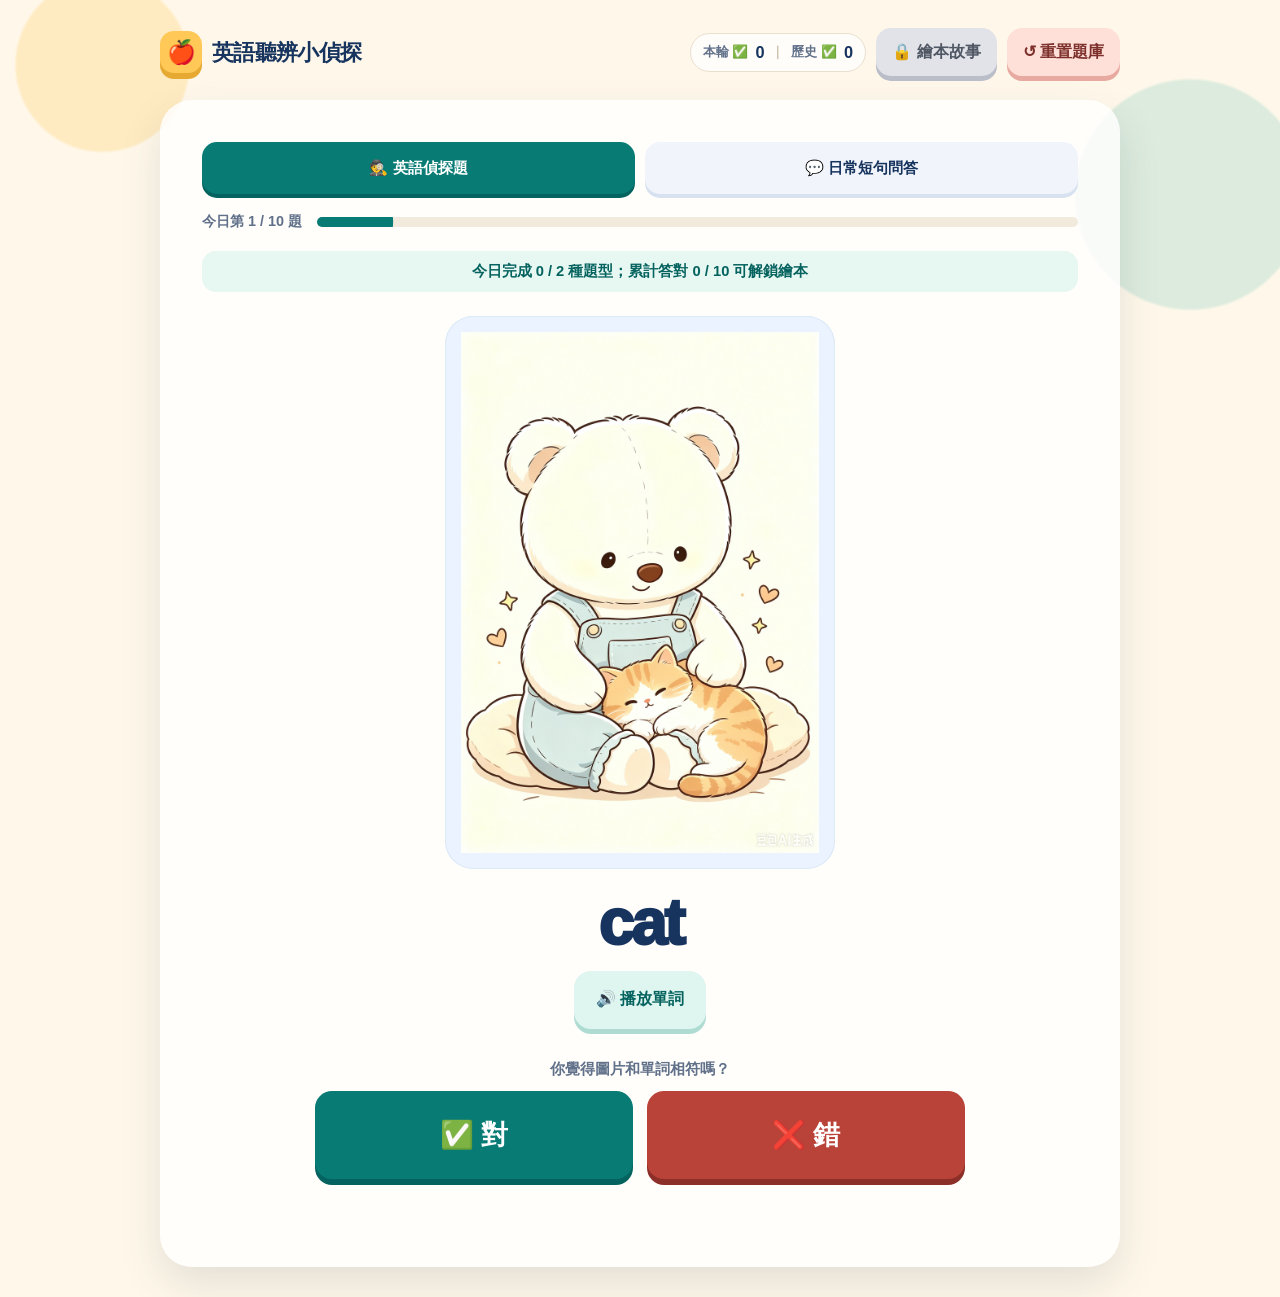
==== index.html @ aa970add "add new function" ====
<!doctype html>
<html lang="zh-Hant">
<head>
  <meta charset="utf-8">
  <meta name="viewport" content="width=device-width, initial-scale=1">
  <meta name="theme-color" content="#fff7e8">
  <title>英語聽辨小偵探</title>
  <style>
    :root {
      --ink: #17345f;
      --muted: #61718a;
      --cream: #fff8ea;
      --paper: #fffefa;
      --line: #e9dfce;
      --coral: #b94339;
      --coral-dark: #8d2f29;
      --teal: #087b75;
      --teal-dark: #05635f;
      --yellow: #ffc857;
      --blue-wash: #eaf3ff;
      --purple: #7657b7;
      --shadow: 0 18px 42px rgba(44, 60, 85, .13);
    }

    * { box-sizing: border-box; }
    html { min-width: 320px; }
    body {
      margin: 0;
      color: var(--ink);
      background:
        radial-gradient(circle at 8% 5%, rgba(255, 200, 87, .28) 0 5%, transparent 5.2%),
        radial-gradient(circle at 93% 15%, rgba(39, 169, 155, .16) 0 7%, transparent 7.2%),
        var(--cream);
      font-family: -apple-system, BlinkMacSystemFont, "Segoe UI", "Noto Sans TC", sans-serif;
      -webkit-font-smoothing: antialiased;
    }

    button {
      border: 0;
      font: inherit;
      cursor: pointer;
      -webkit-tap-highlight-color: transparent;
    }

    button:focus-visible {
      outline: 4px solid rgba(23, 52, 95, .3);
      outline-offset: 3px;
    }

    button:disabled { cursor: not-allowed; }
    [hidden] { display: none !important; }

    .app-shell {
      width: min(100% - 28px, 960px);
      margin: 0 auto;
      padding: 18px 0 30px;
    }

    .topbar {
      display: flex;
      align-items: center;
      justify-content: space-between;
      gap: 14px;
      margin-bottom: 18px;
    }

    .brand {
      display: flex;
      align-items: center;
      gap: 10px;
      min-width: 0;
      font-size: clamp(1.05rem, 3vw, 1.35rem);
      font-weight: 900;
      letter-spacing: -.03em;
    }

    .brand-mark {
      display: grid;
      flex: 0 0 auto;
      place-items: center;
      width: 42px;
      height: 42px;
      border-radius: 14px;
      background: var(--yellow);
      box-shadow: 0 6px 0 #e6aa32;
      font-size: 1.45rem;
    }

    .top-actions {
      display: flex;
      align-items: center;
      justify-content: flex-end;
      gap: 10px;
    }

    .score-strip {
      display: flex;
      align-items: center;
      gap: 7px;
      padding: 9px 12px;
      border: 1px solid var(--line);
      border-radius: 999px;
      background: rgba(255, 255, 255, .78);
      color: var(--muted);
      font-size: .8rem;
      font-weight: 800;
      white-space: nowrap;
    }

    .score-strip strong { color: var(--ink); font-size: 1.02rem; }
    .score-divider { color: #cbbda8; }

    .storybook-button,
    .back-button,
    .reset-button {
      min-height: 48px;
      padding: 0 16px;
      border-radius: 15px;
      color: #fff;
      background: var(--purple);
      box-shadow: 0 5px 0 #57408e;
      font-weight: 900;
      transition: transform .16s ease, box-shadow .16s ease, background .16s ease;
    }

    .storybook-button:hover,
    .back-button:hover,
    .reset-button:hover,
    .speak-button:hover,
    .restart-button:hover,
    .answer-button:hover,
    .story-nav-button:hover { transform: translateY(-2px); }

    .storybook-button:active,
    .back-button:active,
    .reset-button:active,
    .speak-button:active,
    .restart-button:active,
    .answer-button:active,
    .story-nav-button:active { transform: translateY(2px); box-shadow: none; }

    .storybook-button.is-locked {
      color: #505764;
      background: #e1e3e8;
      box-shadow: 0 5px 0 #b9bec9;
    }

    .reset-button {
      color: #7d302b;
      background: #ffe0d9;
      box-shadow: 0 5px 0 #e8aaa0;
    }

    .screen {
      min-height: 640px;
      padding: clamp(18px, 4vw, 42px);
      border-radius: 32px;
      background: rgba(255, 255, 255, .82);
      box-shadow: var(--shadow);
    }

    .loading,
    .error-state,
    .summary {
      min-height: 550px;
      display: grid;
      place-items: center;
      align-content: center;
      text-align: center;
    }

    .loading p,
    .error-state p,
    .summary > div > p { color: var(--muted); }

    .spinner {
      width: 48px;
      height: 48px;
      margin-bottom: 18px;
      border: 6px solid #dceeea;
      border-top-color: var(--teal);
      border-radius: 50%;
      animation: spin .9s linear infinite;
    }

    @keyframes spin { to { transform: rotate(360deg); } }

    .practice-header {
      display: flex;
      align-items: center;
      justify-content: space-between;
      gap: 15px;
      margin-bottom: 20px;
      color: var(--muted);
      font-size: .9rem;
      font-weight: 800;
    }

    .progress-track {
      flex: 1;
      height: 10px;
      overflow: hidden;
      border-radius: 999px;
      background: #f2eadc;
    }

    .progress-value {
      height: 100%;
      border-radius: inherit;
      background: var(--teal);
      transition: transform .4s ease;
      transform-origin: left center;
    }

    .unlock-note {
      margin: 0 0 24px;
      padding: 11px 15px;
      border-radius: 14px;
      color: var(--teal-dark);
      background: #e7f7f2;
      font-size: .92rem;
      font-weight: 850;
      text-align: center;
    }

    .quiz-card,
    .storybook-card {
      display: flex;
      flex-direction: column;
      align-items: center;
      text-align: center;
    }

    .image-frame {
      width: min(90vw, 340px);
      aspect-ratio: 1;
      display: grid;
      place-items: center;
      padding: 16px;
      border-radius: 28px;
      background: var(--blue-wash);
      box-shadow: inset 0 0 0 1px #dce9f7;
    }

    .image-frame img,
    .storybook-image {
      display: block;
      width: 100%;
      height: 100%;
      object-fit: contain;
    }

    .image-fallback {
      display: none;
      place-items: center;
      width: 100%;
      height: 100%;
      border-radius: 20px;
      color: var(--ink);
      font-size: 5.5rem;
      background: #fff;
    }

    .word {
      margin: 24px 0 17px;
      color: var(--ink);
      font-size: clamp(2.45rem, 10vw, 4rem);
      font-weight: 950;
      letter-spacing: -.045em;
      line-height: .95;
    }

    .speak-button,
    .answer-button,
    .restart-button,
    .story-nav-button {
      min-height: 58px;
      border-radius: 17px;
      font-weight: 900;
      transition: transform .16s ease, box-shadow .16s ease, background .16s ease;
    }

    .speak-button {
      padding: 0 22px;
      color: var(--teal-dark);
      background: #dff5ef;
      box-shadow: 0 5px 0 #afdcd2;
    }

    .answer-area {
      width: min(100%, 650px);
      margin-top: 31px;
    }

    .answer-label {
      margin: 0 0 12px;
      color: var(--muted);
      font-size: .94rem;
      font-weight: 800;
    }

    .quiz-tabs {
      display: grid;
      grid-template-columns: repeat(2, minmax(0, 1fr));
      gap: 10px;
      margin-bottom: 18px;
    }

    .quiz-tab {
      min-height: 52px;
      padding: 0 12px;
      border-radius: 15px;
      color: var(--ink);
      background: #f1f5fb;
      box-shadow: 0 4px 0 #d7e1ef;
      font-size: .95rem;
      font-weight: 900;
    }

    .quiz-tab.active {
      color: #fff;
      background: var(--teal);
      box-shadow: 0 4px 0 var(--teal-dark);
    }

    .question-prompt {
      margin: 24px 0 8px;
      color: var(--ink);
      font-size: clamp(1.55rem, 6vw, 2.45rem);
      font-weight: 950;
      letter-spacing: -.04em;
    }

    .question-translation {
      margin: 0 0 18px;
      color: var(--muted);
      font-weight: 800;
    }

    .sentence-choices {
      display: grid;
      gap: 12px;
      width: min(100%, 650px);
      margin: 0 auto;
    }

    .sentence-choice {
      display: flex;
      align-items: center;
      justify-content: space-between;
      gap: 12px;
      min-height: 68px;
      padding: 12px 16px;
      border: 3px solid transparent;
      border-radius: 17px;
      color: var(--ink);
      text-align: left;
      background: #fff;
      box-shadow: 0 4px 0 #d7d0c4;
      font-size: clamp(1.05rem, 4vw, 1.35rem);
      font-weight: 850;
    }

    .sentence-choice.selected {
      border-color: var(--teal);
      background: #e7f7f2;
      box-shadow: 0 4px 0 #afdcd2;
    }

    .sentence-choice:disabled { opacity: .58; }

    .submit-answer {
      width: min(100%, 650px);
      min-height: 58px;
      margin-top: 16px;
      border-radius: 17px;
      color: #fff;
      background: var(--coral);
      box-shadow: 0 5px 0 var(--coral-dark);
      font-weight: 900;
    }

    .submit-answer:disabled { background: #c9cdd3; box-shadow: 0 5px 0 #aeb3bc; }

    .feedback-visual {
      width: 110px;
      height: 110px;
      margin: 14px auto -5px;
      object-fit: contain;
      border-radius: 20px;
    }

    .answer-buttons {
      display: grid;
      grid-template-columns: repeat(2, minmax(0, 1fr));
      gap: 14px;
    }

    .answer-button {
      min-height: 88px;
      font-size: clamp(1.35rem, 5vw, 1.7rem);
    }

    .answer-button.correct {
      color: #fff;
      background: var(--teal);
      box-shadow: 0 6px 0 var(--teal-dark);
    }

    .answer-button.wrong {
      color: #fff;
      background: var(--coral);
      box-shadow: 0 6px 0 var(--coral-dark);
    }

    .feedback {
      min-height: 28px;
      margin: 18px 0 0;
      font-size: 1rem;
      font-weight: 900;
    }

    .feedback.success { color: var(--teal-dark); }
    .feedback.retry { color: var(--coral-dark); }

    .summary-icon { margin-bottom: 12px; font-size: 4.2rem; }
    .summary h1,
    .storybook-title {
      margin: 0 0 10px;
      font-size: clamp(2rem, 7vw, 3.3rem);
      letter-spacing: -.045em;
    }

    .summary-stats {
      display: grid;
      grid-template-columns: repeat(3, minmax(0, 1fr));
      width: min(100%, 620px);
      gap: 10px;
      margin: 30px 0;
    }

    .stat {
      padding: 18px 10px;
      border-radius: 18px;
      background: var(--blue-wash);
    }

    .stat strong { display: block; font-size: clamp(1.6rem, 6vw, 2.5rem); }
    .stat span { color: var(--muted); font-size: .82rem; font-weight: 800; }

    .restart-button {
      padding: 0 26px;
      color: #fff;
      background: var(--ink);
      box-shadow: 0 5px 0 #0d2141;
    }

    .storybook-topbar {
      display: flex;
      align-items: center;
      justify-content: space-between;
      gap: 12px;
      width: 100%;
      margin-bottom: 20px;
    }

    .storybook-title {
      margin: 8px 0 3px;
      font-size: clamp(2rem, 8vw, 3.1rem);
    }

    .storybook-subtitle {
      margin: 0 0 22px;
      color: var(--muted);
      font-weight: 750;
    }

    .storybook-image-frame {
      width: min(92vw, 650px);
      min-height: 220px;
      max-height: 72vh;
      display: flex;
      place-items: center;
      align-items: center;
      justify-content: center;
      padding: 14px;
      border-radius: 25px;
      background: #fff4d9;
      box-shadow: inset 0 0 0 1px #f0dfb9;
    }

    .storybook-image {
      width: auto;
      height: auto;
      max-width: 100%;
      max-height: calc(72vh - 28px);
      object-fit: contain;
      border-radius: 17px;
    }

    .storybook-image-fallback {
      display: grid;
      place-items: center;
      width: 100%;
      min-height: 190px;
      border-radius: 17px;
      color: var(--muted);
      background: #fffaf0;
      font-size: clamp(1rem, 4vw, 1.35rem);
      font-weight: 800;
    }

    .storybook-page-label {
      margin: 17px 0 13px;
      color: var(--purple);
      font-weight: 950;
    }

    .story-speak-button {
      color: #fff;
      background: var(--purple);
      box-shadow: 0 5px 0 #57408e;
    }

    .story-nav {
      display: grid;
      grid-template-columns: 1fr 1fr;
      gap: 12px;
      width: min(100%, 650px);
      margin-top: 22px;
    }

    .story-nav-button {
      color: var(--ink);
      background: #fff;
      box-shadow: 0 5px 0 #d7d0c4;
    }

    .story-nav-button:disabled {
      color: #a6a9af;
      background: #ececec;
      box-shadow: 0 5px 0 #d6d6d6;
    }

    .stars {
      position: fixed;
      inset: 0;
      z-index: 10;
      pointer-events: none;
      overflow: hidden;
    }

    .star {
      position: absolute;
      top: 46%;
      left: 50%;
      color: var(--yellow);
      font-size: clamp(1.6rem, 7vw, 3.4rem);
      filter: drop-shadow(0 3px 0 rgba(145, 98, 18, .2));
      animation: celebrate 1.6s cubic-bezier(.2, .75, .25, 1) forwards;
    }

    @keyframes celebrate {
      0% { opacity: 0; transform: translate(-50%, -50%) scale(.5) rotate(0); }
      15% { opacity: 1; }
      100% { opacity: 0; transform: translate(calc(-50% + var(--x)), calc(-50% + var(--y))) scale(1.1) rotate(var(--r)); }
    }

    .result-popup {
      position: fixed;
      top: 50%;
      left: 50%;
      z-index: 20;
      width: min(calc(100% - 40px), 380px);
      padding: 26px 24px 24px;
      border: 4px solid #f4b1a8;
      border-radius: 26px;
      color: var(--ink);
      text-align: center;
      background: #fff9f5;
      box-shadow: 0 18px 48px rgba(44, 60, 85, .24);
      transform: translate(-50%, -50%) scale(.86);
      opacity: 0;
      pointer-events: none;
    }

    .result-popup.is-visible { animation: result-pop 2s cubic-bezier(.2, .85, .25, 1) forwards; }
    .result-popup-icon { display: block; margin-bottom: 6px; font-size: 3rem; }
    .result-popup strong { display: block; font-size: clamp(1.45rem, 6vw, 1.9rem); }
    .result-popup span:last-child { display: block; margin-top: 6px; color: var(--coral-dark); font-size: 1rem; font-weight: 900; }
    .result-popup.success { border-color: #b9df81; background: #f7ffed; }
    .result-popup.success span:last-child { color: var(--teal-dark); }

    @keyframes result-pop {
      0% { opacity: 0; transform: translate(-50%, -50%) scale(.86); }
      12% { opacity: 1; transform: translate(-50%, -50%) scale(1.04); }
      25%, 78% { opacity: 1; transform: translate(-50%, -50%) scale(1); }
      100% { opacity: 0; transform: translate(-50%, -56%) scale(.96); }
    }

    @media (min-width: 640px) {
      .app-shell { padding-top: 28px; }
      .topbar { margin-bottom: 24px; }
      .screen { min-height: 720px; }
      .image-frame { width: min(48vw, 390px); }
    }

    @media (max-width: 760px) {
      .topbar { align-items: flex-start; flex-wrap: wrap; }
      .top-actions { width: 100%; justify-content: space-between; }
      .storybook-button { flex: 1; }
    }

    @media (max-width: 420px) {
      .brand span { max-width: 145px; }
      .screen { padding: 16px 12px 24px; border-radius: 24px; }
      .answer-buttons,
      .story-nav { gap: 10px; }
      .answer-button { min-height: 78px; }
      .score-strip { padding-inline: 9px; }
    }

    @media (prefers-reduced-motion: reduce) {
      *, *::before, *::after { animation-duration: .01ms !important; transition-duration: .01ms !important; }
    }
  </style>
</head>
<body>
  <main class="app-shell">
    <header class="topbar">
      <div class="brand">
        <span class="brand-mark" aria-hidden="true">🍎</span>
        <span>英語聽辨小偵探</span>
      </div>
      <div class="top-actions">
        <div class="score-strip" aria-live="polite">
          <span>本輪 ✅</span><strong id="round-right-count">0</strong>
          <span class="score-divider">｜</span>
          <span>歷史 ✅</span><strong id="right-count">0</strong>
        </div>
        <button id="storybook-button" class="storybook-button is-locked" type="button">🔒 繪本故事</button>
        <button id="reset-button" class="reset-button" type="button">↺ 重置題庫</button>
      </div>
    </header>

    <section class="screen" aria-live="polite">
      <div id="loading-state" class="loading">
        <div class="spinner" aria-hidden="true"></div>
        <p>正在準備今天的單詞任務…</p>
      </div>

      <div id="error-state" class="error-state" hidden>
        <div>
          <div class="summary-icon" aria-hidden="true">🧩</div>
          <h1>題庫載入失敗</h1>
          <p>題庫載入失敗，請使用伺服器打開頁面。</p>
        </div>
      </div>

      <div id="quiz-state" hidden>
        <div class="quiz-tabs" role="tablist" aria-label="選擇練習題型">
          <button class="quiz-tab active" data-quiz-type="wordJudge" type="button">🕵️ 英語偵探題</button>
          <button class="quiz-tab" data-quiz-type="sentenceQA" type="button">💬 日常短句問答</button>
        </div>
        <div class="practice-header">
          <span id="progress-label">今日第 1 / 10 題</span>
          <div class="progress-track" aria-hidden="true"><div id="progress-value" class="progress-value"></div></div>
        </div>
        <p id="unlock-note" class="unlock-note">今天完成 10 題並做完錯題，就可以明天再解鎖新一組。</p>

        <article id="word-quiz-card" class="quiz-card">
          <div class="image-frame">
            <img id="quiz-image" src="asset/enjudge/apple.png" alt="練習圖片">
            <div id="image-fallback" class="image-fallback" aria-hidden="true"></div>
          </div>
          <h1 id="word" class="word"></h1>
          <button id="speak-button" class="speak-button" type="button">🔊 播放單詞</button>

          <div class="answer-area">
            <p class="answer-label">你覺得圖片和單詞相符嗎？</p>
            <div class="answer-buttons">
              <button class="answer-button correct" data-answer="true" type="button">✅ 對</button>
              <button class="answer-button wrong" data-answer="false" type="button">❌ 錯</button>
            </div>
            <p id="feedback" class="feedback" role="status"></p>
          </div>
        </article>

        <article id="sentence-quiz-card" class="quiz-card" hidden>
          <div class="image-frame">
            <img id="sentence-image" src="asset/enjudge/apple.png" alt="句子情境圖片">
            <div id="sentence-image-fallback" class="image-fallback" aria-hidden="true"></div>
          </div>
          <h1 id="sentence-question" class="question-prompt"></h1>
          <p id="sentence-translation" class="question-translation"></p>
          <button id="sentence-speak-button" class="speak-button" type="button">🔊 播放問題</button>
          <div id="sentence-choices" class="sentence-choices" aria-label="句子答案選項"></div>
          <button id="sentence-submit-button" class="submit-answer" type="button" disabled>選好答案後提交</button>
          <img id="sentence-feedback-visual" class="feedback-visual" src="asset/enjudge/success.png" alt="" hidden>
          <p id="sentence-feedback" class="feedback" role="status"></p>
        </article>
      </div>

      <div id="summary-state" class="summary" hidden>
        <div>
          <div class="summary-icon" aria-hidden="true">🌟</div>
          <h1 id="summary-title">今日任務完成！</h1>
          <p id="summary-message">你今天的聽辨小耳朵表現得很棒。</p>
          <div class="summary-stats">
            <div class="stat"><strong id="summary-total">10</strong><span>今日題目</span></div>
            <div class="stat"><strong id="summary-right">0</strong><span>本輪答對</span></div>
            <div class="stat"><strong id="summary-wrong">0</strong><span>待重做錯題</span></div>
          </div>
          <button id="restart-button" class="restart-button" type="button">🔄 再做一次</button>
        </div>
      </div>

      <div id="storybook-state" hidden>
        <article class="storybook-card">
          <div class="storybook-topbar">
            <button id="back-button" class="back-button" type="button">← 返回練習</button>
            <span id="storybook-progress" class="storybook-page-label">第 1 / 5 頁</span>
          </div>
          <h1 class="storybook-title">小小繪本時間</h1>
          <p class="storybook-subtitle">聽一聽粵語故事，慢慢翻頁看圖畫。</p>
          <div class="storybook-image-frame">
            <img id="storybook-image" class="storybook-image" src="asset/storybook/page1.png" alt="繪本插圖">
            <div id="storybook-image-fallback" class="storybook-image-fallback" hidden>繪本圖片準備中，請稍後放入 page1.png 至 page5.png。</div>
          </div>
          <p id="storybook-page-label" class="storybook-page-label">第 1 / 5 頁</p>
          <button id="storybook-speak-button" class="speak-button story-speak-button" type="button">🔊 播放粵語故事</button>
          <div class="story-nav">
            <button id="previous-page-button" class="story-nav-button" type="button">◀ 上一頁</button>
            <button id="next-page-button" class="story-nav-button" type="button">下一頁 ▶</button>
          </div>
        </article>
      </div>
    </section>
  </main>

  <div id="stars" class="stars" aria-hidden="true"></div>
  <div id="result-popup" class="result-popup retry" role="status" aria-live="assertive" aria-hidden="true">
    <span class="result-popup-icon" aria-hidden="true">💪</span>
    <strong>再試一試</strong>
    <span>可以再聽一次單詞！</span>
  </div>
  <div id="success-popup" class="result-popup success" role="status" aria-live="assertive" aria-hidden="true">
    <span class="result-popup-icon" aria-hidden="true">🎉</span>
    <strong id="success-popup-title">答對了！</strong>
    <span id="success-popup-message">小可愛話你叻仔！</span>
  </div>

  <script>
    (() => {
      "use strict";

      const DATA_URL = "quiz-data-enjudge.json";
      const RIGHT_COUNT_KEY = "enJudgeRightCount";
      const ROUND_RIGHT_KEY = "enJudgeThisRoundRight";
      const PROGRESS_KEY = "enJudgeDailyProgress";
      const WRONG_KEY = "enJudgeWrongQuestions";
      const DAILY_LIMIT = 10;
      const STORYBOOK_KEY = "storybookUnlocked";
      const RESET_PASSWORD = "1234";
      const storyBookPages = [
        { img: "asset/storybook/page1.png", text: "今天小可爱要去森林里发现有趣的事情。" },
        { img: "asset/storybook/page2.png", text: "它看见一只绿色的青蛙，轻轻地跳上荷叶。" },
        { img: "asset/storybook/page3.png", text: "小兔子来了，它们分享甜甜的草莓。" },
        { img: "asset/storybook/page4.png", text: "小可爱拿出铅笔，把看到的东西画下来。" },
        { img: "asset/storybook/page5.png", text: "把发现画进本子，小可爱快乐地回家了。" }
      ];

      const state = {
        questionPools: { wordJudge: [], sentenceQA: [] },
        questions: [],
        quizType: "wordJudge",
        index: 0,
        roundRight: 0,
        selectedChoice: null,
        dailyProgress: null,
        wrongQuestions: [],
        isReview: false,
        storyPage: 0,
        locked: false,
        nextTimer: null,
        activeView: "quiz"
      };

      const $ = (id) => document.getElementById(id);
      const loadingState = $("loading-state");
      const errorState = $("error-state");
      const quizState = $("quiz-state");
      const summaryState = $("summary-state");
      const storybookState = $("storybook-state");
      const image = $("quiz-image");
      const fallback = $("image-fallback");
      const word = $("word");
      const feedback = $("feedback");
      const sentenceImage = $("sentence-image");
      const sentenceFallback = $("sentence-image-fallback");
      const sentenceFeedback = $("sentence-feedback");
      let resultPopupTimer;
      let successPopupTimer;

      const getStoredNumber = (key) => {
        const value = Number.parseInt(localStorage.getItem(key) || "0", 10);
        return Number.isFinite(value) && value >= 0 ? value : 0;
      };

      const setStoredNumber = (key, value) => localStorage.setItem(key, String(value));
      const isStorybookUnlocked = () => localStorage.getItem(STORYBOOK_KEY) === "true";
      const todayKey = () => {
        const now = new Date();
        const month = String(now.getMonth() + 1).padStart(2, "0");
        const day = String(now.getDate()).padStart(2, "0");
        return `${now.getFullYear()}-${month}-${day}`;
      };
      const readJson = (key, fallbackValue) => {
        try {
          const value = JSON.parse(localStorage.getItem(key) || "null");
          return value === null ? fallbackValue : value;
        } catch (error) {
          console.warn(`無法讀取儲存資料：${key}`, error);
          return fallbackValue;
        }
      };
      const saveJson = (key, value) => localStorage.setItem(key, JSON.stringify(value));

      const getDailyProgress = () => {
        const stored = readJson(PROGRESS_KEY, null);
        if (!stored || stored.date !== todayKey()) {
          return { date: todayKey(), completedTypes: [], completedQuestionIds: [], completedDays: { wordJudge: 0, sentenceQA: 0 }, right: 0 };
        }
        stored.completedDays = stored.completedDays || { wordJudge: 0, sentenceQA: 0 };
        return stored;
      };

      const getWrongQuestions = () => readJson(WRONG_KEY, []);

      const shuffle = (items) => {
        const copy = [...items];
        for (let i = copy.length - 1; i > 0; i -= 1) {
          const j = Math.floor(Math.random() * (i + 1));
          [copy[i], copy[j]] = [copy[j], copy[i]];
        }
        return copy;
      };

      const showScreen = (screen) => {
        [loadingState, errorState, quizState, summaryState, storybookState].forEach((element) => {
          element.hidden = element !== screen;
        });
      };

      const updateHeaderStats = () => {
        const history = getStoredNumber(RIGHT_COUNT_KEY);
        state.roundRight = getStoredNumber(ROUND_RIGHT_KEY);
        state.dailyProgress = getDailyProgress();
        state.wrongQuestions = getWrongQuestions();
        $("round-right-count").textContent = String(state.roundRight);
        $("right-count").textContent = String(history);
        const unlocked = isStorybookUnlocked();
        const button = $("storybook-button");
        button.classList.toggle("is-locked", !unlocked);
        button.textContent = unlocked ? "📖 繪本故事" : "🔒 繪本故事";
        $("unlock-note").textContent = unlocked
          ? `📚 今日進度：${state.dailyProgress.completedTypes.length} / 2 種題型完成，待重做錯題：${state.wrongQuestions.length} 題`
          : `今日完成 ${state.dailyProgress.completedTypes.length} / 2 種題型；累計答對 ${Math.min(history, 10)} / 10 可解鎖繪本`;
      };

      const showFeedback = (message, type) => {
        feedback.textContent = message;
        feedback.className = `feedback ${type}`;
      };

      const speak = (text, lang, onUnsupported, voice = null) => {
        if (!("speechSynthesis" in window) || !("SpeechSynthesisUtterance" in window)) {
          onUnsupported();
          return false;
        }
        window.speechSynthesis.cancel();
        const utterance = new SpeechSynthesisUtterance(text);
        utterance.lang = lang;
        if (!voice && lang === "en-US") {
          const voices = window.speechSynthesis.getVoices();
          utterance.voice = voices.find((item) => /^en[-_]us$/i.test(item.lang) && /male|david|mark|daniel|guy/i.test(item.name))
            || voices.find((item) => /^en[-_]us$/i.test(item.lang))
            || null;
        }
        if (voice) utterance.voice = voice;
        utterance.rate = lang === "yue-HK" ? .92 : .82;
        utterance.pitch = lang === "yue-HK" ? 1.05 : 1.08;
        window.speechSynthesis.speak(utterance);
        return true;
      };

      const speakWord = () => {
        speak(state.questions[state.index].word, "en-US", () => {
          showFeedback("這個瀏覽器暫時不支援語音播放，請直接看字和圖片練習。", "retry");
        });
      };

      const speakStory = () => {
        const voices = "speechSynthesis" in window ? window.speechSynthesis.getVoices() : [];
        const cantoneseVoice = voices.find((voice) => /^yue[-_]hk$/i.test(voice.lang))
          || voices.find((voice) => /^zh[-_]hk$/i.test(voice.lang))
          || voices.find((voice) => /cantonese|廣東話|粵語|香港/i.test(`${voice.name} ${voice.lang}`));
        if (!cantoneseVoice) {
          window.alert("找不到香港粵語語音，請在瀏覽器或系統中安裝／啟用香港粵語語音後再試。");
          return;
        }
        if (window.speechSynthesis.speaking) {
          window.speechSynthesis.cancel();
          return;
        }
        speak(storyBookPages[state.storyPage].text, "yue-HK", () => {
          window.alert("找不到香港粵語語音，請在瀏覽器或系統中安裝／啟用香港粵語語音後再試。");
        }, cantoneseVoice);
      };

      const showRetryPopup = () => {
        window.clearTimeout(resultPopupTimer);
        const popup = $("result-popup");
        popup.classList.remove("is-visible");
        void popup.offsetWidth;
        popup.classList.add("is-visible");
        popup.setAttribute("aria-hidden", "false");
        resultPopupTimer = window.setTimeout(() => {
          popup.classList.remove("is-visible");
          popup.setAttribute("aria-hidden", "true");
        }, 1100);
      };

      const showSuccessPopup = (unlockedNow) => {
        window.clearTimeout(successPopupTimer);
        $("success-popup-title").textContent = unlockedNow ? "繪本解鎖成功！" : "答對了！";
        $("success-popup-message").textContent = unlockedNow
          ? "🎉 恭喜！你已經解鎖繪本故事，可以去閱讀啦！"
          : "小可愛話你叻仔！";
        const popup = $("success-popup");
        popup.classList.remove("is-visible");
        void popup.offsetWidth;
        popup.classList.add("is-visible");
        popup.setAttribute("aria-hidden", "false");
        successPopupTimer = window.setTimeout(() => {
          popup.classList.remove("is-visible");
          popup.setAttribute("aria-hidden", "true");
        }, 2000);
      };

      const celebrate = () => {
        ["★", "✦", "✧", "★", "✦"].forEach((symbol, index) => {
          const element = document.createElement("span");
          element.className = "star";
          element.textContent = symbol;
          element.style.setProperty("--x", `${(index - 2) * 72 + (Math.random() * 40 - 20)}px`);
          element.style.setProperty("--y", `${-120 - Math.random() * 110}px`);
          element.style.setProperty("--r", `${(Math.random() * 80) - 40}deg`);
          $("stars").appendChild(element);
          window.setTimeout(() => element.remove(), 1700);
        });
      };

      const renderQuestion = () => {
        const question = state.questions[state.index];
        const number = state.index + 1;
        $("progress-label").textContent = state.isReview
          ? `錯題重做 ${number} / ${state.questions.length} 題`
          : `今日第 ${number} / ${state.questions.length} 題`;
        $("progress-value").style.transform = `scaleX(${number / state.questions.length})`;
        $("word-quiz-card").hidden = state.quizType !== "wordJudge";
        $("sentence-quiz-card").hidden = state.quizType !== "sentenceQA";
        document.querySelectorAll(".quiz-tab").forEach((button) => {
          button.classList.toggle("active", button.dataset.quizType === state.quizType);
        });
        if (state.quizType === "wordJudge") {
          word.textContent = question.word;
          image.alt = `${question.word} 練習圖片`;
          fallback.textContent = question.fallback || "🖼️";
          fallback.style.display = "none";
          image.style.display = "block";
          image.src = question.imgPath;
          feedback.textContent = "";
          feedback.className = "feedback";
        } else {
          sentenceImage.alt = `${question.question} 情境圖片`;
          $("sentence-question").textContent = question.question;
          $("sentence-translation").textContent = question.questionZh;
          sentenceFallback.textContent = question.fallback || "🖼️";
          sentenceFallback.style.display = "none";
          sentenceImage.style.display = "block";
          sentenceImage.src = question.imgPath;
          state.selectedChoice = null;
          $("sentence-submit-button").disabled = true;
          sentenceFeedback.textContent = "";
          sentenceFeedback.className = "feedback";
          $("sentence-feedback-visual").hidden = true;
          const choices = $("sentence-choices");
          choices.replaceChildren();
          shuffle(question.choices).forEach((choice) => {
            const button = document.createElement("button");
            button.className = "sentence-choice";
            button.type = "button";
            button.innerHTML = `<span>${choice.text}</span><span aria-hidden="true">🔊</span>`;
            button.addEventListener("click", () => {
              state.selectedChoice = choice;
              document.querySelectorAll(".sentence-choice").forEach((item) => item.classList.remove("selected"));
              button.classList.add("selected");
              $("sentence-submit-button").disabled = false;
              speak(choice.text, "en-US", () => {});
            });
            choices.appendChild(button);
          });
        }
        state.locked = false;
        updateHeaderStats();
        showScreen(quizState);
      };

      const finishRound = (message = "你今天的聽辨小耳朵表現得很棒。") => {
        window.speechSynthesis?.cancel();
        $("summary-total").textContent = String(state.questions.length);
        $("summary-right").textContent = String(state.roundRight);
        $("summary-wrong").textContent = String(state.wrongQuestions.length);
        $("summary-title").textContent = state.isReview ? "錯題完成！" : "今日任務完成！";
        $("summary-message").textContent = message;
        $("restart-button").textContent = state.wrongQuestions.length > 0 ? "🔄 再做一次" : "✅ 看看其他題型";
        updateHeaderStats();
        showScreen(summaryState);
      };

      const addWrongQuestion = (question) => {
        const key = `${state.quizType}:${question.id || question.word}`;
        if (!state.wrongQuestions.some((item) => item.key === key)) {
          state.wrongQuestions.push({ key, type: state.quizType, question });
          saveJson(WRONG_KEY, state.wrongQuestions);
        }
      };

      const removeWrongQuestion = (question) => {
        const key = `${state.quizType}:${question.id || question.word}`;
        state.wrongQuestions = state.wrongQuestions.filter((item) => item.key !== key);
        saveJson(WRONG_KEY, state.wrongQuestions);
      };

      const completeDailyType = () => {
        if (state.isReview) return;
        if (!state.dailyProgress.completedTypes.includes(state.quizType)) {
          state.dailyProgress.completedTypes.push(state.quizType);
          state.dailyProgress.completedQuestionIds.push(...state.questions.map((question) => question.id || question.word));
        }
        state.dailyProgress.completedDays[state.quizType] = Math.min(3, (state.dailyProgress.completedDays[state.quizType] || 0) + 1);
        saveJson(PROGRESS_KEY, state.dailyProgress);
      };

      const answerQuestion = (answer, question = state.questions[state.index]) => {
        if (state.locked) return;
        if (answer !== question.isMatch) {
          showFeedback("再試一試！可以再聽一次單詞。", "retry");
          addWrongQuestion(question);
          showRetryPopup();
          speak("oh sad, please try again.", "en-US", () => {});
          return;
        }

        state.locked = true;
        state.roundRight += 1;
        const historyBefore = getStoredNumber(RIGHT_COUNT_KEY);
        const historyAfter = historyBefore + 1;
        setStoredNumber(RIGHT_COUNT_KEY, historyAfter);
        setStoredNumber(ROUND_RIGHT_KEY, state.roundRight);
        removeWrongQuestion(question);
        const unlockedNow = historyBefore < 10 && historyAfter >= 10;
        if (unlockedNow) localStorage.setItem(STORYBOOK_KEY, "true");
        updateHeaderStats();
        showFeedback(unlockedNow ? "太棒了！繪本已經解鎖！" : "答對了！你的小耳朵真厲害！", "success");
        celebrate();
        showSuccessPopup(unlockedNow);
        speak("bingo, good job.", "en-US", () => {});
        state.nextTimer = window.setTimeout(() => {
          state.index += 1;
          if (state.index >= state.questions.length) {
            if (state.isReview) finishRound("太棒了！錯題都完成了。");
            else {
              completeDailyType();
              finishRound("這組 10 題完成了！如果還有錯題，請再做一次。");
            }
          }
          else renderQuestion();
        }, 2000);
      };

      const answerSentence = () => {
        if (state.locked || !state.selectedChoice) return;
        const question = state.questions[state.index];
        if (!state.selectedChoice.isCorrect) {
          sentenceFeedback.textContent = "oh sad，try again";
          sentenceFeedback.className = "feedback retry";
          $("sentence-feedback-visual").hidden = false;
          addWrongQuestion(question);
          showRetryPopup();
          speak("oh sad, try again.", "en-US", () => {});
          return;
        }

        state.locked = true;
        state.roundRight += 1;
        const historyBefore = getStoredNumber(RIGHT_COUNT_KEY);
        const historyAfter = historyBefore + 1;
        setStoredNumber(RIGHT_COUNT_KEY, historyAfter);
        setStoredNumber(ROUND_RIGHT_KEY, state.roundRight);
        removeWrongQuestion(question);
        sentenceFeedback.textContent = "bingo，Ultraman";
        sentenceFeedback.className = "feedback success";
        $("sentence-feedback-visual").hidden = false;
        showSuccessPopup(false);
        celebrate();
        speak("bingo, Ultraman.", "en-US", () => {});
        state.nextTimer = window.setTimeout(() => {
          state.index += 1;
          if (state.index >= state.questions.length) {
            if (state.isReview) finishRound("太棒了！錯題都完成了。");
            else {
              completeDailyType();
              finishRound("這組 10 題完成了！如果還有錯題，請再做一次。");
            }
          } else renderQuestion();
        }, 2000);
      };

      const startRound = (quizType = state.quizType, review = false) => {
        window.clearTimeout(state.nextTimer);
        window.speechSynthesis?.cancel();
        state.quizType = quizType;
        state.isReview = review;
        const day = Math.min(2, state.dailyProgress?.completedDays?.[quizType] || 0);
        state.questions = review
          ? shuffle(state.wrongQuestions.filter((item) => item.type === quizType).map((item) => item.question))
          : shuffle(state.questionPools[quizType].slice(day * DAILY_LIMIT, (day + 1) * DAILY_LIMIT));
        state.index = 0;
        state.roundRight = 0;
        setStoredNumber(ROUND_RIGHT_KEY, 0);
        updateHeaderStats();
        if (state.questions.length === 0) {
          finishRound(review ? "目前沒有這個題型的錯題。" : "今天這個題型已完成，請選另一個題型。");
        } else renderQuestion();
      };

      const resetQuizData = () => {
        const password = window.prompt("請輸入重置密碼：");
        if (password === null) return;
        if (password !== RESET_PASSWORD) {
          window.alert("密碼錯誤，題庫沒有重置。");
          return;
        }

        localStorage.removeItem(RIGHT_COUNT_KEY);
        localStorage.removeItem(ROUND_RIGHT_KEY);
        localStorage.removeItem(PROGRESS_KEY);
        localStorage.removeItem(WRONG_KEY);
        localStorage.removeItem(STORYBOOK_KEY);
        window.speechSynthesis?.cancel();
        updateHeaderStats();
        if (state.questionPools.wordJudge.length > 0) {
          updateHeaderStats();
          startRound("wordJudge");
        } else {
          window.location.reload();
        }
      };

      const renderStoryPage = () => {
        const page = storyBookPages[state.storyPage];
        const pageNumber = state.storyPage + 1;
        $("storybook-progress").textContent = `第 ${pageNumber} / ${storyBookPages.length} 頁`;
        $("storybook-page-label").textContent = `第 ${pageNumber} / ${storyBookPages.length} 頁`;
        const storyImage = $("storybook-image");
        const storyFallback = $("storybook-image-fallback");
        storyImage.src = page.img;
        storyImage.hidden = false;
        storyFallback.hidden = true;
        $("previous-page-button").disabled = state.storyPage === 0;
        $("next-page-button").disabled = state.storyPage === storyBookPages.length - 1;
      };

      const showStorybook = () => {
        if (!isStorybookUnlocked()) {
          window.alert("🔒 累計答對 10 題即可解鎖繪本故事");
          return;
        }
        window.speechSynthesis?.cancel();
        state.activeView = "storybook";
        state.storyPage = 0;
        renderStoryPage();
        showScreen(storybookState);
      };

      const showQuiz = () => {
        window.speechSynthesis?.cancel();
        state.activeView = "quiz";
        if (state.questions.length > 0 && state.index < state.questions.length) showScreen(quizState);
        else showScreen(summaryState);
      };

      const loadQuiz = async () => {
        updateHeaderStats();
        try {
          const response = await fetch(DATA_URL, { cache: "no-store" });
          if (!response.ok) throw new Error(`題庫讀取失敗：${response.status}`);
          const data = await response.json();
          if (!data || !Array.isArray(data.wordJudge) || data.wordJudge.length < 30
            || !Array.isArray(data.sentenceQA) || data.sentenceQA.length < 30) {
            throw new Error("題庫格式不正確");
          }
          state.questionPools.wordJudge = data.wordJudge.map((question, index) => ({
            id: `word-${index + 1}`,
            word: String(question.word),
            imgPath: String(question.imgPath),
            isMatch: Boolean(question.isMatch),
            fallback: String(question.fallback || "🖼️")
          }));
          state.questionPools.sentenceQA = data.sentenceQA.map((question) => ({
            id: String(question.id),
            question: String(question.question),
            questionZh: String(question.questionZh || ""),
            imgPath: String(question.imgPath),
            fallback: String(question.fallback || "🖼️"),
            choices: Array.isArray(question.choices) ? question.choices.map((choice) => ({
              text: String(choice.text),
              isCorrect: Boolean(choice.isCorrect)
            })) : []
          }));
          updateHeaderStats();
          startRound("wordJudge");
        } catch (error) {
          console.error(error);
          showScreen(errorState);
        }
      };

      image.addEventListener("error", () => {
        image.style.display = "none";
        fallback.style.display = "grid";
      });
      sentenceImage.addEventListener("error", () => {
        sentenceImage.style.display = "none";
        sentenceFallback.style.display = "grid";
      });
      $("storybook-image").addEventListener("error", () => {
        $("storybook-image").hidden = true;
        $("storybook-image-fallback").hidden = false;
      });
      $("speak-button").addEventListener("click", speakWord);
      $("sentence-speak-button").addEventListener("click", () => {
        const question = state.questions[state.index];
        speak(question.question, "en-US", () => {
          sentenceFeedback.textContent = "這個瀏覽器暫時不支援語音播放。";
          sentenceFeedback.className = "feedback retry";
        });
      });
      $("sentence-submit-button").addEventListener("click", answerSentence);
      document.querySelectorAll(".quiz-tab").forEach((button) => {
        button.addEventListener("click", () => {
          const quizType = button.dataset.quizType;
          const wrongCount = state.wrongQuestions.filter((item) => item.type === quizType).length;
          const isDoneToday = state.dailyProgress?.completedTypes?.includes(quizType);
          if (wrongCount > 0) startRound(quizType, true);
          else if (!isDoneToday) startRound(quizType);
          else finishRound("這個題型今天已完成，明天會解鎖下一組 10 題。");
        });
      });
      $("storybook-speak-button").addEventListener("click", speakStory);
      $("storybook-button").addEventListener("click", showStorybook);
      $("reset-button").addEventListener("click", resetQuizData);
      $("back-button").addEventListener("click", showQuiz);
      $("previous-page-button").addEventListener("click", () => {
        if (state.storyPage > 0) {
          window.speechSynthesis?.cancel();
          state.storyPage -= 1;
          renderStoryPage();
        }
      });
      $("next-page-button").addEventListener("click", () => {
        if (state.storyPage < storyBookPages.length - 1) {
          window.speechSynthesis?.cancel();
          state.storyPage += 1;
          renderStoryPage();
        }
      });
      document.querySelectorAll("[data-answer]").forEach((button) => {
        button.addEventListener("click", () => answerQuestion(button.dataset.answer === "true"));
      });
      $("restart-button").addEventListener("click", () => {
        const wrongCount = state.wrongQuestions.filter((item) => item.type === state.quizType).length;
        startRound(state.quizType, wrongCount > 0);
      });
      if ("speechSynthesis" in window) window.speechSynthesis.onvoiceschanged = updateHeaderStats;
      loadQuiz();
    })();
  </script>
</body>
</html>
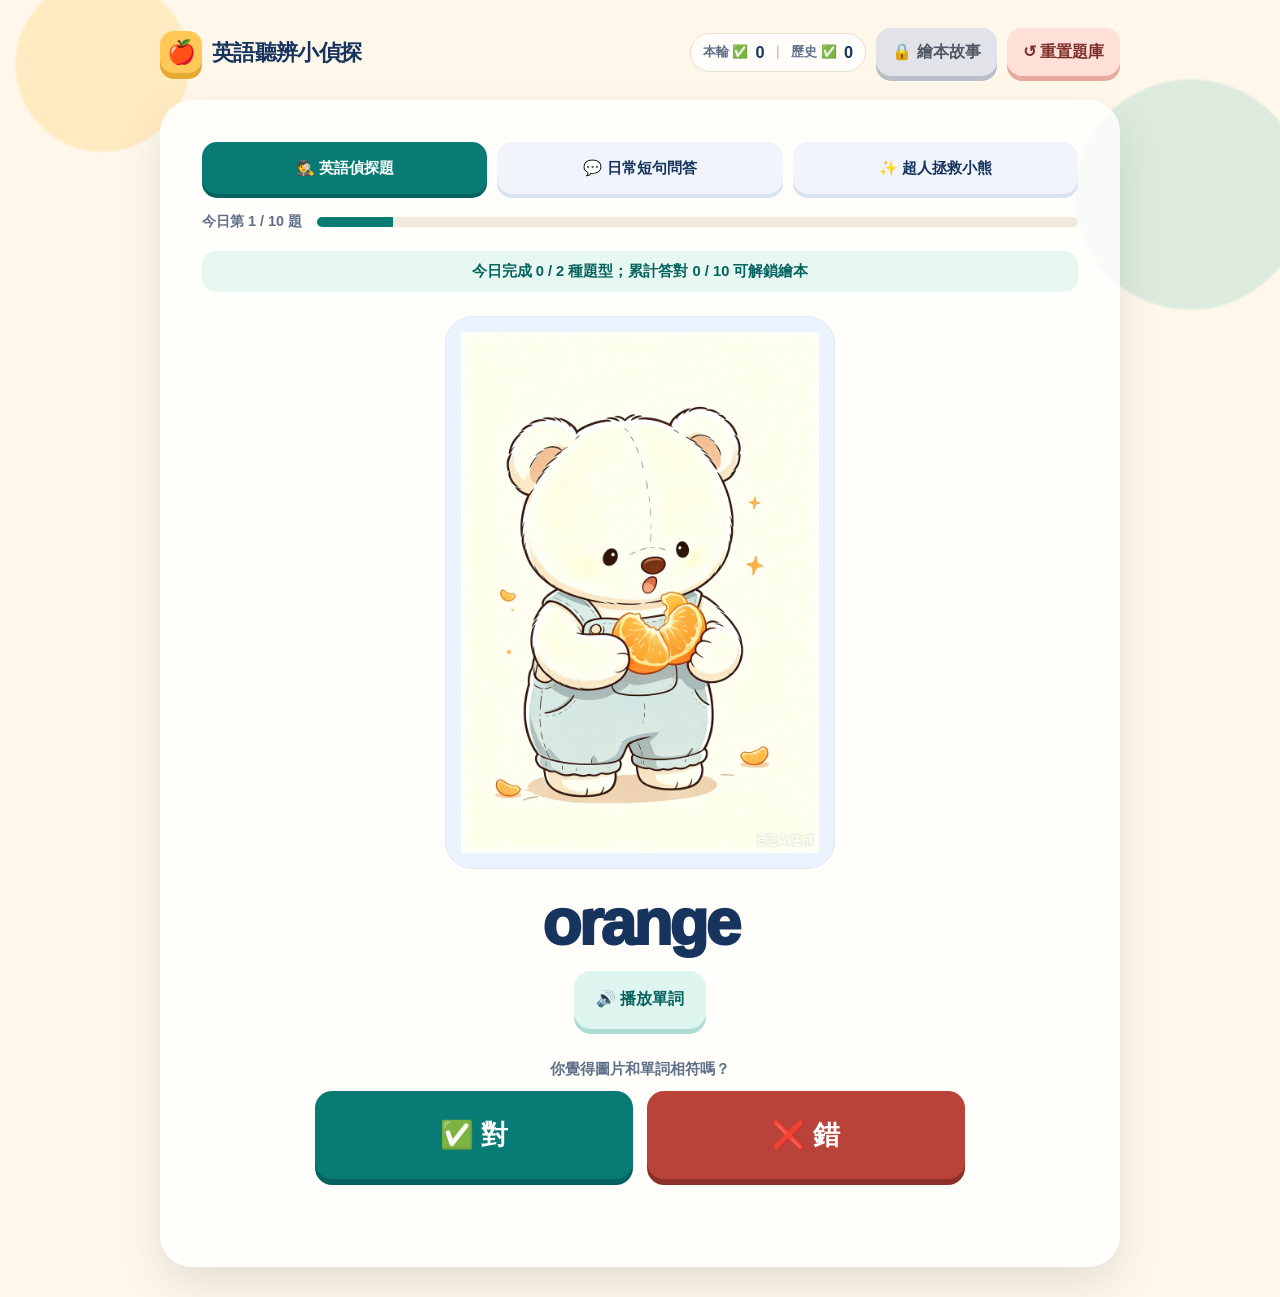
==== commit 35a54361: "Add new function about new game" ====
--- a/index.html
+++ b/index.html
@@ -301,7 +301,7 @@
 
     .quiz-tabs {
       display: grid;
-      grid-template-columns: repeat(2, minmax(0, 1fr));
+      grid-template-columns: repeat(3, minmax(0, 1fr));
       gap: 10px;
       margin-bottom: 18px;
     }
@@ -590,6 +590,190 @@
     .result-popup span:last-child { display: block; margin-top: 6px; color: var(--coral-dark); font-size: 1rem; font-weight: 900; }
     .result-popup.success { border-color: #b9df81; background: #f7ffed; }
     .result-popup.success span:last-child { color: var(--teal-dark); }
+
+    .game-state {
+      min-height: 610px;
+      padding: clamp(4px, 2vw, 18px) 0 0;
+    }
+
+    .game-topline {
+      display: flex;
+      align-items: center;
+      justify-content: space-between;
+      gap: 12px;
+      margin-bottom: 20px;
+      padding: 14px 16px;
+      border-radius: 18px;
+      color: #24406e;
+      background: #fff6c9;
+      box-shadow: inset 0 0 0 1px #f3db7c;
+      font-weight: 900;
+    }
+
+    .game-topline strong { color: #9f6412; font-size: 1.2rem; }
+    .game-meter { flex: 1; max-width: 260px; height: 12px; overflow: hidden; border-radius: 999px; background: #f4e7aa; }
+    .game-meter-value { height: 100%; border-radius: inherit; background: #f0a928; transition: transform .5s ease; transform-origin: left center; }
+
+    .game-speech {
+      width: min(100%, 620px);
+      margin: 0 auto 18px;
+      padding: 16px 20px;
+      border: 3px solid #bcdde7;
+      border-radius: 22px;
+      color: #17345f;
+      background: #f5fcff;
+      font-size: clamp(1.25rem, 5vw, 1.9rem);
+      font-weight: 950;
+      text-align: center;
+      box-shadow: 0 7px 0 #d5eaf0;
+    }
+
+    .game-scene {
+      position: relative;
+      display: flex;
+      align-items: flex-end;
+      justify-content: center;
+      gap: clamp(10px, 5vw, 34px);
+      min-height: 205px;
+      margin-bottom: 16px;
+      padding: 20px 14px 4px;
+      overflow: hidden;
+      border-radius: 26px;
+      background: linear-gradient(180deg, #e4f7ff 0 67%, #c9edcf 67%);
+      box-shadow: inset 0 -12px 0 rgba(73, 159, 106, .11);
+    }
+
+    .game-scene::before,
+    .game-scene::after {
+      content: "";
+      position: absolute;
+      top: 18px;
+      width: 58px;
+      height: 24px;
+      border-radius: 50%;
+      background: #fff;
+      opacity: .72;
+      box-shadow: 26px 7px 0 #fff, 50px -2px 0 #fff;
+    }
+    .game-scene::before { left: 8%; }
+    .game-scene::after { right: 10%; transform: scale(.8); }
+
+    .scene-character { position: relative; z-index: 1; width: clamp(76px, 21vw, 132px); height: clamp(120px, 30vw, 175px); object-fit: contain; transition: transform .35s ease, filter .35s ease; }
+    .scene-character.hero { filter: drop-shadow(0 8px 3px rgba(36, 105, 187, .22)); }
+    .scene-character.monster { filter: drop-shadow(0 8px 3px rgba(59, 40, 108, .2)); }
+    .game-scene.defeated .monster { transform: translateY(18px) rotate(12deg); filter: grayscale(1) opacity(.35); }
+    .game-scene.glow .hero { animation: hero-glow .8s ease; }
+    @keyframes hero-glow { 50% { filter: drop-shadow(0 0 22px #ffe45f) brightness(1.25); transform: translateY(-10px) scale(1.08); } }
+
+    .game-choice-grid {
+      display: grid;
+      grid-template-columns: repeat(3, minmax(0, 1fr));
+      gap: 12px;
+      width: min(100%, 680px);
+      margin: 0 auto;
+    }
+
+    .game-choice {
+      min-height: 86px;
+      padding: 12px;
+      border: 3px solid transparent;
+      border-radius: 18px;
+      color: #17345f;
+      background: #fff;
+      box-shadow: 0 5px 0 #d5d0c6;
+      font-weight: 900;
+      transition: transform .16s ease, box-shadow .16s ease, border-color .16s ease;
+    }
+    .game-choice:hover { transform: translateY(-2px); }
+    .game-choice:active { transform: translateY(2px); box-shadow: none; }
+    .game-choice.selected { border-color: #efb129; background: #fff8d8; box-shadow: 0 5px 0 #e4c66c; }
+    .game-choice .game-choice-image { width: 74px; height: 66px; object-fit: contain; display: block; margin: 0 auto 4px; }
+    .game-choice .game-choice-text { display: flex; align-items: center; justify-content: center; gap: 7px; font-size: clamp(.9rem, 3.4vw, 1.08rem); line-height: 1.2; }
+    .game-choice .game-choice-speaker { color: #087b75; font-size: 1.15rem; }
+    .game-feedback { min-height: 32px; margin: 16px 0 0; color: #087b75; font-weight: 950; text-align: center; }
+    .game-feedback.retry { color: #b94339; }
+    .game-next { display: block; width: min(100%, 300px); min-height: 54px; margin: 16px auto 0; border-radius: 16px; color: #fff; background: #087b75; box-shadow: 0 5px 0 #05635f; font-weight: 950; }
+    .game-next:disabled { background: #c9cdd3; box-shadow: 0 5px 0 #aeb3bc; }
+    .game-locked { display: grid; place-items: center; min-height: 570px; padding: 28px; border-radius: 26px; text-align: center; background: #fff8e8; }
+    .game-locked img { width: min(46vw, 190px); margin-bottom: 14px; }
+    .game-locked h1 { margin: 0 0 8px; font-size: clamp(2rem, 8vw, 3.2rem); }
+    .game-locked p { margin: 0; color: #61718a; font-weight: 800; }
+
+    .rescue-popup { border-color: #f2c55b; background: #fffced; }
+    .rescue-popup .result-popup-icon { width: 105px; height: 105px; margin: 0 auto 8px; object-fit: contain; display: block; }
+    .rescue-popup.success span:last-child { color: #9f6412; }
+    .rescue-popup.is-error { border-color: #f0a99f; background: #fff2ee; }
+    .rescue-popup.is-error span:last-child { color: #b94339; }
+
+    /* --- 超人拯救小熊：對話氣泡 --- */
+    .game-speech { display: block; }
+    .game-bubble-speaker {
+      display: inline-block;
+      margin-bottom: 8px;
+      padding: 4px 14px;
+      border-radius: 999px;
+      background: var(--teal);
+      color: #fff;
+      font-size: .95rem;
+      font-weight: 950;
+      cursor: pointer;
+      transition: transform .16s ease;
+    }
+    .game-bubble-speaker:active { transform: scale(.94); }
+    .game-bubble-en { display: block; font-size: clamp(1.4rem, 6vw, 2.2rem); font-weight: 950; letter-spacing: -.03em; line-height: 1.1; }
+    .game-bubble-zh { display: block; margin-top: 5px; color: var(--muted); font-size: .95rem; font-weight: 800; }
+
+    /* --- 超人拯救小熊：選項 --- */
+    .game-choice { display: flex; align-items: center; justify-content: center; text-align: center; }
+    .game-choice.is-image { flex-direction: column; gap: 6px; min-height: 158px; padding: 14px 8px; }
+    .game-choice.is-image .game-choice-image { width: min(42vw, 118px); height: min(38vw, 108px); margin: 0; }
+    .game-choice.is-image .game-choice-image-tag { font-size: 1rem; color: var(--ink); font-weight: 950; }
+    .game-choice.is-sentence { flex-direction: column; gap: 8px; min-height: 74px; }
+    .game-choice.is-sentence .game-choice-text { display: block; font-size: clamp(1rem, 4vw, 1.28rem); line-height: 1.2; }
+    .game-choice:disabled { opacity: .5; }
+
+    /* --- 超人拯救小熊：小怪搖晃（答錯保留） --- */
+    .game-scene.retry .monster { animation: monster-shake .5s ease; }
+    @keyframes monster-shake {
+      0%, 100% { transform: translateX(0); }
+      20% { transform: translateX(-10px) rotate(-7deg); }
+      40% { transform: translateX(10px) rotate(7deg); }
+      60% { transform: translateX(-7px); }
+      80% { transform: translateX(7px); }
+    }
+
+    /* --- 超人拯救小熊：過關畫面 --- */
+    .rescue-win { display: grid; place-items: center; min-height: 600px; padding: 24px; text-align: center; }
+    .rescue-win .rescue-hero { width: min(84vw, 380px); display: block; margin: 0 auto 4px; }
+    .rescue-win .rescue-sticker { width: min(38vw, 150px); display: block; margin: 6px auto; animation: sticker-pop .6s cubic-bezier(.2,.85,.25,1); }
+    @keyframes sticker-pop { 0% { transform: scale(.4) rotate(-18deg); opacity: 0; } 60% { transform: scale(1.15) rotate(6deg); opacity: 1; } 100% { transform: scale(1); } }
+    .rescue-win h1 { margin: 8px 0 6px; font-size: clamp(1.8rem, 7vw, 2.8rem); }
+    .rescue-win p { margin: 0 0 10px; color: var(--muted); font-weight: 850; }
+    .game-cta {
+      padding: 0 26px;
+      min-height: 56px;
+      border-radius: 16px;
+      color: #fff;
+      background: var(--coral);
+      box-shadow: 0 5px 0 var(--coral-dark);
+      font-weight: 950;
+    }
+    .game-cta:active { transform: translateY(2px); box-shadow: none; }
+
+    /* --- 超人拯救小熊：角色圖鑑 --- */
+    .game-roster { display: flex; flex-wrap: wrap; gap: 8px; justify-content: center; width: min(100%, 560px); margin: 12px auto 6px; }
+    .game-roster-chip { padding: 7px 12px; border-radius: 999px; background: #eef1f6; color: #7a8291; font-size: .86rem; font-weight: 900; }
+    .game-roster-chip.on { background: #fff3cf; color: #9f6412; }
+    .game-lock-count { margin-top: 6px; color: #9f6412; font-weight: 950; }
+
+    @media (max-width: 560px) {
+      .quiz-tabs { grid-template-columns: 1fr; }
+      .game-topline { flex-wrap: wrap; }
+      .game-meter { order: 3; width: 100%; max-width: none; }
+      .game-choice-grid { gap: 8px; }
+      .game-choice { min-height: 82px; padding: 8px 5px; }
+      .game-choice .game-choice-image { width: 60px; height: 56px; }
+    }
 
     @keyframes result-pop {
       0% { opacity: 0; transform: translate(-50%, -50%) scale(.86); }
@@ -661,6 +845,7 @@
         <div class="quiz-tabs" role="tablist" aria-label="選擇練習題型">
           <button class="quiz-tab active" data-quiz-type="wordJudge" type="button">🕵️ 英語偵探題</button>
           <button class="quiz-tab" data-quiz-type="sentenceQA" type="button">💬 日常短句問答</button>
+          <button class="quiz-tab" data-quiz-type="rescueGame" type="button">✨ 超人拯救小熊</button>
         </div>
         <div class="practice-header">
           <span id="progress-label">今日第 1 / 10 題</span>
@@ -699,6 +884,33 @@
           <img id="sentence-feedback-visual" class="feedback-visual" src="asset/enjudge/success.png" alt="" hidden>
           <p id="sentence-feedback" class="feedback" role="status"></p>
         </article>
+      </div>
+
+      <div id="rescue-game-state" class="game-state" hidden>
+        <div id="rescue-game-lock" class="game-locked" hidden>
+          <div>
+            <img src="asset/ultraman/sticker.svg" alt="奧特曼獎勵貼紙">
+            <h1>明天再來拯救小熊</h1>
+            <p>今天的光之碎片已收集完成，休息一下，明天繼續出發！</p>
+          </div>
+        </div>
+        <div id="rescue-game-play">
+          <div class="game-topline">
+            <span>光之碎片</span>
+            <strong id="game-fragment-count">今日 0/10</strong>
+            <div class="game-meter" aria-hidden="true"><div id="game-meter-value" class="game-meter-value"></div></div>
+            <span id="game-round-count">挑戰 0/5</span>
+          </div>
+          <div id="game-speech" class="game-speech">小熊：小怪把我困住了，請幫幫我！</div>
+          <div id="game-scene" class="game-scene">
+            <img class="scene-character hero" src="asset/ultraman/hero.svg" alt="奧特曼">
+            <img class="scene-character bear" src="asset/ultraman/bub.svg" alt="小熊">
+            <img class="scene-character monster" src="asset/ultraman/monster.svg" alt="小怪">
+          </div>
+          <div id="game-choice-grid" class="game-choice-grid" aria-label="回答選擇"></div>
+          <p id="game-feedback" class="game-feedback" role="status"></p>
+          <button id="game-next-button" class="game-next" type="button" disabled>選好啦，出發！</button>
+        </div>
       </div>
 
       <div id="summary-state" class="summary" hidden>
@@ -749,6 +961,11 @@
     <strong id="success-popup-title">答對了！</strong>
     <span id="success-popup-message">小可愛話你叻仔！</span>
   </div>
+  <div id="rescue-popup" class="result-popup success rescue-popup" role="status" aria-live="assertive" aria-hidden="true">
+    <img id="rescue-popup-image" class="result-popup-icon" src="asset/ultraman/hero.svg" alt="奧特曼">
+    <strong id="rescue-popup-title">太棒啦，相信光，沖啊</strong>
+    <span id="rescue-popup-message">光之碎片 +1</span>
+  </div>
 
   <script>
     (() => {
@@ -762,12 +979,47 @@
       const DAILY_LIMIT = 10;
       const STORYBOOK_KEY = "storybookUnlocked";
       const RESET_PASSWORD = "1234";
+      const GAME_PROGRESS_KEY = "ultramanRescueProgress";
+      const GAME_DAILY_LIMIT = 5;
+      const GAME_FRAGMENT_TARGET = 10;
       const storyBookPages = [
         { img: "asset/storybook/page1.png", text: "今天小可爱要去森林里发现有趣的事情。" },
         { img: "asset/storybook/page2.png", text: "它看见一只绿色的青蛙，轻轻地跳上荷叶。" },
         { img: "asset/storybook/page3.png", text: "小兔子来了，它们分享甜甜的草莓。" },
         { img: "asset/storybook/page4.png", text: "小可爱拿出铅笔，把看到的东西画下来。" },
         { img: "asset/storybook/page5.png", text: "把发现画进本子，小可爱快乐地回家了。" }
+      ];
+      const rescueQuestions = [
+        { id: "rescue-01", kind: "sentence", prompt: "What colour is the banana?", promptZh: "小熊：香蕉是什麼顏色？", choices: [{ text: "It is yellow.", correct: true }, { text: "It is blue.", correct: false }, { text: "It is green.", correct: false }] },
+        { id: "rescue-02", kind: "image", prompt: "Touch your nose.", promptZh: "超人：Touch your nose!", choices: [{ text: "Nose", img: "asset/enjudge/cat.png", correct: false }, { text: "Nose", img: "asset/enjudge/success.png", correct: true }, { text: "Nose", img: "asset/enjudge/book.png", correct: false }] },
+        { id: "rescue-03", kind: "sentence", prompt: "What do you like?", promptZh: "小熊：你喜歡什麼？", choices: [{ text: "I like apples.", correct: true }, { text: "I like milk.", correct: false }, { text: "I like dogs.", correct: false }] },
+        { id: "rescue-04", kind: "image", prompt: "Show me red.", promptZh: "超人：Show me red!", choices: [{ text: "Red", img: "asset/enjudge/strawberry.png", correct: true }, { text: "Red", img: "asset/enjudge/banana.png", correct: false }, { text: "Red", img: "asset/enjudge/frog.png", correct: false }] },
+        { id: "rescue-05", kind: "sentence", prompt: "What animal do you see?", promptZh: "小熊：你看到什麼動物？", choices: [{ text: "I see a cat.", correct: true }, { text: "I see a book.", correct: false }, { text: "I see a pear.", correct: false }] },
+        { id: "rescue-06", kind: "image", prompt: "Show me yellow.", promptZh: "超人：Show me yellow!", choices: [{ text: "Yellow", img: "asset/enjudge/banana.png", correct: true }, { text: "Yellow", img: "asset/enjudge/orange.png", correct: false }, { text: "Yellow", img: "asset/enjudge/apple.png", correct: false }] },
+        { id: "rescue-07", kind: "sentence", prompt: "What is this?", promptZh: "小熊：這是什麼？", choices: [{ text: "It is a book.", correct: true }, { text: "It is a frog.", correct: false }, { text: "It is a dog.", correct: false }] },
+        { id: "rescue-08", kind: "image", prompt: "Touch the apple.", promptZh: "超人：Touch the apple!", choices: [{ text: "Apple", img: "asset/enjudge/apple.png", correct: true }, { text: "Apple", img: "asset/enjudge/pear.png", correct: false }, { text: "Apple", img: "asset/enjudge/pineapple.png", correct: false }] },
+        { id: "rescue-09", kind: "sentence", prompt: "Do you like cats?", promptZh: "小熊：你喜歡貓嗎？", choices: [{ text: "Yes, I do.", correct: true }, { text: "Yes, I am.", correct: false }, { text: "No, I can't.", correct: false }] },
+        { id: "rescue-10", kind: "image", prompt: "Show me the book.", promptZh: "超人：Show me the book!", choices: [{ text: "Book", img: "asset/enjudge/book.png", correct: true }, { text: "Book", img: "asset/enjudge/pencil.png", correct: false }, { text: "Book", img: "asset/enjudge/schoolbag.png", correct: false }] },
+        { id: "rescue-11", kind: "sentence", prompt: "How are you?", promptZh: "小熊：你好嗎？", choices: [{ text: "I am fine, thank you.", correct: true }, { text: "I am five years old.", correct: false }, { text: "I am at school.", correct: false }] },
+        { id: "rescue-12", kind: "image", prompt: "Touch the frog.", promptZh: "超人：Touch the frog!", choices: [{ text: "Frog", img: "asset/enjudge/frog.png", correct: true }, { text: "Frog", img: "asset/enjudge/rabbit.png", correct: false }, { text: "Frog", img: "asset/enjudge/cat.png", correct: false }] },
+        { id: "rescue-13", kind: "sentence", prompt: "What do you drink?", promptZh: "小熊：你喝什麼？", choices: [{ text: "I drink milk.", correct: true }, { text: "I eat milk.", correct: false }, { text: "I drink apples.", correct: false }] },
+        { id: "rescue-14", kind: "image", prompt: "Show me the dog.", promptZh: "超人：Show me the dog!", choices: [{ text: "Dog", img: "asset/enjudge/dog.png", correct: true }, { text: "Dog", img: "asset/enjudge/rabbit.png", correct: false }, { text: "Dog", img: "asset/enjudge/bird.png", correct: false }] },
+        { id: "rescue-15", kind: "sentence", prompt: "How old are you?", promptZh: "小熊：你幾歲？", choices: [{ text: "I am five years old.", correct: true }, { text: "I like five apples.", correct: false }, { text: "I am at home.", correct: false }] },
+        { id: "rescue-16", kind: "image", prompt: "Touch the pencil.", promptZh: "超人：Touch the pencil!", choices: [{ text: "Pencil", img: "asset/enjudge/pencil.png", correct: true }, { text: "Pencil", img: "asset/enjudge/eraser.png", correct: false }, { text: "Pencil", img: "asset/enjudge/scissors.png", correct: false }] },
+        { id: "rescue-17", kind: "sentence", prompt: "Where are you?", promptZh: "小熊：你在哪裡？", choices: [{ text: "I am at school.", correct: true }, { text: "I am happy.", correct: false }, { text: "I like school.", correct: false }] },
+        { id: "rescue-18", kind: "image", prompt: "Show me green.", promptZh: "超人：Show me green!", choices: [{ text: "Green", img: "asset/enjudge/frog.png", correct: true }, { text: "Green", img: "asset/enjudge/strawberry.png", correct: false }, { text: "Green", img: "asset/enjudge/orange.png", correct: false }] },
+        { id: "rescue-19", kind: "sentence", prompt: "What can you do?", promptZh: "小熊：你會做什麼？", choices: [{ text: "I can jump.", correct: true }, { text: "I am jump.", correct: false }, { text: "I like jump.", correct: false }] },
+        { id: "rescue-20", kind: "image", prompt: "Touch the rabbit.", promptZh: "超人：Touch the rabbit!", choices: [{ text: "Rabbit", img: "asset/enjudge/rabbit.png", correct: true }, { text: "Rabbit", img: "asset/enjudge/cat.png", correct: false }, { text: "Rabbit", img: "asset/enjudge/dog.png", correct: false }] },
+        { id: "rescue-21", kind: "sentence", prompt: "What do you see?", promptZh: "小熊：你看到了什麼？", choices: [{ text: "I see a bird.", correct: true }, { text: "I hear a bird.", correct: false }, { text: "I like a bird.", correct: false }] },
+        { id: "rescue-22", kind: "image", prompt: "Show me the pear.", promptZh: "超人：Show me the pear!", choices: [{ text: "Pear", img: "asset/enjudge/pear.png", correct: true }, { text: "Pear", img: "asset/enjudge/apple.png", correct: false }, { text: "Pear", img: "asset/enjudge/orange.png", correct: false }] },
+        { id: "rescue-23", kind: "sentence", prompt: "Do you want to play?", promptZh: "小熊：你想玩嗎？", choices: [{ text: "Yes, please.", correct: true }, { text: "Yes, I am.", correct: false }, { text: "I play a ball.", correct: false }] },
+        { id: "rescue-24", kind: "image", prompt: "Touch the schoolbag.", promptZh: "超人：Touch the schoolbag!", choices: [{ text: "Schoolbag", img: "asset/enjudge/schoolbag.png", correct: true }, { text: "Schoolbag", img: "asset/enjudge/book.png", correct: false }, { text: "Schoolbag", img: "asset/enjudge/pencil.png", correct: false }] },
+        { id: "rescue-25", kind: "sentence", prompt: "How is the weather?", promptZh: "小熊：天氣怎樣？", choices: [{ text: "It is sunny.", correct: true }, { text: "It is Sunday.", correct: false }, { text: "I like the sun.", correct: false }] },
+        { id: "rescue-26", kind: "image", prompt: "Show me the strawberry.", promptZh: "超人：Show me the strawberry!", choices: [{ text: "Strawberry", img: "asset/enjudge/strawberry.png", correct: true }, { text: "Strawberry", img: "asset/enjudge/cherry.png", correct: false }, { text: "Strawberry", img: "asset/enjudge/apple.png", correct: false }] },
+        { id: "rescue-27", kind: "sentence", prompt: "What do you have?", promptZh: "小熊：你有什麼？", choices: [{ text: "I have an eraser.", correct: true }, { text: "I am an eraser.", correct: false }, { text: "I like eraser.", correct: false }] },
+        { id: "rescue-28", kind: "image", prompt: "Touch the bird.", promptZh: "超人：Touch the bird!", choices: [{ text: "Bird", img: "asset/enjudge/bird.png", correct: true }, { text: "Bird", img: "asset/enjudge/dog.png", correct: false }, { text: "Bird", img: "asset/enjudge/frog.png", correct: false }] },
+        { id: "rescue-29", kind: "sentence", prompt: "Do you like drawing?", promptZh: "小熊：你喜歡畫畫嗎？", choices: [{ text: "Yes, I do.", correct: true }, { text: "Yes, I am.", correct: false }, { text: "I draw a pencil.", correct: false }] },
+        { id: "rescue-30", kind: "image", prompt: "Show me the pineapple.", promptZh: "超人：Show me the pineapple!", choices: [{ text: "Pineapple", img: "asset/enjudge/pineapple.png", correct: true }, { text: "Pineapple", img: "asset/enjudge/pear.png", correct: false }, { text: "Pineapple", img: "asset/enjudge/banana.png", correct: false }] }
       ];
 
       const state = {
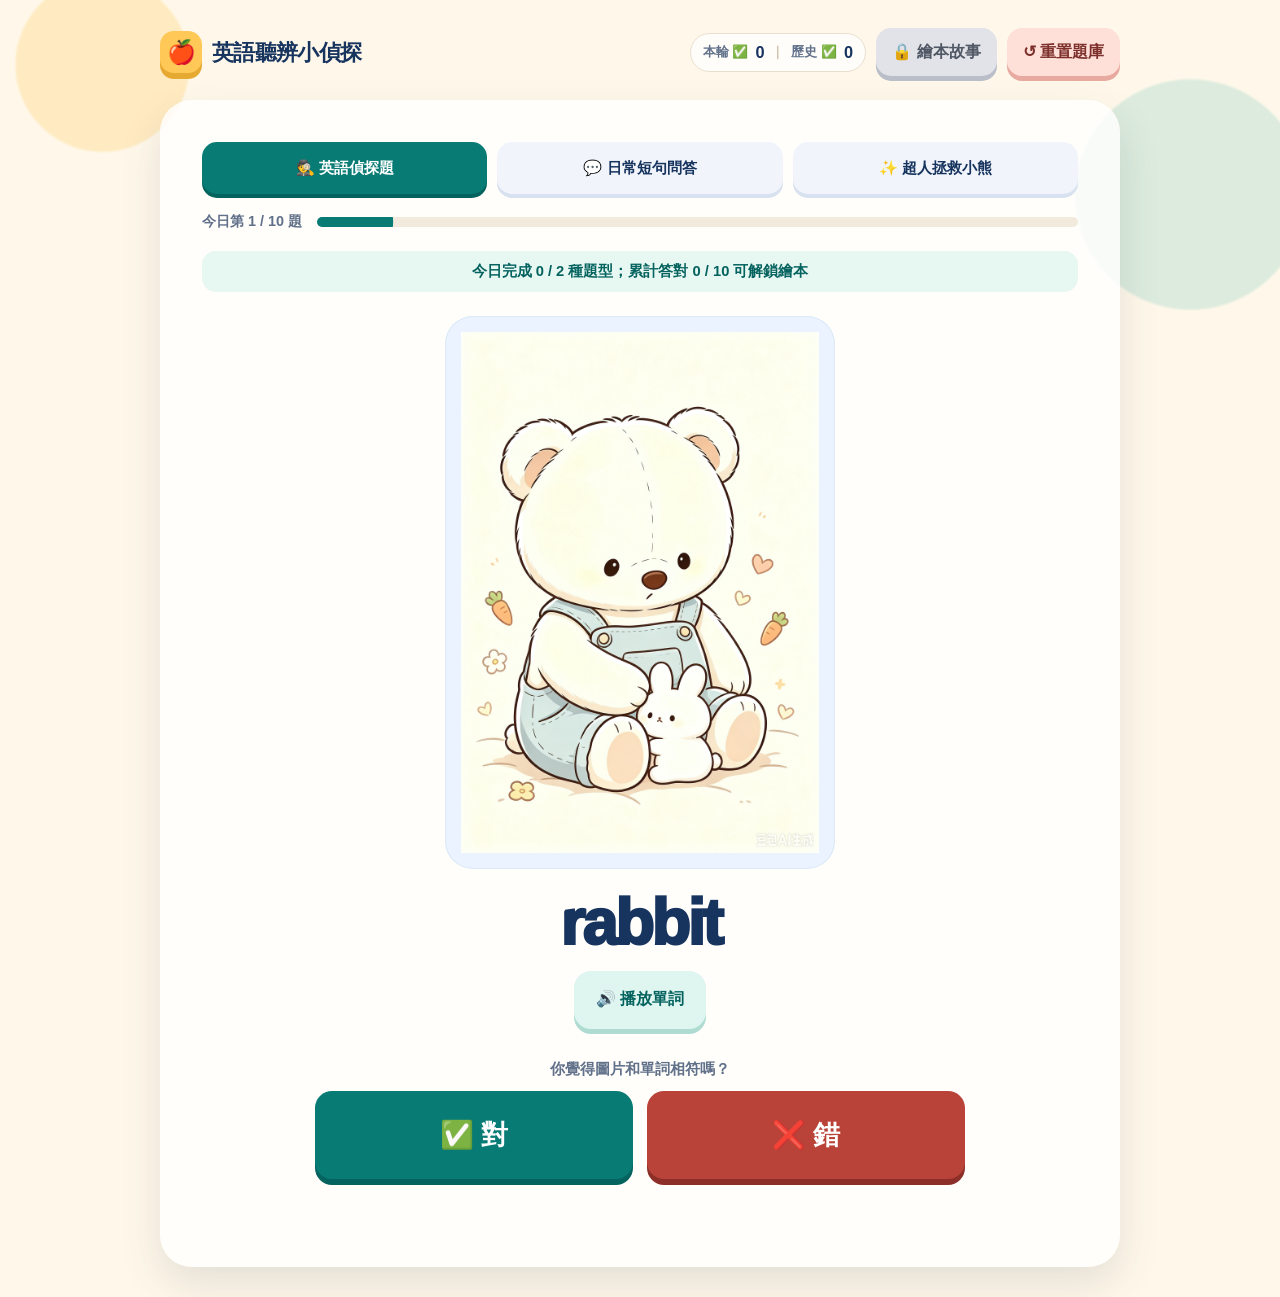
==== commit 3bb9b38f: "debug function for game" ====
--- a/index.html
+++ b/index.html
@@ -596,6 +596,8 @@
       padding: clamp(4px, 2vw, 18px) 0 0;
     }
 
+    .game-topbar { display: flex; justify-content: flex-start; margin-bottom: 12px; }
+
     .game-topline {
       display: flex;
       align-items: center;
@@ -887,6 +889,9 @@
       </div>
 
       <div id="rescue-game-state" class="game-state" hidden>
+        <div class="game-topbar">
+          <button id="rescue-back-button" class="back-button" type="button">← 返回練習</button>
+        </div>
         <div id="rescue-game-lock" class="game-locked" hidden>
           <div>
             <img src="asset/ultraman/sticker.svg" alt="奧特曼獎勵貼紙">
@@ -911,6 +916,17 @@
           <p id="game-feedback" class="game-feedback" role="status"></p>
           <button id="game-next-button" class="game-next" type="button" disabled>選好啦，出發！</button>
         </div>
+        <div id="rescue-game-win" class="rescue-win" hidden>
+          <div>
+            <img class="rescue-hero" src="asset/ultraman/hero.svg" alt="奧特曼">
+            <img class="rescue-sticker" src="asset/ultraman/sticker.svg" alt="拯救成功貼紙">
+            <h1 id="rescue-win-title">拯救成功！</h1>
+            <p id="rescue-win-message">又救回一隻小熊！</p>
+            <div id="rescue-roster" class="game-roster" aria-label="貼紙收集進度"></div>
+            <p id="rescue-lock-count" class="game-lock-count"></p>
+            <button id="rescue-continue-button" class="game-cta" type="button">繼續出發！</button>
+          </div>
+        </div>
       </div>
 
       <div id="summary-state" class="summary" hidden>
@@ -991,7 +1007,7 @@
       ];
       const rescueQuestions = [
         { id: "rescue-01", kind: "sentence", prompt: "What colour is the banana?", promptZh: "小熊：香蕉是什麼顏色？", choices: [{ text: "It is yellow.", correct: true }, { text: "It is blue.", correct: false }, { text: "It is green.", correct: false }] },
-        { id: "rescue-02", kind: "image", prompt: "Touch your nose.", promptZh: "超人：Touch your nose!", choices: [{ text: "Nose", img: "asset/enjudge/cat.png", correct: false }, { text: "Nose", img: "asset/enjudge/success.png", correct: true }, { text: "Nose", img: "asset/enjudge/book.png", correct: false }] },
+        { id: "rescue-02", kind: "image", prompt: "Show me the cherry.", promptZh: "超人：Show me the cherry!", choices: [{ text: "Cherry", img: "asset/enjudge/cherry.png", correct: true }, { text: "Cherry", img: "asset/enjudge/strawberry.png", correct: false }, { text: "Cherry", img: "asset/enjudge/apple.png", correct: false }] },
         { id: "rescue-03", kind: "sentence", prompt: "What do you like?", promptZh: "小熊：你喜歡什麼？", choices: [{ text: "I like apples.", correct: true }, { text: "I like milk.", correct: false }, { text: "I like dogs.", correct: false }] },
         { id: "rescue-04", kind: "image", prompt: "Show me red.", promptZh: "超人：Show me red!", choices: [{ text: "Red", img: "asset/enjudge/strawberry.png", correct: true }, { text: "Red", img: "asset/enjudge/banana.png", correct: false }, { text: "Red", img: "asset/enjudge/frog.png", correct: false }] },
         { id: "rescue-05", kind: "sentence", prompt: "What animal do you see?", promptZh: "小熊：你看到什麼動物？", choices: [{ text: "I see a cat.", correct: true }, { text: "I see a book.", correct: false }, { text: "I see a pear.", correct: false }] },
@@ -1035,7 +1051,8 @@
         storyPage: 0,
         locked: false,
         nextTimer: null,
-        activeView: "quiz"
+        activeView: "quiz",
+        returnView: "quiz"
       };
 
       const $ = (id) => document.getElementById(id);
@@ -1044,6 +1061,7 @@
       const quizState = $("quiz-state");
       const summaryState = $("summary-state");
       const storybookState = $("storybook-state");
+      const rescueGameState = $("rescue-game-state");
       const image = $("quiz-image");
       const fallback = $("image-fallback");
       const word = $("word");
@@ -1053,6 +1071,9 @@
       const sentenceFeedback = $("sentence-feedback");
       let resultPopupTimer;
       let successPopupTimer;
+      let rescuePopupTimer;
+      const RESCUE_TOTAL = Math.max(1, Math.round(rescueQuestions.length / GAME_FRAGMENT_TARGET));
+      const rescue = { progress: null, current: null, selected: null, locked: false, timer: null };
 
       const getStoredNumber = (key) => {
         const value = Number.parseInt(localStorage.getItem(key) || "0", 10);
@@ -1099,7 +1120,7 @@
       };
 
       const showScreen = (screen) => {
-        [loadingState, errorState, quizState, summaryState, storybookState].forEach((element) => {
+        [loadingState, errorState, quizState, summaryState, storybookState, rescueGameState].forEach((element) => {
           element.hidden = element !== screen;
         });
       };
@@ -1382,7 +1403,10 @@
 
       const startRound = (quizType = state.quizType, review = false) => {
         window.clearTimeout(state.nextTimer);
+        window.clearTimeout(rescue.timer);
         window.speechSynthesis?.cancel();
+        state.activeView = "quiz";
+        state.returnView = "quiz";
         state.quizType = quizType;
         state.isReview = review;
         const day = Math.min(2, state.dailyProgress?.completedDays?.[quizType] || 0);
@@ -1411,7 +1435,9 @@
         localStorage.removeItem(PROGRESS_KEY);
         localStorage.removeItem(WRONG_KEY);
         localStorage.removeItem(STORYBOOK_KEY);
+        localStorage.removeItem(GAME_PROGRESS_KEY);
         window.speechSynthesis?.cancel();
+        window.clearTimeout(rescue.timer);
         updateHeaderStats();
         if (state.questionPools.wordJudge.length > 0) {
           updateHeaderStats();
@@ -1419,6 +1445,227 @@
         } else {
           window.location.reload();
         }
+      };
+
+      /* ---------- 超人拯救小熊 ---------- */
+      const getRescueProgress = () => {
+        const base = { date: todayKey(), dayChallenges: 0, fragments: 0, stickers: 0, completedDays: 0, completedQuestionIds: [] };
+        const stored = readJson(GAME_PROGRESS_KEY, null);
+        if (!stored) return base;
+        const value = { ...base, ...stored };
+        if (value.date !== todayKey()) {
+          value.date = todayKey();
+          value.dayChallenges = 0;
+        }
+        value.dayChallenges = Number(value.dayChallenges) || 0;
+        value.fragments = Number(value.fragments) || 0;
+        value.stickers = Number(value.stickers) || 0;
+        value.completedDays = Number(value.completedDays) || 0;
+        value.completedQuestionIds = Array.isArray(value.completedQuestionIds) ? value.completedQuestionIds : [];
+        return value;
+      };
+
+      const saveRescueProgress = () => saveJson(GAME_PROGRESS_KEY, rescue.progress);
+
+      const nextRescueQuestion = () => {
+        const start = rescue.progress.completedDays * GAME_DAILY_LIMIT;
+        return rescueQuestions.slice(start).find((question) => !rescue.progress.completedQuestionIds.includes(question.id)) || null;
+      };
+
+      const updateRescueHud = () => {
+        $("game-fragment-count").textContent = `今日 ${rescue.progress.fragments}/${GAME_FRAGMENT_TARGET}`;
+        $("game-meter-value").style.transform = `scaleX(${rescue.progress.fragments / GAME_FRAGMENT_TARGET})`;
+        $("game-round-count").textContent = `挑戰 ${rescue.progress.dayChallenges}/${GAME_DAILY_LIMIT}`;
+      };
+
+      const renderRescueRoster = () => {
+        const roster = $("rescue-roster");
+        roster.replaceChildren();
+        for (let i = 1; i <= RESCUE_TOTAL; i += 1) {
+          const chip = document.createElement("span");
+          chip.className = i <= rescue.progress.stickers ? "game-roster-chip on" : "game-roster-chip";
+          chip.textContent = i <= rescue.progress.stickers ? `✨ 貼紙 ${i}` : `🔒 貼紙 ${i}`;
+          roster.appendChild(chip);
+        }
+        $("rescue-lock-count").textContent = `已收集 ${rescue.progress.stickers} / ${RESCUE_TOTAL} 張拯救貼紙`;
+      };
+
+      const showRescueView = (view) => {
+        $("rescue-game-lock").hidden = view !== "lock";
+        $("rescue-game-play").hidden = view !== "play";
+        $("rescue-game-win").hidden = view !== "win";
+      };
+
+      const showRescuePopup = (isError) => {
+        window.clearTimeout(rescuePopupTimer);
+        const popup = $("rescue-popup");
+        $("rescue-popup-image").src = isError ? "asset/ultraman/bub.svg" : "asset/ultraman/hero.svg";
+        $("rescue-popup-title").textContent = isError ? "再試一試" : "太棒啦，相信光，沖啊";
+        $("rescue-popup-message").textContent = isError ? "聽清楚，再選一次！" : "光之碎片 +1";
+        popup.classList.toggle("success", !isError);
+        popup.classList.toggle("is-error", isError);
+        popup.classList.remove("is-visible");
+        void popup.offsetWidth;
+        popup.classList.add("is-visible");
+        popup.setAttribute("aria-hidden", "false");
+        rescuePopupTimer = window.setTimeout(() => {
+          popup.classList.remove("is-visible");
+          popup.setAttribute("aria-hidden", "true");
+        }, isError ? 1100 : 1800);
+      };
+
+      const renderRescueQuestion = () => {
+        const question = rescue.current;
+        rescue.locked = false;
+        rescue.selected = null;
+        const bubble = $("game-speech");
+        bubble.replaceChildren();
+        const speaker = document.createElement("span");
+        speaker.className = "game-bubble-speaker";
+        speaker.textContent = question.promptZh.includes("超人") ? "超人" : "小熊";
+        speaker.addEventListener("click", () => speak(question.prompt, "en-US", () => {}));
+        const english = document.createElement("span");
+        english.className = "game-bubble-en";
+        english.textContent = question.prompt;
+        const chinese = document.createElement("span");
+        chinese.className = "game-bubble-zh";
+        chinese.textContent = question.promptZh.replace(/^[^:：]+[：:]\s*/, "");
+        bubble.append(speaker, english, chinese);
+        const scene = $("game-scene");
+        scene.classList.remove("defeated", "glow", "retry");
+        const grid = $("game-choice-grid");
+        grid.replaceChildren();
+        shuffle(question.choices).forEach((choice) => {
+          const button = document.createElement("button");
+          button.type = "button";
+          button.className = question.kind === "image" ? "game-choice is-image" : "game-choice is-sentence";
+          button.innerHTML = question.kind === "image"
+            ? `<img class="game-choice-image" src="${choice.img}" alt="${choice.text}"><span class="game-choice-image-tag">${choice.text}</span>`
+            : `<span class="game-choice-text">${choice.text} <span class="game-choice-speaker" aria-hidden="true">🔊</span></span>`;
+          button.addEventListener("click", () => {
+            if (rescue.locked) return;
+            rescue.selected = choice;
+            grid.querySelectorAll(".game-choice").forEach((item) => item.classList.remove("selected"));
+            button.classList.add("selected");
+            $("game-next-button").disabled = false;
+            speak(choice.text, "en-US", () => {});
+          });
+          grid.appendChild(button);
+        });
+        $("game-next-button").disabled = true;
+        $("game-feedback").textContent = "";
+        $("game-feedback").className = "game-feedback";
+        updateRescueHud();
+        showRescueView("play");
+        speak(question.prompt, "en-US", () => {});
+      };
+
+      const showRescueWin = (final) => {
+        window.clearTimeout(rescue.timer);
+        rescue.locked = true;
+        renderRescueRoster();
+        $("rescue-win-title").textContent = final ? "全部拯救成功！" : "拯救成功！";
+        $("rescue-win-message").textContent = final
+          ? `${RESCUE_TOTAL} 隻小熊都安全了，你是真正的光之英雄！`
+          : `又救回一隻小熊！這是第 ${rescue.progress.stickers} 張拯救貼紙。`;
+        $("rescue-continue-button").textContent = final ? "🔄 再玩一次" : "繼續出發！";
+        $("rescue-continue-button").dataset.final = final ? "1" : "0";
+        showRescueView("win");
+      };
+
+      const enterRescueGame = () => {
+        window.clearTimeout(rescue.timer);
+        window.speechSynthesis?.cancel();
+        state.activeView = "rescue";
+        rescue.progress = getRescueProgress();
+        rescue.locked = false;
+        showScreen(rescueGameState);
+        if (rescue.progress.stickers >= RESCUE_TOTAL) {
+          showRescueWin(true);
+          return;
+        }
+        if (rescue.progress.fragments >= GAME_FRAGMENT_TARGET) {
+          rescue.progress.fragments = 0;
+          rescue.progress.stickers += 1;
+          saveRescueProgress();
+          showRescueWin(rescue.progress.stickers >= RESCUE_TOTAL);
+          return;
+        }
+        const next = rescue.progress.dayChallenges >= GAME_DAILY_LIMIT ? null : nextRescueQuestion();
+        if (!next) {
+          updateRescueHud();
+          showRescueView("lock");
+          return;
+        }
+        rescue.current = next;
+        renderRescueQuestion();
+      };
+
+      const exitRescueGame = () => {
+        window.clearTimeout(rescue.timer);
+        window.speechSynthesis?.cancel();
+        rescue.locked = false;
+        state.activeView = "quiz";
+        state.returnView = "quiz";
+        showQuiz();
+      };
+
+      const onRescueCorrect = () => {
+        const progress = rescue.progress;
+        const question = rescue.current;
+        rescue.locked = true;
+        progress.dayChallenges += 1;
+        progress.fragments += 1;
+        if (!progress.completedQuestionIds.includes(question.id)) progress.completedQuestionIds.push(question.id);
+        const groupStart = progress.completedDays * GAME_DAILY_LIMIT;
+        const group = rescueQuestions.slice(groupStart, groupStart + GAME_DAILY_LIMIT);
+        if (group.every((item) => progress.completedQuestionIds.includes(item.id))) progress.completedDays += 1;
+        saveRescueProgress();
+        $("game-scene").classList.add("glow");
+        $("game-feedback").textContent = "答對了！光之碎片 +1";
+        $("game-feedback").className = "game-feedback";
+        $("game-next-button").disabled = true;
+        $("game-choice-grid").querySelectorAll(".game-choice").forEach((item) => { item.disabled = true; });
+        updateRescueHud();
+        celebrate();
+        showRescuePopup(false);
+        speak("bingo, Ultraman!", "en-US", () => {});
+        rescue.timer = window.setTimeout(() => {
+          if (state.activeView !== "rescue") return;
+          if (progress.fragments >= GAME_FRAGMENT_TARGET) {
+            progress.fragments = 0;
+            progress.stickers += 1;
+            saveRescueProgress();
+            showRescueWin(progress.stickers >= RESCUE_TOTAL);
+          } else if (progress.dayChallenges >= GAME_DAILY_LIMIT) {
+            updateRescueHud();
+            showRescueView("lock");
+          } else {
+            const next = nextRescueQuestion();
+            if (next) {
+              rescue.current = next;
+              renderRescueQuestion();
+            } else {
+              updateRescueHud();
+              showRescueView("lock");
+            }
+          }
+        }, 1800);
+      };
+
+      const onRescueWrong = () => {
+        const scene = $("game-scene");
+        scene.classList.remove("retry");
+        void scene.offsetWidth;
+        scene.classList.add("retry");
+        window.setTimeout(() => scene.classList.remove("retry"), 600);
+        $("game-feedback").textContent = "再試一試！聽清楚再選一次。";
+        $("game-feedback").className = "game-feedback retry";
+        rescue.selected = null;
+        $("game-next-button").disabled = true;
+        $("game-choice-grid").querySelectorAll(".game-choice").forEach((item) => item.classList.remove("selected"));
+        showRescuePopup(true);
+        speak("oh sad, try again.", "en-US", () => {});
       };
 
       const renderStoryPage = () => {
@@ -1441,6 +1688,8 @@
           return;
         }
         window.speechSynthesis?.cancel();
+        window.clearTimeout(rescue.timer);
+        state.returnView = state.activeView;
         state.activeView = "storybook";
         state.storyPage = 0;
         renderStoryPage();
@@ -1449,7 +1698,12 @@
 
       const showQuiz = () => {
         window.speechSynthesis?.cancel();
-        state.activeView = "quiz";
+        const view = state.returnView || "quiz";
+        state.activeView = view;
+        if (view === "rescue") {
+          enterRescueGame();
+          return;
+        }
         if (state.questions.length > 0 && state.index < state.questions.length) showScreen(quizState);
         else showScreen(summaryState);
       };
@@ -1514,6 +1768,10 @@
       document.querySelectorAll(".quiz-tab").forEach((button) => {
         button.addEventListener("click", () => {
           const quizType = button.dataset.quizType;
+          if (quizType === "rescueGame") {
+            enterRescueGame();
+            return;
+          }
           const wrongCount = state.wrongQuestions.filter((item) => item.type === quizType).length;
           const isDoneToday = state.dailyProgress?.completedTypes?.includes(quizType);
           if (wrongCount > 0) startRound(quizType, true);
@@ -1542,6 +1800,33 @@
       document.querySelectorAll("[data-answer]").forEach((button) => {
         button.addEventListener("click", () => answerQuestion(button.dataset.answer === "true"));
       });
+      $("game-next-button").addEventListener("click", () => {
+        if (rescue.locked || !rescue.selected) return;
+        if (rescue.selected.correct) onRescueCorrect();
+        else onRescueWrong();
+      });
+      $("rescue-back-button").addEventListener("click", exitRescueGame);
+      $("rescue-continue-button").addEventListener("click", () => {
+        if ($("rescue-continue-button").dataset.final === "1") {
+          localStorage.removeItem(GAME_PROGRESS_KEY);
+          rescue.progress = getRescueProgress();
+          saveRescueProgress();
+          const next = nextRescueQuestion();
+          if (next) {
+            rescue.current = next;
+            renderRescueQuestion();
+            return;
+          }
+        }
+        const next = rescue.progress.dayChallenges >= GAME_DAILY_LIMIT ? null : nextRescueQuestion();
+        if (next) {
+          rescue.current = next;
+          renderRescueQuestion();
+          return;
+        }
+        updateRescueHud();
+        showRescueView("lock");
+      });
       $("restart-button").addEventListener("click", () => {
         const wrongCount = state.wrongQuestions.filter((item) => item.type === state.quizType).length;
         startRound(state.quizType, wrongCount > 0);
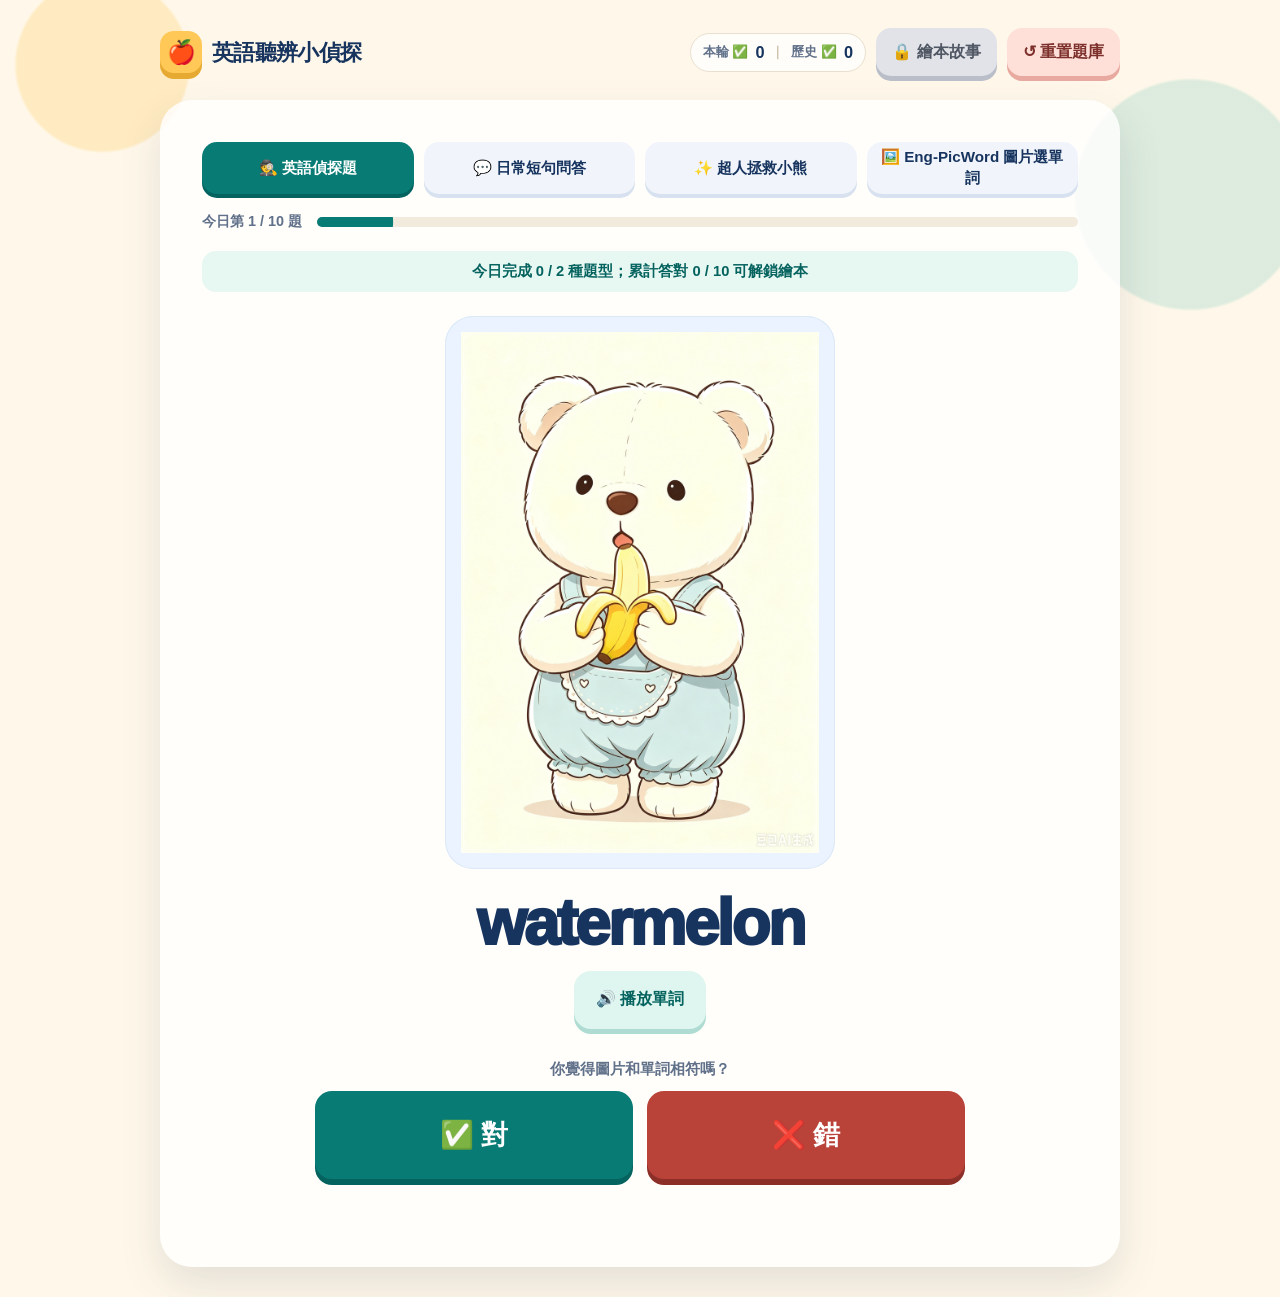
==== commit baa67bcf: "add new function about picword" ====
--- a/index.html
+++ b/index.html
@@ -301,7 +301,7 @@
 
     .quiz-tabs {
       display: grid;
-      grid-template-columns: repeat(3, minmax(0, 1fr));
+      grid-template-columns: repeat(auto-fit, minmax(168px, 1fr));
       gap: 10px;
       margin-bottom: 18px;
     }
@@ -768,7 +768,140 @@
     .game-roster-chip.on { background: #fff3cf; color: #9f6412; }
     .game-lock-count { margin-top: 6px; color: #9f6412; font-weight: 950; }
 
+    /* --- Eng-PicWord 圖片選單詞 --- */
+    .picword-topbar { display: flex; align-items: center; justify-content: space-between; gap: 10px; margin-bottom: 12px; }
+
+    .picword-topline {
+      display: flex;
+      align-items: center;
+      justify-content: space-between;
+      flex-wrap: wrap;
+      gap: 12px;
+      margin-bottom: 18px;
+      padding: 14px 16px;
+      border-radius: 18px;
+      color: #24406e;
+      background: #e8f6ff;
+      box-shadow: inset 0 0 0 1px #b8ddf2;
+      font-weight: 900;
+    }
+    .picword-topline strong { color: #1f6f9c; font-size: 1.1rem; }
+    .picword-meter { flex: 1; max-width: 260px; height: 12px; overflow: hidden; border-radius: 999px; background: #d3eaf7; }
+    .picword-meter-value { height: 100%; border-radius: inherit; background: #27a99b; transition: transform .5s ease; transform-origin: left center; }
+
+    .picword-hint {
+      width: min(100%, 620px);
+      margin: 0 auto 16px;
+      padding: 12px 18px;
+      border-radius: 16px;
+      color: var(--teal-dark);
+      background: #e7f7f2;
+      font-size: .95rem;
+      font-weight: 850;
+      text-align: center;
+    }
+
+    .picword-stage {
+      display: flex;
+      align-items: center;
+      justify-content: center;
+      width: min(92vw, 420px);
+      aspect-ratio: 1;
+      margin: 0 auto 10px;
+      padding: 18px;
+      border-radius: 30px;
+      background: linear-gradient(180deg, #fff6c9 0 58%, #d9f0dc 58%);
+      box-shadow: inset 0 0 0 2px #f3e0a4, inset 0 -12px 0 rgba(73, 159, 106, .12);
+    }
+
+    .picword-image { display: block; width: 100%; height: 100%; object-fit: contain; }
+    .picword-fallback {
+      display: grid;
+      place-items: center;
+      width: 100%;
+      height: 100%;
+      border-radius: 22px;
+      background: #fff;
+      font-size: clamp(3.5rem, 18vw, 6rem);
+    }
+
+    .picword-words {
+      display: grid;
+      grid-template-columns: repeat(3, minmax(0, 1fr));
+      gap: 12px;
+      width: min(100%, 620px);
+      margin: 18px auto 0;
+    }
+
+    .picword-word {
+      min-height: 74px;
+      padding: 12px 8px;
+      border: 3px solid transparent;
+      border-radius: 18px;
+      color: #17345f;
+      background: #fff;
+      box-shadow: 0 5px 0 #d5d0c6;
+      font-size: clamp(1rem, 4.4vw, 1.3rem);
+      font-weight: 900;
+      letter-spacing: -.01em;
+      text-transform: lowercase;
+      transition: transform .16s ease, box-shadow .16s ease, border-color .16s ease, background .16s ease;
+    }
+    .picword-word:hover { transform: translateY(-2px); }
+    .picword-word:active { transform: translateY(2px); box-shadow: none; }
+    .picword-word.is-speaking {
+      border-color: #efb129;
+      background: #fff8d8;
+      box-shadow: 0 5px 0 #e4c66c;
+      animation: picword-pulse .7s ease infinite alternate;
+    }
+    @keyframes picword-pulse {
+      from { transform: translateY(-1px) scale(1); }
+      to { transform: translateY(-4px) scale(1.045); }
+    }
+    .picword-word.is-right { color: #fff; background: var(--teal); border-color: var(--teal-dark); box-shadow: 0 5px 0 var(--teal-dark); }
+    .picword-word.is-wrong { color: #fff; background: var(--coral); border-color: var(--coral-dark); box-shadow: 0 5px 0 var(--coral-dark); animation: monster-shake .5s ease; }
+    .picword-word:disabled { opacity: .55; }
+    .picword-word .picword-word-speaker { margin-left: 6px; font-size: .9em; opacity: .8; }
+
+    .picword-feedback { min-height: 30px; margin: 16px 0 0; color: var(--teal-dark); font-weight: 950; text-align: center; }
+    .picword-feedback.retry { color: var(--coral-dark); }
+
+    .picword-days { display: flex; flex-wrap: wrap; gap: 8px; justify-content: center; width: min(100%, 560px); margin: 14px auto 4px; }
+    .picword-day-chip { padding: 8px 13px; border-radius: 999px; background: #eef1f6; color: #7a8291; font-size: .86rem; font-weight: 900; }
+    .picword-day-chip.on { background: #dcf7ee; color: var(--teal-dark); }
+
+    .picword-lock { display: grid; place-items: center; min-height: 570px; padding: 28px; border-radius: 26px; text-align: center; background: #fff8e8; }
+    .picword-lock img { width: min(46vw, 190px); margin-bottom: 14px; }
+    .picword-lock h1 { margin: 0 0 8px; font-size: clamp(1.8rem, 7vw, 2.9rem); }
+    .picword-lock p { margin: 0 0 6px; color: var(--muted); font-weight: 800; }
+    .picword-lock-note { margin: 10px 0 0; color: #9f6412; font-weight: 950; }
+
+    .picword-win { display: grid; place-items: center; min-height: 560px; padding: 24px; text-align: center; }
+    .picword-win img { width: min(60vw, 260px); display: block; margin: 0 auto; }
+    .picword-win h1 { margin: 12px 0 6px; font-size: clamp(1.8rem, 7vw, 2.8rem); }
+    .picword-win p { margin: 0 0 14px; color: var(--muted); font-weight: 850; }
+    .picword-win .picword-win-stats {
+      display: grid;
+      grid-template-columns: repeat(3, minmax(0, 1fr));
+      gap: 10px;
+      width: min(100%, 460px);
+      margin: 0 auto 18px;
+    }
+    .picword-win .stat { padding: 14px 8px; border-radius: 16px; background: var(--blue-wash); }
+    .picword-win .stat strong { display: block; font-size: clamp(1.5rem, 6vw, 2.2rem); }
+    .picword-win .stat span { color: var(--muted); font-size: .8rem; font-weight: 800; }
+
+    .picword-popup { border-color: #b9df81; background: #f7ffed; }
+    .picword-popup .result-popup-icon { width: 118px; height: 118px; margin: 0 auto 8px; object-fit: contain; display: block; }
+    .picword-popup.is-wrong { border-color: #f0a99f; background: #fff2ee; }
+    .picword-popup.is-wrong span:last-child { color: var(--coral-dark); }
+
     @media (max-width: 560px) {
+      .picword-words { gap: 8px; }
+      .picword-word { min-height: 66px; padding: 10px 4px; }
+      .picword-stage { width: min(84vw, 320px); }
+      .picword-meter { order: 3; width: 100%; max-width: none; }
       .quiz-tabs { grid-template-columns: 1fr; }
       .game-topline { flex-wrap: wrap; }
       .game-meter { order: 3; width: 100%; max-width: none; }
@@ -848,6 +981,7 @@
           <button class="quiz-tab active" data-quiz-type="wordJudge" type="button">🕵️ 英語偵探題</button>
           <button class="quiz-tab" data-quiz-type="sentenceQA" type="button">💬 日常短句問答</button>
           <button class="quiz-tab" data-quiz-type="rescueGame" type="button">✨ 超人拯救小熊</button>
+          <button class="quiz-tab" data-quiz-type="engPicWord" type="button">🖼️ Eng-PicWord 圖片選單詞</button>
         </div>
         <div class="practice-header">
           <span id="progress-label">今日第 1 / 10 題</span>
@@ -929,6 +1063,53 @@
         </div>
       </div>
 
+      <div id="picword-state" class="game-state" hidden>
+        <div class="picword-topbar">
+          <button id="picword-back-button" class="back-button" type="button">← 返回練習</button>
+          <button id="picword-review-button" class="reset-button" type="button" hidden>🩹 錯題重做</button>
+        </div>
+
+        <div id="picword-play" hidden>
+          <div class="picword-topline">
+            <span>今日進度</span>
+            <strong id="picword-day-count">第 1 / 6 天</strong>
+            <div class="picword-meter" aria-hidden="true"><div id="picword-meter-value" class="picword-meter-value"></div></div>
+            <span id="picword-round-count">第 1 / 5 題</span>
+          </div>
+          <p class="picword-hint">👀 看看圖片，點一點下面的單詞，聽完讀音再決定！</p>
+          <div class="picword-stage">
+            <img id="picword-image" class="picword-image" src="asset/picword/apple.svg" alt="題目圖片">
+            <div id="picword-fallback" class="picword-fallback" hidden aria-hidden="true">🖼️</div>
+          </div>
+          <div id="picword-words" class="picword-words" role="group" aria-label="選擇對應的英文單詞"></div>
+          <p id="picword-feedback" class="picword-feedback" role="status"></p>
+        </div>
+
+        <div id="picword-lock" class="picword-lock" hidden>
+          <div>
+            <img src="asset/ultraman/sticker.svg" alt="奧特曼獎勵貼紙">
+            <h1 id="picword-lock-title">今天的 5 題完成啦！</h1>
+            <p id="picword-lock-message">明天再來，會解鎖新的 5 張圖片單詞。</p>
+            <div id="picword-days" class="picword-days" aria-label="打卡進度"></div>
+            <p id="picword-lock-note" class="picword-lock-note"></p>
+          </div>
+        </div>
+
+        <div id="picword-win" class="picword-win" hidden>
+          <div>
+            <img src="asset/ultraman/hero.svg" alt="奧特曼">
+            <h1 id="picword-win-title">全部圖片單詞都學完啦！</h1>
+            <p id="picword-win-message">30 張圖片你都認識了，你是最棒的光之小偵探！</p>
+            <div class="picword-win-stats">
+              <div class="stat"><strong id="picword-stat-total">30</strong><span id="picword-stat-total-label">總題數</span></div>
+              <div class="stat"><strong id="picword-stat-days">6</strong><span id="picword-stat-days-label">打卡天數</span></div>
+              <div class="stat"><strong id="picword-stat-wrong">0</strong><span id="picword-stat-wrong-label">待重做錯題</span></div>
+            </div>
+            <button id="picword-replay-button" class="game-cta" type="button">🔄 再玩一次</button>
+          </div>
+        </div>
+      </div>
+
       <div id="summary-state" class="summary" hidden>
         <div>
           <div class="summary-icon" aria-hidden="true">🌟</div>
@@ -983,6 +1164,12 @@
     <span id="rescue-popup-message">光之碎片 +1</span>
   </div>
 
+  <div id="picword-popup" class="result-popup success picword-popup" role="status" aria-live="assertive" aria-hidden="true">
+    <img id="picword-popup-image" class="result-popup-icon" src="asset/ultraman/hero.svg" alt="奧特曼">
+    <strong id="picword-popup-title">太棒啦，相信光，衝啊</strong>
+    <span id="picword-popup-message">圖片單詞 +1</span>
+  </div>
+
   <script>
     (() => {
       "use strict";
@@ -998,6 +1185,9 @@
       const GAME_PROGRESS_KEY = "ultramanRescueProgress";
       const GAME_DAILY_LIMIT = 5;
       const GAME_FRAGMENT_TARGET = 10;
+      const PICWORD_PROGRESS_KEY = "picwordProgress";
+      const PICWORD_DAILY_LIMIT = 5;
+      const PICWORD_TOTAL_DAYS = 6;
       const storyBookPages = [
         { img: "asset/storybook/page1.png", text: "今天小可爱要去森林里发现有趣的事情。" },
         { img: "asset/storybook/page2.png", text: "它看见一只绿色的青蛙，轻轻地跳上荷叶。" },
@@ -1062,6 +1252,7 @@
       const summaryState = $("summary-state");
       const storybookState = $("storybook-state");
       const rescueGameState = $("rescue-game-state");
+      const picwordState = $("picword-state");
       const image = $("quiz-image");
       const fallback = $("image-fallback");
       const word = $("word");
@@ -1072,6 +1263,7 @@
       let resultPopupTimer;
       let successPopupTimer;
       let rescuePopupTimer;
+      let picwordPopupTimer;
       const RESCUE_TOTAL = Math.max(1, Math.round(rescueQuestions.length / GAME_FRAGMENT_TARGET));
       const rescue = { progress: null, current: null, selected: null, locked: false, timer: null };
 
@@ -1120,7 +1312,7 @@
       };
 
       const showScreen = (screen) => {
-        [loadingState, errorState, quizState, summaryState, storybookState, rescueGameState].forEach((element) => {
+        [loadingState, errorState, quizState, summaryState, storybookState, rescueGameState, picwordState].forEach((element) => {
           element.hidden = element !== screen;
         });
       };
@@ -1436,8 +1628,16 @@
         localStorage.removeItem(WRONG_KEY);
         localStorage.removeItem(STORYBOOK_KEY);
         localStorage.removeItem(GAME_PROGRESS_KEY);
+        localStorage.removeItem(PICWORD_PROGRESS_KEY);
         window.speechSynthesis?.cancel();
         window.clearTimeout(rescue.timer);
+        window.clearTimeout(picword.timer);
+        window.clearTimeout(picwordPopupTimer);
+        $("picword-popup").classList.remove("is-visible");
+        $("picword-popup").setAttribute("aria-hidden", "true");
+        picword.isReview = false;
+        picword.reviewQueue = [];
+        picword.reviewIndex = 0;
         updateHeaderStats();
         if (state.questionPools.wordJudge.length > 0) {
           updateHeaderStats();
@@ -1668,6 +1868,294 @@
         speak("oh sad, try again.", "en-US", () => {});
       };
 
+      /* ---------- Eng-PicWord 圖片選單詞 ---------- */
+      const picword = { pool: [], progress: null, current: null, locked: false, timer: null, isReview: false, reviewQueue: [], reviewIndex: 0 };
+
+      const chineseMaleVoice = () => {
+        const voices = "speechSynthesis" in window ? window.speechSynthesis.getVoices() : [];
+        return voices.find((v) => /^zh/i.test(v.lang) && /male|男|yun|kang|liang|云|刚|鵬/i.test(v.name))
+          || voices.find((v) => /^zh[-_](CN|TW|HK)/i.test(v.lang))
+          || voices.find((v) => /^zh/i.test(v.lang))
+          || null;
+      };
+
+      const speakWithEnd = (text, lang, onEnd, voice = null) => {
+        const finishOnce = (() => {
+          let fired = false;
+          return (ok) => { if (!fired) { fired = true; if (onEnd) onEnd(ok); } };
+        })();
+        if (!("speechSynthesis" in window) || !("SpeechSynthesisUtterance" in window)) { finishOnce(false); return; }
+        window.speechSynthesis.cancel();
+        const utterance = new SpeechSynthesisUtterance(text);
+        utterance.lang = lang;
+        if (!voice && lang === "en-US") {
+          const voices = window.speechSynthesis.getVoices();
+          utterance.voice = voices.find((item) => /^en[-_]us$/i.test(item.lang) && /male|david|mark|daniel|guy/i.test(item.name))
+            || voices.find((item) => /^en[-_]us$/i.test(item.lang))
+            || null;
+        }
+        if (voice) utterance.voice = voice;
+        utterance.rate = lang === "zh-CN" ? 0.95 : 0.82;
+        utterance.pitch = lang === "zh-CN" ? 0.9 : 1.08;
+        utterance.onend = () => finishOnce(true);
+        utterance.onerror = () => finishOnce(true);
+        window.speechSynthesis.speak(utterance);
+        window.setTimeout(() => finishOnce(true), 5000);
+      };
+
+      const getPicwordProgress = () => {
+        const base = { date: todayKey(), completedDays: 0, completedQuestionIds: [], todayAnswered: 0 };
+        const stored = readJson(PICWORD_PROGRESS_KEY, null);
+        if (!stored) return base;
+        const value = { ...base, ...stored };
+        if (value.date !== todayKey()) { value.date = todayKey(); value.todayAnswered = 0; }
+        value.completedDays = Number(value.completedDays) || 0;
+        value.completedQuestionIds = Array.isArray(value.completedQuestionIds) ? value.completedQuestionIds : [];
+        value.todayAnswered = Number(value.todayAnswered) || 0;
+        return value;
+      };
+
+      const nextPicwordQuestion = () => {
+        const start = picword.progress.completedDays * PICWORD_DAILY_LIMIT;
+        return picword.pool.slice(start).find((q) => !picword.progress.completedQuestionIds.includes(q.id)) || null;
+      };
+
+      const picwordWrongList = () => getWrongQuestions().filter((item) => item.type === "engPicWord");
+
+      const addPicwordWrong = (question) => {
+        const key = `engPicWord:${question.id}`;
+        const list = getWrongQuestions();
+        if (!list.some((item) => item.key === key)) {
+          list.push({ key, type: "engPicWord", question });
+          saveJson(WRONG_KEY, list);
+          state.wrongQuestions = list;
+        }
+      };
+
+      const removePicwordWrong = (question) => {
+        const key = `engPicWord:${question.id}`;
+        const list = getWrongQuestions().filter((item) => item.key !== key);
+        saveJson(WRONG_KEY, list);
+        state.wrongQuestions = list;
+      };
+
+      const showPicwordView = (view) => {
+        $("picword-play").hidden = view !== "play";
+        $("picword-lock").hidden = view !== "lock";
+        $("picword-win").hidden = view !== "win";
+      };
+
+      const updatePicwordReviewButton = () => {
+        $("picword-review-button").hidden = picwordWrongList().length === 0;
+      };
+
+      const updatePicwordHud = () => {
+        if (picword.isReview) {
+          $("picword-day-count").textContent = "錯題重做";
+          const total = picword.reviewQueue.length || 1;
+          $("picword-round-count").textContent = `第 ${Math.min(picword.reviewIndex + 1, total)} / ${total} 題`;
+          $("picword-meter-value").style.transform = `scaleX(${picword.reviewIndex / total})`;
+          return;
+        }
+        const p = picword.progress;
+        $("picword-day-count").textContent = `第 ${Math.min(p.completedDays + 1, PICWORD_TOTAL_DAYS)} / ${PICWORD_TOTAL_DAYS} 天`;
+        $("picword-round-count").textContent = `第 ${Math.min(p.todayAnswered + 1, PICWORD_DAILY_LIMIT)} / ${PICWORD_DAILY_LIMIT} 題`;
+        $("picword-meter-value").style.transform = `scaleX(${p.todayAnswered / PICWORD_DAILY_LIMIT})`;
+      };
+
+      const renderPicwordDays = () => {
+        const wrap = $("picword-days");
+        wrap.replaceChildren();
+        for (let i = 1; i <= PICWORD_TOTAL_DAYS; i += 1) {
+          const chip = document.createElement("span");
+          chip.className = i <= picword.progress.completedDays ? "picword-day-chip on" : "picword-day-chip";
+          chip.textContent = i <= picword.progress.completedDays ? `✅ 第 ${i} 天` : `🔒 第 ${i} 天`;
+          wrap.appendChild(chip);
+        }
+      };
+
+      const showPicwordPopup = (isWrong) => {
+        window.clearTimeout(picwordPopupTimer);
+        const popup = $("picword-popup");
+        $("picword-popup-image").src = isWrong ? "asset/ultraman/bub.svg" : "asset/ultraman/hero.svg";
+        $("picword-popup-title").textContent = isWrong ? "加油，奧特曼相信你" : "太棒啦，相信光，衝啊";
+        $("picword-popup-message").textContent = isWrong ? "再聽一次讀音，選對的單詞！" : "圖片單詞 +1";
+        popup.classList.toggle("success", !isWrong);
+        popup.classList.toggle("is-wrong", isWrong);
+        popup.classList.remove("is-visible");
+        void popup.offsetWidth;
+        popup.classList.add("is-visible");
+        popup.setAttribute("aria-hidden", "false");
+        picwordPopupTimer = window.setTimeout(() => {
+          popup.classList.remove("is-visible");
+          popup.setAttribute("aria-hidden", "true");
+        }, isWrong ? 1500 : 1800);
+      };
+
+      const renderPicwordQuestion = () => {
+        const question = picword.current;
+        picword.locked = false;
+        const img = $("picword-image");
+        const fb = $("picword-fallback");
+        fb.textContent = question.fallback || "🖼️";
+        fb.hidden = true;
+        fb.style.display = "none";
+        img.hidden = false;
+        img.style.display = "block";
+        img.src = question.imgPath;
+        img.alt = "題目圖片";
+        $("picword-feedback").textContent = "";
+        $("picword-feedback").className = "picword-feedback";
+        const grid = $("picword-words");
+        grid.replaceChildren();
+        shuffle(question.choices).forEach((choice) => {
+          const button = document.createElement("button");
+          button.type = "button";
+          button.className = "picword-word";
+          button.innerHTML = `<span>${choice.text}</span><span class="picword-word-speaker" aria-hidden="true">🔊</span>`;
+          button.addEventListener("click", () => {
+            if (picword.locked) return;
+            picword.locked = true;
+            grid.querySelectorAll(".picword-word").forEach((item) => { item.disabled = true; });
+            button.classList.add("is-speaking");
+            speakWithEnd(choice.text, "en-US", () => {
+              button.classList.remove("is-speaking");
+              if (choice.isCorrect) onPicwordCorrect(button, question);
+              else onPicwordWrong(button, question);
+            });
+          });
+          grid.appendChild(button);
+        });
+        updatePicwordHud();
+        showPicwordView("play");
+      };
+
+      const advancePicword = () => {
+        if (picword.isReview) {
+          picword.reviewIndex += 1;
+          if (picword.reviewIndex >= picword.reviewQueue.length) {
+            picword.isReview = false;
+            updatePicwordReviewButton();
+            enterPicword();
+            return;
+          }
+          picword.current = picword.reviewQueue[picword.reviewIndex];
+          renderPicwordQuestion();
+          return;
+        }
+        const p = picword.progress;
+        if (p.completedDays >= PICWORD_TOTAL_DAYS) { showPicwordWin(); return; }
+        if (p.todayAnswered >= PICWORD_DAILY_LIMIT) { showPicwordLock(); return; }
+        const next = nextPicwordQuestion();
+        if (next) { picword.current = next; renderPicwordQuestion(); }
+        else showPicwordLock();
+      };
+
+      const onPicwordCorrect = (button, question) => {
+        picword.locked = true;
+        button.classList.add("is-right");
+        $("picword-words").querySelectorAll(".picword-word").forEach((item) => { item.disabled = true; });
+        removePicwordWrong(question);
+        if (!picword.isReview) {
+          const p = picword.progress;
+          p.todayAnswered += 1;
+          if (!p.completedQuestionIds.includes(question.id)) p.completedQuestionIds.push(question.id);
+          const gs = p.completedDays * PICWORD_DAILY_LIMIT;
+          const group = picword.pool.slice(gs, gs + PICWORD_DAILY_LIMIT);
+          if (group.length && group.every((item) => p.completedQuestionIds.includes(item.id))) p.completedDays += 1;
+          saveJson(PICWORD_PROGRESS_KEY, p);
+        }
+        updatePicwordHud();
+        celebrate();
+        showPicwordPopup(false);
+        speak("bingo, Ultraman!", "en-US", () => {});
+        $("picword-feedback").textContent = picword.isReview ? "答對了！這題已從錯題移除。" : "答對了！光之力 +1";
+        $("picword-feedback").className = "picword-feedback";
+        updatePicwordReviewButton();
+        picword.timer = window.setTimeout(() => {
+          if (state.activeView !== "picword") return;
+          advancePicword();
+        }, 1900);
+      };
+
+      const onPicwordWrong = (button, question) => {
+        button.classList.add("is-wrong");
+        addPicwordWrong(question);
+        showPicwordPopup(true);
+        speakWithEnd("太可惜了，再來一次吧。", "zh-CN", null, chineseMaleVoice());
+        $("picword-feedback").textContent = "加油，奧特曼相信你！再試一次。";
+        $("picword-feedback").className = "picword-feedback retry";
+        updatePicwordReviewButton();
+        picword.timer = window.setTimeout(() => {
+          button.classList.remove("is-wrong");
+          $("picword-words").querySelectorAll(".picword-word").forEach((item) => { item.disabled = false; item.classList.remove("is-speaking"); });
+          picword.locked = false;
+        }, 1600);
+      };
+
+      const showPicwordLock = () => {
+        picword.locked = true;
+        showPicwordView("lock");
+        const p = picword.progress;
+        const allDone = p.completedDays >= PICWORD_TOTAL_DAYS;
+        $("picword-lock-title").textContent = allDone ? "全部完成啦！" : "今天的 5 題完成啦！";
+        $("picword-lock-message").textContent = allDone
+          ? "30 張圖片單詞你都學完了，太厲害了！"
+          : "明天再來，會解鎖新的 5 張圖片單詞。";
+        renderPicwordDays();
+        $("picword-lock-note").textContent = `已打卡 ${p.completedDays} / ${PICWORD_TOTAL_DAYS} 天`;
+        updatePicwordReviewButton();
+      };
+
+      const showPicwordWin = () => {
+        picword.locked = true;
+        showPicwordView("win");
+        $("picword-stat-total").textContent = String(picword.pool.length || 30);
+        $("picword-stat-days").textContent = String(PICWORD_TOTAL_DAYS);
+        $("picword-stat-wrong").textContent = String(picwordWrongList().length);
+        updatePicwordReviewButton();
+      };
+
+      const enterPicword = () => {
+        window.clearTimeout(picword.timer);
+        window.speechSynthesis?.cancel();
+        state.activeView = "picword";
+        picword.progress = getPicwordProgress();
+        picword.locked = false;
+        picword.isReview = false;
+        showScreen(picwordState);
+        updatePicwordReviewButton();
+        if (picword.progress.completedDays >= PICWORD_TOTAL_DAYS) { showPicwordWin(); return; }
+        const next = picword.progress.todayAnswered >= PICWORD_DAILY_LIMIT ? null : nextPicwordQuestion();
+        if (!next) { showPicwordLock(); return; }
+        picword.current = next;
+        renderPicwordQuestion();
+      };
+
+      const startPicwordReview = () => {
+        const list = picwordWrongList().map((item) => item.question);
+        if (!list.length) { window.alert("目前沒有 Eng-PicWord 的錯題。"); return; }
+        window.clearTimeout(picword.timer);
+        window.speechSynthesis?.cancel();
+        state.activeView = "picword";
+        showScreen(picwordState);
+        picword.progress = getPicwordProgress();
+        picword.isReview = true;
+        picword.reviewQueue = shuffle(list);
+        picword.reviewIndex = 0;
+        picword.current = picword.reviewQueue[0];
+        renderPicwordQuestion();
+      };
+
+      const exitPicword = () => {
+        window.clearTimeout(picword.timer);
+        window.speechSynthesis?.cancel();
+        picword.locked = false;
+        state.activeView = "quiz";
+        state.returnView = "quiz";
+        showQuiz();
+      };
+
       const renderStoryPage = () => {
         const page = storyBookPages[state.storyPage];
         const pageNumber = state.storyPage + 1;
@@ -1736,6 +2224,18 @@
               isCorrect: Boolean(choice.isCorrect)
             })) : []
           }));
+          if (Array.isArray(data["Eng-PicWord"])) {
+            picword.pool = data["Eng-PicWord"].map((question) => ({
+              id: String(question.id),
+              imgPath: String(question.imgPath),
+              fallback: String(question.fallback || "🖼️"),
+              answer: String(question.answer || ""),
+              choices: Array.isArray(question.choices) ? question.choices.map((choice) => ({
+                text: String(choice.text),
+                isCorrect: Boolean(choice.isCorrect)
+              })) : []
+            })).filter((question) => question.choices.length >= 2 && question.choices.some((choice) => choice.isCorrect));
+          }
           updateHeaderStats();
           startRound("wordJudge");
         } catch (error) {
@@ -1755,6 +2255,12 @@
       $("storybook-image").addEventListener("error", () => {
         $("storybook-image").hidden = true;
         $("storybook-image-fallback").hidden = false;
+      });
+      $("picword-image").addEventListener("error", () => {
+        $("picword-image").hidden = true;
+        $("picword-image").style.display = "none";
+        $("picword-fallback").hidden = false;
+        $("picword-fallback").style.display = "grid";
       });
       $("speak-button").addEventListener("click", speakWord);
       $("sentence-speak-button").addEventListener("click", () => {
@@ -1770,6 +2276,10 @@
           const quizType = button.dataset.quizType;
           if (quizType === "rescueGame") {
             enterRescueGame();
+            return;
+          }
+          if (quizType === "engPicWord") {
+            enterPicword();
             return;
           }
           const wrongCount = state.wrongQuestions.filter((item) => item.type === quizType).length;
@@ -1806,6 +2316,21 @@
         else onRescueWrong();
       });
       $("rescue-back-button").addEventListener("click", exitRescueGame);
+      $("picword-back-button").addEventListener("click", exitPicword);
+      $("picword-review-button").addEventListener("click", startPicwordReview);
+      $("picword-replay-button").addEventListener("click", () => {
+        if (!window.confirm("要重置 Eng-PicWord 進度，從第 1 天重新開始嗎？")) return;
+        window.clearTimeout(picword.timer);
+        window.clearTimeout(picwordPopupTimer);
+        window.speechSynthesis?.cancel();
+        $("picword-popup").classList.remove("is-visible");
+        $("picword-popup").setAttribute("aria-hidden", "true");
+        localStorage.removeItem(PICWORD_PROGRESS_KEY);
+        picword.isReview = false;
+        picword.reviewQueue = [];
+        picword.reviewIndex = 0;
+        enterPicword();
+      });
       $("rescue-continue-button").addEventListener("click", () => {
         if ($("rescue-continue-button").dataset.final === "1") {
           localStorage.removeItem(GAME_PROGRESS_KEY);
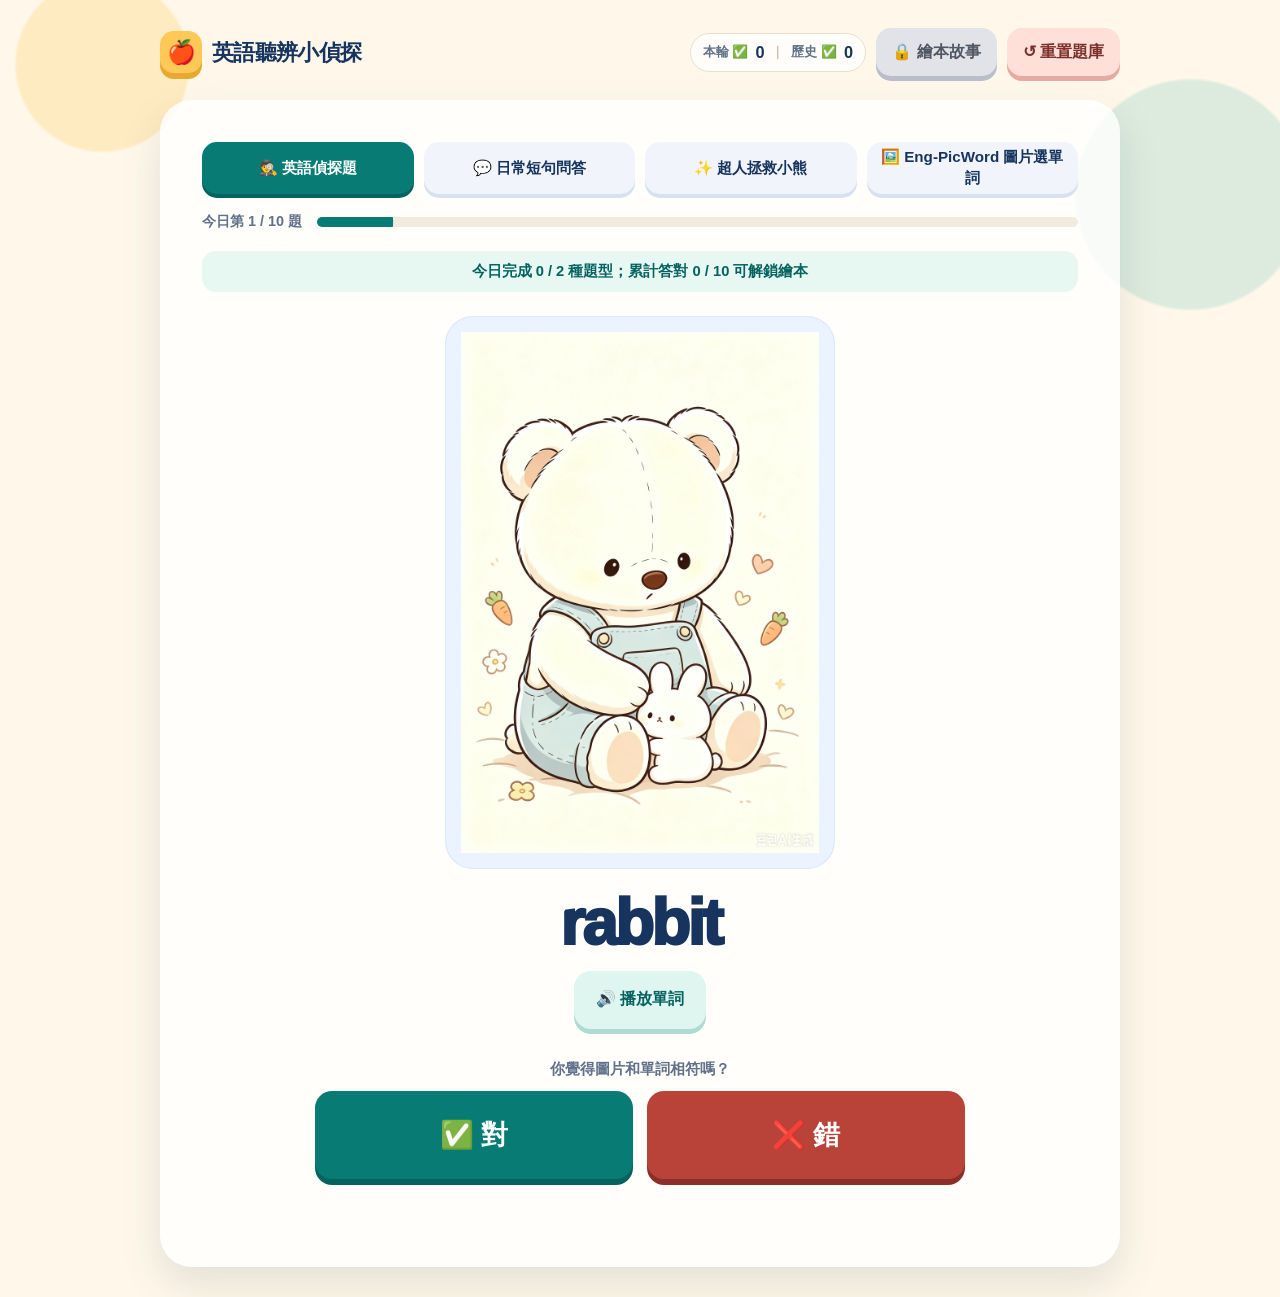
==== commit e8caec29: "revise picword picword questions" ====
--- a/index.html
+++ b/index.html
@@ -828,9 +828,45 @@
     .picword-words {
       display: grid;
       grid-template-columns: repeat(3, minmax(0, 1fr));
-      gap: 12px;
+      gap: 14px;
       width: min(100%, 620px);
       margin: 18px auto 0;
+    }
+
+    .picword-choice {
+      display: flex;
+      flex-direction: column;
+      align-items: center;
+      gap: 8px;
+    }
+
+    .picword-speaker-btn {
+      min-width: 52px;
+      height: 44px;
+      border: 2px solid #b8ddf2;
+      border-radius: 14px;
+      background: linear-gradient(180deg, #ffffff 0%, #e8f6ff 100%);
+      color: #1f6f9c;
+      font-size: 1.5rem;
+      cursor: pointer;
+      transition: transform .14s ease, box-shadow .14s ease, border-color .14s ease, background .14s ease;
+    }
+    .picword-speaker-btn:hover {
+      transform: translateY(-1px);
+      box-shadow: 0 4px 0 #a0cdea;
+    }
+    .picword-speaker-btn:active {
+      transform: translateY(1px);
+      box-shadow: none;
+    }
+    .picword-speaker-btn.is-speaking {
+      border-color: #efb129;
+      background: linear-gradient(180deg, #fff8d8 0%, #ffeab3 100%);
+      animation: picword-pulse .7s ease infinite alternate;
+    }
+    .picword-speaker-btn:disabled {
+      opacity: .4;
+      cursor: default;
     }
 
     .picword-word {
@@ -862,7 +898,6 @@
     .picword-word.is-right { color: #fff; background: var(--teal); border-color: var(--teal-dark); box-shadow: 0 5px 0 var(--teal-dark); }
     .picword-word.is-wrong { color: #fff; background: var(--coral); border-color: var(--coral-dark); box-shadow: 0 5px 0 var(--coral-dark); animation: monster-shake .5s ease; }
     .picword-word:disabled { opacity: .55; }
-    .picword-word .picword-word-speaker { margin-left: 6px; font-size: .9em; opacity: .8; }
 
     .picword-feedback { min-height: 30px; margin: 16px 0 0; color: var(--teal-dark); font-weight: 950; text-align: center; }
     .picword-feedback.retry { color: var(--coral-dark); }
@@ -2009,22 +2044,44 @@
         const grid = $("picword-words");
         grid.replaceChildren();
         shuffle(question.choices).forEach((choice) => {
-          const button = document.createElement("button");
-          button.type = "button";
-          button.className = "picword-word";
-          button.innerHTML = `<span>${choice.text}</span><span class="picword-word-speaker" aria-hidden="true">🔊</span>`;
-          button.addEventListener("click", () => {
+          /* --- wrapper for stacked layout --- */
+          const wrapper = document.createElement("div");
+          wrapper.className = "picword-choice";
+
+          /* --- 🔊 speaker button (listen-only, never selects) --- */
+          const speakBtn = document.createElement("button");
+          speakBtn.type = "button";
+          speakBtn.className = "picword-speaker-btn";
+          speakBtn.setAttribute("aria-label", `聽 ${choice.text}`);
+          speakBtn.textContent = "🔊";
+          speakBtn.addEventListener("click", () => {
+            if (picword.locked) return;
+            speakBtn.classList.add("is-speaking");
+            speakWithEnd(choice.text, "en-US", () => {
+              speakBtn.classList.remove("is-speaking");
+            });
+          });
+          wrapper.appendChild(speakBtn);
+
+          /* --- word selection button --- */
+          const wordBtn = document.createElement("button");
+          wordBtn.type = "button";
+          wordBtn.className = "picword-word";
+          wordBtn.textContent = choice.text;
+          wordBtn.addEventListener("click", () => {
             if (picword.locked) return;
             picword.locked = true;
             grid.querySelectorAll(".picword-word").forEach((item) => { item.disabled = true; });
-            button.classList.add("is-speaking");
+            wordBtn.classList.add("is-speaking");
             speakWithEnd(choice.text, "en-US", () => {
-              button.classList.remove("is-speaking");
-              if (choice.isCorrect) onPicwordCorrect(button, question);
-              else onPicwordWrong(button, question);
+              wordBtn.classList.remove("is-speaking");
+              if (choice.isCorrect) onPicwordCorrect(wordBtn, question);
+              else onPicwordWrong(wordBtn, question);
             });
           });
-          grid.appendChild(button);
+          wrapper.appendChild(wordBtn);
+
+          grid.appendChild(wrapper);
         });
         updatePicwordHud();
         showPicwordView("play");
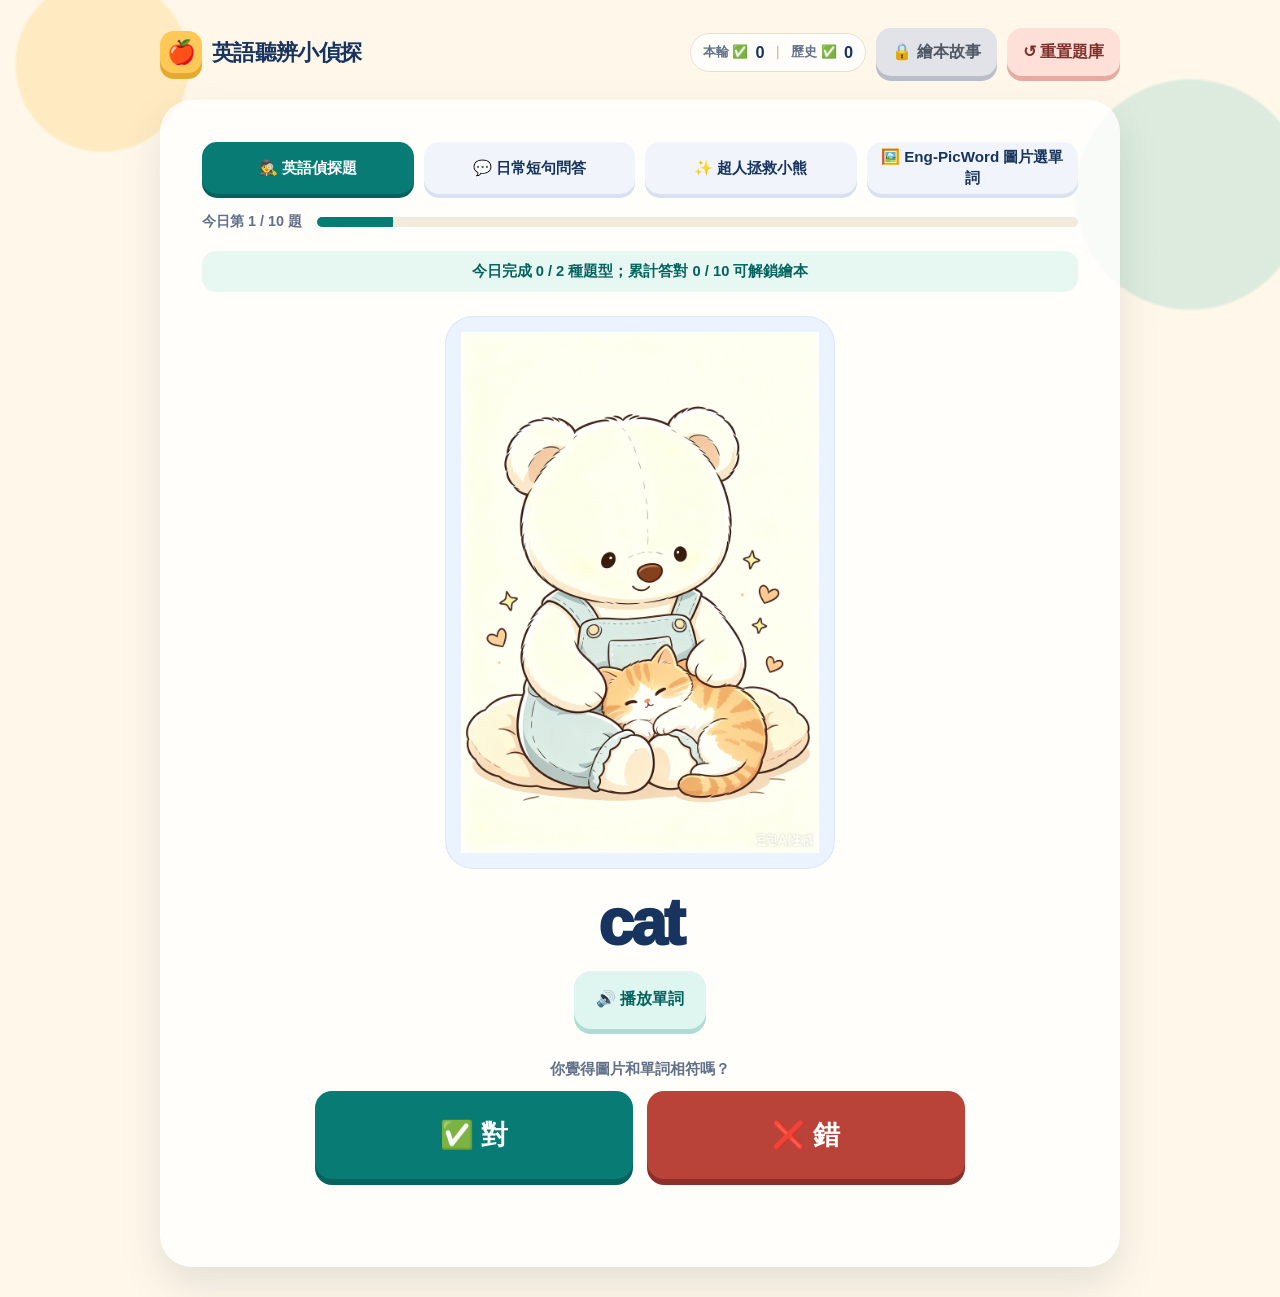
==== commit 9c394723: "debug second game" ====
--- a/index.html
+++ b/index.html
@@ -689,7 +689,7 @@
     .game-choice:hover { transform: translateY(-2px); }
     .game-choice:active { transform: translateY(2px); box-shadow: none; }
     .game-choice.selected { border-color: #efb129; background: #fff8d8; box-shadow: 0 5px 0 #e4c66c; }
-    .game-choice .game-choice-image { width: 74px; height: 66px; object-fit: contain; display: block; margin: 0 auto 4px; }
+    .game-choice .game-choice-image { width: 74px; height: 66px; display: block; margin: 0 auto 4px; }
     .game-choice .game-choice-text { display: flex; align-items: center; justify-content: center; gap: 7px; font-size: clamp(.9rem, 3.4vw, 1.08rem); line-height: 1.2; }
     .game-choice .game-choice-speaker { color: #087b75; font-size: 1.15rem; }
     .game-feedback { min-height: 32px; margin: 16px 0 0; color: #087b75; font-weight: 950; text-align: center; }
@@ -1232,35 +1232,35 @@
       ];
       const rescueQuestions = [
         { id: "rescue-01", kind: "sentence", prompt: "What colour is the banana?", promptZh: "小熊：香蕉是什麼顏色？", choices: [{ text: "It is yellow.", correct: true }, { text: "It is blue.", correct: false }, { text: "It is green.", correct: false }] },
-        { id: "rescue-02", kind: "image", prompt: "Show me the cherry.", promptZh: "超人：Show me the cherry!", choices: [{ text: "Cherry", img: "asset/enjudge/cherry.png", correct: true }, { text: "Cherry", img: "asset/enjudge/strawberry.png", correct: false }, { text: "Cherry", img: "asset/enjudge/apple.png", correct: false }] },
+        { id: "rescue-02", kind: "image", prompt: "Show me the cherry.", promptZh: "超人：Show me the cherry!", choices: [{ text: "Cherry", illustration: "cherry", correct: true }, { text: "Strawberry", illustration: "strawberry", correct: false }, { text: "Apple", illustration: "apple", correct: false }] },
         { id: "rescue-03", kind: "sentence", prompt: "What do you like?", promptZh: "小熊：你喜歡什麼？", choices: [{ text: "I like apples.", correct: true }, { text: "I like milk.", correct: false }, { text: "I like dogs.", correct: false }] },
-        { id: "rescue-04", kind: "image", prompt: "Show me red.", promptZh: "超人：Show me red!", choices: [{ text: "Red", img: "asset/enjudge/strawberry.png", correct: true }, { text: "Red", img: "asset/enjudge/banana.png", correct: false }, { text: "Red", img: "asset/enjudge/frog.png", correct: false }] },
+        { id: "rescue-04", kind: "image", prompt: "Show me red.", promptZh: "超人：Show me red!", choices: [{ text: "Strawberry", illustration: "strawberry", correct: true }, { text: "Banana", illustration: "banana", correct: false }, { text: "Frog", illustration: "frog", correct: false }] },
         { id: "rescue-05", kind: "sentence", prompt: "What animal do you see?", promptZh: "小熊：你看到什麼動物？", choices: [{ text: "I see a cat.", correct: true }, { text: "I see a book.", correct: false }, { text: "I see a pear.", correct: false }] },
-        { id: "rescue-06", kind: "image", prompt: "Show me yellow.", promptZh: "超人：Show me yellow!", choices: [{ text: "Yellow", img: "asset/enjudge/banana.png", correct: true }, { text: "Yellow", img: "asset/enjudge/orange.png", correct: false }, { text: "Yellow", img: "asset/enjudge/apple.png", correct: false }] },
+        { id: "rescue-06", kind: "image", prompt: "Show me yellow.", promptZh: "超人：Show me yellow!", choices: [{ text: "Banana", illustration: "banana", correct: true }, { text: "Orange", illustration: "orange", correct: false }, { text: "Apple", illustration: "apple", correct: false }] },
         { id: "rescue-07", kind: "sentence", prompt: "What is this?", promptZh: "小熊：這是什麼？", choices: [{ text: "It is a book.", correct: true }, { text: "It is a frog.", correct: false }, { text: "It is a dog.", correct: false }] },
-        { id: "rescue-08", kind: "image", prompt: "Touch the apple.", promptZh: "超人：Touch the apple!", choices: [{ text: "Apple", img: "asset/enjudge/apple.png", correct: true }, { text: "Apple", img: "asset/enjudge/pear.png", correct: false }, { text: "Apple", img: "asset/enjudge/pineapple.png", correct: false }] },
+        { id: "rescue-08", kind: "image", prompt: "Touch the apple.", promptZh: "超人：Touch the apple!", choices: [{ text: "Apple", illustration: "apple", correct: true }, { text: "Pear", illustration: "pear", correct: false }, { text: "Pineapple", illustration: "pineapple", correct: false }] },
         { id: "rescue-09", kind: "sentence", prompt: "Do you like cats?", promptZh: "小熊：你喜歡貓嗎？", choices: [{ text: "Yes, I do.", correct: true }, { text: "Yes, I am.", correct: false }, { text: "No, I can't.", correct: false }] },
-        { id: "rescue-10", kind: "image", prompt: "Show me the book.", promptZh: "超人：Show me the book!", choices: [{ text: "Book", img: "asset/enjudge/book.png", correct: true }, { text: "Book", img: "asset/enjudge/pencil.png", correct: false }, { text: "Book", img: "asset/enjudge/schoolbag.png", correct: false }] },
+        { id: "rescue-10", kind: "image", prompt: "Show me the book.", promptZh: "超人：Show me the book!", choices: [{ text: "Book", illustration: "book", correct: true }, { text: "Pencil", illustration: "pencil", correct: false }, { text: "Schoolbag", illustration: "schoolbag", correct: false }] },
         { id: "rescue-11", kind: "sentence", prompt: "How are you?", promptZh: "小熊：你好嗎？", choices: [{ text: "I am fine, thank you.", correct: true }, { text: "I am five years old.", correct: false }, { text: "I am at school.", correct: false }] },
-        { id: "rescue-12", kind: "image", prompt: "Touch the frog.", promptZh: "超人：Touch the frog!", choices: [{ text: "Frog", img: "asset/enjudge/frog.png", correct: true }, { text: "Frog", img: "asset/enjudge/rabbit.png", correct: false }, { text: "Frog", img: "asset/enjudge/cat.png", correct: false }] },
+        { id: "rescue-12", kind: "image", prompt: "Touch the frog.", promptZh: "超人：Touch the frog!", choices: [{ text: "Frog", illustration: "frog", correct: true }, { text: "Rabbit", illustration: "rabbit", correct: false }, { text: "Cat", illustration: "cat", correct: false }] },
         { id: "rescue-13", kind: "sentence", prompt: "What do you drink?", promptZh: "小熊：你喝什麼？", choices: [{ text: "I drink milk.", correct: true }, { text: "I eat milk.", correct: false }, { text: "I drink apples.", correct: false }] },
-        { id: "rescue-14", kind: "image", prompt: "Show me the dog.", promptZh: "超人：Show me the dog!", choices: [{ text: "Dog", img: "asset/enjudge/dog.png", correct: true }, { text: "Dog", img: "asset/enjudge/rabbit.png", correct: false }, { text: "Dog", img: "asset/enjudge/bird.png", correct: false }] },
+        { id: "rescue-14", kind: "image", prompt: "Show me the dog.", promptZh: "超人：Show me the dog!", choices: [{ text: "Dog", illustration: "dog", correct: true }, { text: "Rabbit", illustration: "rabbit", correct: false }, { text: "Bird", illustration: "bird", correct: false }] },
         { id: "rescue-15", kind: "sentence", prompt: "How old are you?", promptZh: "小熊：你幾歲？", choices: [{ text: "I am five years old.", correct: true }, { text: "I like five apples.", correct: false }, { text: "I am at home.", correct: false }] },
-        { id: "rescue-16", kind: "image", prompt: "Touch the pencil.", promptZh: "超人：Touch the pencil!", choices: [{ text: "Pencil", img: "asset/enjudge/pencil.png", correct: true }, { text: "Pencil", img: "asset/enjudge/eraser.png", correct: false }, { text: "Pencil", img: "asset/enjudge/scissors.png", correct: false }] },
+        { id: "rescue-16", kind: "image", prompt: "Touch the pencil.", promptZh: "超人：Touch the pencil!", choices: [{ text: "Pencil", illustration: "pencil", correct: true }, { text: "Eraser", illustration: "eraser", correct: false }, { text: "Scissors", illustration: "scissors", correct: false }] },
         { id: "rescue-17", kind: "sentence", prompt: "Where are you?", promptZh: "小熊：你在哪裡？", choices: [{ text: "I am at school.", correct: true }, { text: "I am happy.", correct: false }, { text: "I like school.", correct: false }] },
-        { id: "rescue-18", kind: "image", prompt: "Show me green.", promptZh: "超人：Show me green!", choices: [{ text: "Green", img: "asset/enjudge/frog.png", correct: true }, { text: "Green", img: "asset/enjudge/strawberry.png", correct: false }, { text: "Green", img: "asset/enjudge/orange.png", correct: false }] },
+        { id: "rescue-18", kind: "image", prompt: "Show me green.", promptZh: "超人：Show me green!", choices: [{ text: "Frog", illustration: "frog", correct: true }, { text: "Strawberry", illustration: "strawberry", correct: false }, { text: "Orange", illustration: "orange", correct: false }] },
         { id: "rescue-19", kind: "sentence", prompt: "What can you do?", promptZh: "小熊：你會做什麼？", choices: [{ text: "I can jump.", correct: true }, { text: "I am jump.", correct: false }, { text: "I like jump.", correct: false }] },
-        { id: "rescue-20", kind: "image", prompt: "Touch the rabbit.", promptZh: "超人：Touch the rabbit!", choices: [{ text: "Rabbit", img: "asset/enjudge/rabbit.png", correct: true }, { text: "Rabbit", img: "asset/enjudge/cat.png", correct: false }, { text: "Rabbit", img: "asset/enjudge/dog.png", correct: false }] },
+        { id: "rescue-20", kind: "image", prompt: "Touch the rabbit.", promptZh: "超人：Touch the rabbit!", choices: [{ text: "Rabbit", illustration: "rabbit", correct: true }, { text: "Cat", illustration: "cat", correct: false }, { text: "Dog", illustration: "dog", correct: false }] },
         { id: "rescue-21", kind: "sentence", prompt: "What do you see?", promptZh: "小熊：你看到了什麼？", choices: [{ text: "I see a bird.", correct: true }, { text: "I hear a bird.", correct: false }, { text: "I like a bird.", correct: false }] },
-        { id: "rescue-22", kind: "image", prompt: "Show me the pear.", promptZh: "超人：Show me the pear!", choices: [{ text: "Pear", img: "asset/enjudge/pear.png", correct: true }, { text: "Pear", img: "asset/enjudge/apple.png", correct: false }, { text: "Pear", img: "asset/enjudge/orange.png", correct: false }] },
+        { id: "rescue-22", kind: "image", prompt: "Show me the pear.", promptZh: "超人：Show me the pear!", choices: [{ text: "Pear", illustration: "pear", correct: true }, { text: "Apple", illustration: "apple", correct: false }, { text: "Orange", illustration: "orange", correct: false }] },
         { id: "rescue-23", kind: "sentence", prompt: "Do you want to play?", promptZh: "小熊：你想玩嗎？", choices: [{ text: "Yes, please.", correct: true }, { text: "Yes, I am.", correct: false }, { text: "I play a ball.", correct: false }] },
-        { id: "rescue-24", kind: "image", prompt: "Touch the schoolbag.", promptZh: "超人：Touch the schoolbag!", choices: [{ text: "Schoolbag", img: "asset/enjudge/schoolbag.png", correct: true }, { text: "Schoolbag", img: "asset/enjudge/book.png", correct: false }, { text: "Schoolbag", img: "asset/enjudge/pencil.png", correct: false }] },
+        { id: "rescue-24", kind: "image", prompt: "Touch the schoolbag.", promptZh: "超人：Touch the schoolbag!", choices: [{ text: "Schoolbag", illustration: "schoolbag", correct: true }, { text: "Book", illustration: "book", correct: false }, { text: "Pencil", illustration: "pencil", correct: false }] },
         { id: "rescue-25", kind: "sentence", prompt: "How is the weather?", promptZh: "小熊：天氣怎樣？", choices: [{ text: "It is sunny.", correct: true }, { text: "It is Sunday.", correct: false }, { text: "I like the sun.", correct: false }] },
-        { id: "rescue-26", kind: "image", prompt: "Show me the strawberry.", promptZh: "超人：Show me the strawberry!", choices: [{ text: "Strawberry", img: "asset/enjudge/strawberry.png", correct: true }, { text: "Strawberry", img: "asset/enjudge/cherry.png", correct: false }, { text: "Strawberry", img: "asset/enjudge/apple.png", correct: false }] },
+        { id: "rescue-26", kind: "image", prompt: "Show me the strawberry.", promptZh: "超人：Show me the strawberry!", choices: [{ text: "Strawberry", illustration: "strawberry", correct: true }, { text: "Cherry", illustration: "cherry", correct: false }, { text: "Apple", illustration: "apple", correct: false }] },
         { id: "rescue-27", kind: "sentence", prompt: "What do you have?", promptZh: "小熊：你有什麼？", choices: [{ text: "I have an eraser.", correct: true }, { text: "I am an eraser.", correct: false }, { text: "I like eraser.", correct: false }] },
-        { id: "rescue-28", kind: "image", prompt: "Touch the bird.", promptZh: "超人：Touch the bird!", choices: [{ text: "Bird", img: "asset/enjudge/bird.png", correct: true }, { text: "Bird", img: "asset/enjudge/dog.png", correct: false }, { text: "Bird", img: "asset/enjudge/frog.png", correct: false }] },
+        { id: "rescue-28", kind: "image", prompt: "Touch the bird.", promptZh: "超人：Touch the bird!", choices: [{ text: "Bird", illustration: "bird", correct: true }, { text: "Dog", illustration: "dog", correct: false }, { text: "Frog", illustration: "frog", correct: false }] },
         { id: "rescue-29", kind: "sentence", prompt: "Do you like drawing?", promptZh: "小熊：你喜歡畫畫嗎？", choices: [{ text: "Yes, I do.", correct: true }, { text: "Yes, I am.", correct: false }, { text: "I draw a pencil.", correct: false }] },
-        { id: "rescue-30", kind: "image", prompt: "Show me the pineapple.", promptZh: "超人：Show me the pineapple!", choices: [{ text: "Pineapple", img: "asset/enjudge/pineapple.png", correct: true }, { text: "Pineapple", img: "asset/enjudge/pear.png", correct: false }, { text: "Pineapple", img: "asset/enjudge/banana.png", correct: false }] }
+        { id: "rescue-30", kind: "image", prompt: "Show me the pineapple.", promptZh: "超人：Show me the pineapple!", choices: [{ text: "Pineapple", illustration: "pineapple", correct: true }, { text: "Pear", illustration: "pear", correct: false }, { text: "Banana", illustration: "banana", correct: false }] }
       ];
 
       const state = {
@@ -1731,6 +1731,32 @@
         $("rescue-game-win").hidden = view !== "win";
       };
 
+      const rescueIllustrations = {
+        apple: '<path d="M60 31c-18-14-36 1-33 21 3 22 16 34 29 29 3-1 5-1 8 0 14 5 27-9 29-31 2-19-17-33-33-19Z" fill="#f06459"/><path d="M60 32c-2-10 2-16 9-20" fill="none" stroke="#17345f" stroke-width="5" stroke-linecap="round"/><path d="M64 19c9-9 19-7 21 1-8 7-15 7-21-1Z" fill="#58a77d" stroke="#17345f" stroke-width="3" stroke-linejoin="round"/><path d="M41 43c-5 8-5 18-1 24" fill="none" stroke="#ffaaa0" stroke-width="4" stroke-linecap="round"/>',
+        banana: '<path d="M24 25c13 27 32 43 67 38-8 19-31 25-51 14C25 67 18 47 18 31l6-6Z" fill="#f6c84b" stroke="#17345f" stroke-width="4" stroke-linejoin="round"/><path d="M91 59c4 0 7-2 9-5l3 6c-3 5-8 8-14 8M21 25l-4-7 8-2 5 6" fill="#e99d3c" stroke="#17345f" stroke-width="4" stroke-linejoin="round"/><path d="M37 40c12 15 27 23 44 25" fill="none" stroke="#ffe38b" stroke-width="4" stroke-linecap="round"/>',
+        bird: '<path d="M23 55c0-18 15-31 34-31 17 0 31 12 34 28l14 8-15 5c-6 14-20 22-36 19-18-3-31-14-31-29Z" fill="#5eaed3" stroke="#17345f" stroke-width="4" stroke-linejoin="round"/><path d="M51 46c14-14 31-8 33 7-8 10-20 14-34 11" fill="#a7d8e7" stroke="#17345f" stroke-width="3" stroke-linejoin="round"/><path d="m91 50 17 8-17 7" fill="#f3a841" stroke="#17345f" stroke-width="3" stroke-linejoin="round"/><circle cx="74" cy="43" r="3.5" fill="#17345f"/><path d="m45 82-5 8m25-8 2 8" stroke="#17345f" stroke-width="4" stroke-linecap="round"/>',
+        book: '<path d="M20 29c15-5 28-2 40 7v46c-12-8-25-10-40-5V29Z" fill="#f7f3e8" stroke="#17345f" stroke-width="4" stroke-linejoin="round"/><path d="M100 29c-15-5-28-2-40 7v46c12-8 25-10 40-5V29Z" fill="#fffdf6" stroke="#17345f" stroke-width="4" stroke-linejoin="round"/><path d="M60 36v46M30 42c8-2 15-1 22 2m-22 8c8-2 15-1 22 2m26-10c7-3 14-4 22-2m-22 12c7-3 14-4 22-2" fill="none" stroke="#5eaed3" stroke-width="3" stroke-linecap="round"/><path d="M22 27h16v8l-8-4-8 4Z" fill="#f06459"/>',
+        cat: '<path d="m31 41-3-22 22 12c7-2 14-2 21 0l22-12-3 24c7 8 10 18 7 28-4 15-20 23-38 23S25 86 22 70c-2-11 1-21 9-29Z" fill="#f3a65a" stroke="#17345f" stroke-width="4" stroke-linejoin="round"/><path d="m36 30 11 6m37-6L73 36" stroke="#f8d1a0" stroke-width="5" stroke-linecap="round"/><ellipse cx="45" cy="61" rx="3.5" ry="5" fill="#17345f"/><ellipse cx="75" cy="61" rx="3.5" ry="5" fill="#17345f"/><path d="m56 71 5 4 5-4m-5 4v5m-9 0-15 2m24-2 17 2" fill="none" stroke="#17345f" stroke-width="3" stroke-linecap="round"/>',
+        cherry: '<path d="M58 47c-2-13-1-24 7-34m0 14c8-11 17-13 25-9" fill="none" stroke="#538765" stroke-width="5" stroke-linecap="round"/><path d="M68 17c8-10 20-10 25-2-7 8-16 9-25 2Z" fill="#72b982" stroke="#17345f" stroke-width="3" stroke-linejoin="round"/><circle cx="43" cy="64" r="20" fill="#e94e56" stroke="#17345f" stroke-width="4"/><circle cx="83" cy="65" r="20" fill="#f06459" stroke="#17345f" stroke-width="4"/><path d="M35 56c4-4 8-5 12-4m29 5c4-4 8-5 12-4" fill="none" stroke="#ff9a8e" stroke-width="4" stroke-linecap="round"/>',
+        dog: '<path d="M31 40c-15-8-24 2-21 20 2 14 10 24 22 21l6-12m48-29c15-8 24 2 21 20-2 14-10 24-22 21l-6-12" fill="#bd7c4d" stroke="#17345f" stroke-width="4" stroke-linejoin="round"/><path d="M33 40c7-9 16-13 27-13s20 4 27 13l4 28c-2 17-14 27-31 27S31 85 29 68l4-28Z" fill="#e8b47a" stroke="#17345f" stroke-width="4" stroke-linejoin="round"/><circle cx="46" cy="57" r="3.5" fill="#17345f"/><circle cx="74" cy="57" r="3.5" fill="#17345f"/><ellipse cx="60" cy="71" rx="11" ry="8" fill="#fff2da" stroke="#17345f" stroke-width="3"/><path d="M56 68h8m-4 5v8m-7 1c4 4 10 4 14 0" fill="none" stroke="#17345f" stroke-width="3" stroke-linecap="round"/>',
+        eraser: '<g transform="rotate(-13 60 56)"><rect x="25" y="38" width="70" height="38" rx="9" fill="#f28d9b" stroke="#17345f" stroke-width="4"/><path d="M59 39v36" stroke="#17345f" stroke-width="4"/><path d="M33 47h18m-18 9h12" stroke="#ffc3c9" stroke-width="4" stroke-linecap="round"/><path d="M61 47h25m-25 9h18" stroke="#f7c6a4" stroke-width="4" stroke-linecap="round"/></g>',
+        frog: '<path d="M27 53c0-19 14-32 33-32s33 13 33 32v15c0 14-14 24-33 24S27 82 27 68V53Z" fill="#75bd76" stroke="#17345f" stroke-width="4"/><circle cx="39" cy="38" r="13" fill="#8bcf80" stroke="#17345f" stroke-width="4"/><circle cx="81" cy="38" r="13" fill="#8bcf80" stroke="#17345f" stroke-width="4"/><circle cx="40" cy="38" r="3.5" fill="#17345f"/><circle cx="80" cy="38" r="3.5" fill="#17345f"/><path d="M42 68c10 12 26 12 36 0" fill="none" stroke="#17345f" stroke-width="4" stroke-linecap="round"/><circle cx="34" cy="60" r="5" fill="#f49a91"/><circle cx="86" cy="60" r="5" fill="#f49a91"/>',
+        orange: '<circle cx="60" cy="56" r="34" fill="#f39a42" stroke="#17345f" stroke-width="4"/><path d="M60 22c0-8 4-12 11-15m-11 15c8-8 16-8 22-3-6 8-14 9-22 3Z" fill="#5da779" stroke="#17345f" stroke-width="3" stroke-linejoin="round"/><path d="M60 29v54M33 42l54 28M35 71l50-30" fill="none" stroke="#ffd08a" stroke-width="3" stroke-linecap="round"/><circle cx="60" cy="56" r="5" fill="#ffd08a"/>',
+        pear: '<path d="M58 24c-1 14-5 18-16 24-17 9-20 31-8 44 10 11 42 11 52 0 12-13 9-35-8-44-11-6-15-10-16-24" fill="#9acb67" stroke="#17345f" stroke-width="4" stroke-linejoin="round"/><path d="M60 24c-1-7 2-11 8-15m-8 15c7-8 15-8 20-3-5 7-12 8-20 3Z" fill="#52946d" stroke="#17345f" stroke-width="3" stroke-linejoin="round"/><path d="M39 64c-4 7-4 14 0 20" fill="none" stroke="#c8e69a" stroke-width="4" stroke-linecap="round"/>',
+        pencil: '<g transform="rotate(-42 60 56)"><rect x="48" y="20" width="24" height="57" rx="4" fill="#f5ca55" stroke="#17345f" stroke-width="4"/><path d="M48 28h24M48 68h24" stroke="#f29b54" stroke-width="4"/><path d="m48 77 12 21 12-21Z" fill="#f2d2a3" stroke="#17345f" stroke-width="4" stroke-linejoin="round"/><path d="m56 91 4 7 4-7" fill="#17345f"/></g>',
+        pineapple: '<path d="M40 35 30 16l21 11 9-20 10 20 21-11-10 22" fill="#67a96f" stroke="#17345f" stroke-width="4" stroke-linejoin="round"/><path d="M60 30c-23 0-34 14-34 35s11 31 34 31 34-10 34-31-11-35-34-35Z" fill="#f2bc4c" stroke="#17345f" stroke-width="4"/><path d="m40 39 40 49m1-49L40 88M29 57h62M28 75h64" fill="none" stroke="#d99536" stroke-width="3" stroke-linecap="round"/>',
+        rabbit: '<path d="M43 42 34 12c-2-8 5-11 10-4l16 27m17 7 10-30c3-8 10-5 9 3l-3 34" fill="#f3e6d3" stroke="#17345f" stroke-width="4" stroke-linejoin="round"/><path d="m42 29 9 20m31-21-8 21" fill="none" stroke="#f2a0a0" stroke-width="5" stroke-linecap="round"/><circle cx="60" cy="64" r="34" fill="#fff8ed" stroke="#17345f" stroke-width="4"/><circle cx="48" cy="60" r="3.5" fill="#17345f"/><circle cx="72" cy="60" r="3.5" fill="#17345f"/><path d="m56 70 4 4 4-4m-4 4v7m-8 1c5 4 11 4 16 0" fill="none" stroke="#17345f" stroke-width="3" stroke-linecap="round"/>',
+        scissors: '<circle cx="37" cy="68" r="14" fill="none" stroke="#f28d9b" stroke-width="8"/><circle cx="37" cy="68" r="14" fill="none" stroke="#17345f" stroke-width="3"/><circle cx="37" cy="36" r="14" fill="none" stroke="#5eaed3" stroke-width="8"/><circle cx="37" cy="36" r="14" fill="none" stroke="#17345f" stroke-width="3"/><path d="m48 45 55-27M48 60l55 28M47 52l18 1" fill="none" stroke="#17345f" stroke-width="5" stroke-linecap="round"/><circle cx="49" cy="52" r="5" fill="#f5ca55" stroke="#17345f" stroke-width="3"/>',
+        schoolbag: '<path d="M37 36V29c0-13 8-20 23-20s23 7 23 20v7" fill="none" stroke="#17345f" stroke-width="5" stroke-linecap="round"/><path d="M28 37c0-7 6-12 13-12h38c7 0 13 5 13 12v46c0 8-6 13-14 13H42c-8 0-14-5-14-13V37Z" fill="#5daeb0" stroke="#17345f" stroke-width="4"/><path d="M39 61c0-6 5-10 11-10h20c6 0 11 4 11 10v17H39V61Z" fill="#f6c84b" stroke="#17345f" stroke-width="4"/><path d="M54 29v12m12-12v12" stroke="#f6c84b" stroke-width="4" stroke-linecap="round"/><circle cx="60" cy="68" r="3" fill="#17345f"/>',
+        strawberry: '<path d="M27 35c12-11 53-11 66 0-2 31-17 53-33 58-17-5-31-27-33-58Z" fill="#ed5a5c" stroke="#17345f" stroke-width="4" stroke-linejoin="round"/><path d="m60 39-18-17-2 18-16-8 5 17m31-10 18-17 2 18 16-8-5 17" fill="#63aa71" stroke="#17345f" stroke-width="4" stroke-linejoin="round"/><g fill="#ffe8a8"><ellipse cx="43" cy="48" rx="2" ry="3"/><ellipse cx="58" cy="47" rx="2" ry="3"/><ellipse cx="74" cy="48" rx="2" ry="3"/><ellipse cx="37" cy="62" rx="2" ry="3"/><ellipse cx="52" cy="63" rx="2" ry="3"/><ellipse cx="68" cy="63" rx="2" ry="3"/><ellipse cx="45" cy="78" rx="2" ry="3"/><ellipse cx="61" cy="80" rx="2" ry="3"/><ellipse cx="76" cy="71" rx="2" ry="3"/></g>',
+      };
+
+      const renderRescueIllustration = (name) => {
+        const artwork = rescueIllustrations[name];
+        if (!artwork) throw new Error(`Missing rescue illustration: ${name}`);
+        return `<svg class="game-choice-image" viewBox="0 0 120 108" aria-hidden="true" focusable="false"><circle cx="60" cy="54" r="49" fill="#fff4da"/>${artwork}</svg>`;
+      };
+
       const showRescuePopup = (isError) => {
         window.clearTimeout(rescuePopupTimer);
         const popup = $("rescue-popup");
@@ -1775,7 +1801,7 @@
           button.type = "button";
           button.className = question.kind === "image" ? "game-choice is-image" : "game-choice is-sentence";
           button.innerHTML = question.kind === "image"
-            ? `<img class="game-choice-image" src="${choice.img}" alt="${choice.text}"><span class="game-choice-image-tag">${choice.text}</span>`
+            ? `${renderRescueIllustration(choice.illustration)}<span class="game-choice-image-tag">${choice.text}</span>`
             : `<span class="game-choice-text">${choice.text} <span class="game-choice-speaker" aria-hidden="true">🔊</span></span>`;
           button.addEventListener("click", () => {
             if (rescue.locked) return;
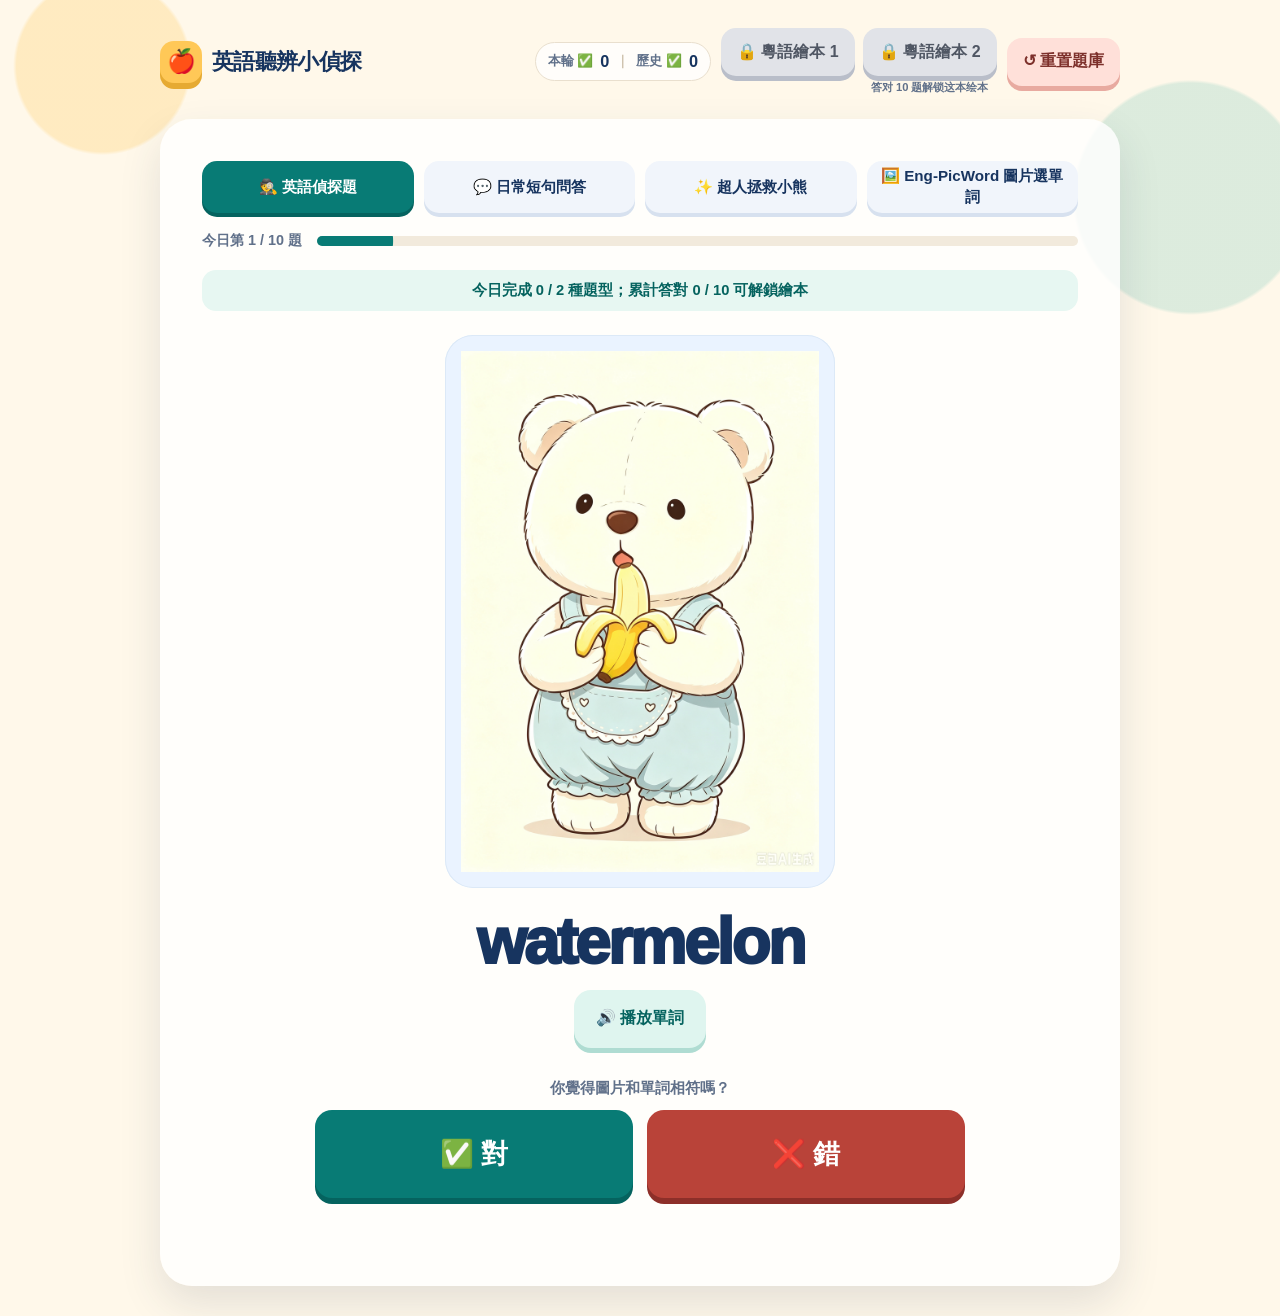
==== commit 2c9503f3: "add storybook" ====
--- a/index.html
+++ b/index.html
@@ -93,6 +93,10 @@
       gap: 10px;
     }
 
+    .storybook-actions { display: flex; align-items: flex-start; gap: 8px; }
+    .storybook-entry { display: grid; justify-items: center; gap: 4px; }
+    .storybook-entry-note { max-width: 150px; color: var(--muted); font-size: .7rem; font-weight: 850; text-align: center; }
+
     .score-strip {
       display: flex;
       align-items: center;
@@ -144,6 +148,8 @@
       background: #e1e3e8;
       box-shadow: 0 5px 0 #b9bec9;
     }
+
+    .storybook-button:disabled { cursor: not-allowed; }
 
     .reset-button {
       color: #7d302b;
@@ -497,6 +503,31 @@
       object-fit: contain;
       border-radius: 17px;
     }
+
+    .storybook-image.is-audio-trigger { cursor: pointer; }
+    .storybook-image.is-audio-trigger:focus-visible { outline: 4px solid var(--purple); outline-offset: 4px; }
+
+    #storybook-state.is-book2 {
+      position: fixed;
+      inset: 0;
+      z-index: 30;
+      display: grid;
+      place-items: center;
+      overflow-y: auto;
+      padding: 16px;
+      background: rgba(23, 52, 95, .58);
+    }
+    #storybook-state.is-book2 .storybook-card {
+      width: min(100%, 760px);
+      max-height: calc(100dvh - 32px);
+      overflow-y: auto;
+      padding: clamp(16px, 4vw, 28px);
+      border-radius: 26px;
+      background: #fffaf0;
+      box-shadow: 0 18px 50px rgba(23, 52, 95, .28);
+    }
+    .storybook-narration { max-width: 36rem; margin: 12px 0 0; color: var(--ink); font-size: clamp(1rem, 3.5vw, 1.2rem); font-weight: 850; line-height: 1.55; }
+    .storybook-audio-status { min-height: 1.4em; margin: 8px 0 0; color: var(--muted); font-size: .88rem; font-weight: 800; }
 
     .storybook-image-fallback {
       display: grid;
@@ -961,8 +992,26 @@
 
     @media (max-width: 760px) {
       .topbar { align-items: flex-start; flex-wrap: wrap; }
-      .top-actions { width: 100%; justify-content: space-between; }
-      .storybook-button { flex: 1; }
+      .top-actions { width: 100%; justify-content: space-between; flex-wrap: wrap; }
+      .storybook-actions { order: 3; width: 100%; }
+      .storybook-actions > .storybook-button,
+      .storybook-entry { flex: 1; }
+      .storybook-button { width: 100%; min-width: 0; padding-inline: 8px; }
+      .storybook-entry-note { max-width: none; }
+      #storybook-state.is-book2 { align-items: stretch; padding: 8px; }
+      #storybook-state.is-book2 .storybook-card {
+        width: 100%;
+        max-height: calc(100dvh - 16px);
+        padding: 14px 12px;
+        border-radius: 20px;
+      }
+      #storybook-state.is-book2 .storybook-topbar { margin-bottom: 10px; }
+      #storybook-state.is-book2 .storybook-title { margin-top: 4px; font-size: clamp(1.65rem, 7vw, 2.2rem); }
+      #storybook-state.is-book2 .storybook-subtitle { margin-bottom: 12px; }
+      #storybook-state.is-book2 .storybook-image-frame { width: 100%; min-height: 0; height: min(48dvh, 420px); padding: 8px; }
+      #storybook-state.is-book2 .storybook-image { max-height: 100%; }
+      #storybook-state.is-book2 .storybook-page-label { margin: 9px 0; }
+      #storybook-state.is-book2 .story-nav { margin-top: 12px; }
     }
 
     @media (max-width: 420px) {
@@ -992,7 +1041,13 @@
           <span class="score-divider">｜</span>
           <span>歷史 ✅</span><strong id="right-count">0</strong>
         </div>
-        <button id="storybook-button" class="storybook-button is-locked" type="button">🔒 繪本故事</button>
+        <div class="storybook-actions">
+          <button id="storybook-button" class="storybook-button is-locked" type="button">🔒 粵語繪本 1</button>
+          <div class="storybook-entry">
+            <button id="storybook-book2-button" class="storybook-button is-locked" type="button" disabled>🔒 粵語繪本 2</button>
+            <span id="storybook-book2-note" class="storybook-entry-note">答对 10 题解锁这本绘本</span>
+          </div>
+        </div>
         <button id="reset-button" class="reset-button" type="button">↺ 重置題庫</button>
       </div>
     </header>
@@ -1165,12 +1220,14 @@
             <button id="back-button" class="back-button" type="button">← 返回練習</button>
             <span id="storybook-progress" class="storybook-page-label">第 1 / 5 頁</span>
           </div>
-          <h1 class="storybook-title">小小繪本時間</h1>
-          <p class="storybook-subtitle">聽一聽粵語故事，慢慢翻頁看圖畫。</p>
+          <h1 id="storybook-title" class="storybook-title">小小繪本時間</h1>
+          <p id="storybook-subtitle" class="storybook-subtitle">聽一聽粵語故事，慢慢翻頁看圖畫。</p>
           <div class="storybook-image-frame">
             <img id="storybook-image" class="storybook-image" src="asset/storybook/page1.png" alt="繪本插圖">
-            <div id="storybook-image-fallback" class="storybook-image-fallback" hidden>繪本圖片準備中，請稍後放入 page1.png 至 page5.png。</div>
+            <div id="storybook-image-fallback" class="storybook-image-fallback" hidden>繪本圖片準備中，請稍後再試。</div>
           </div>
+          <p id="storybook-narration" class="storybook-narration" hidden></p>
+          <p id="storybook-audio-status" class="storybook-audio-status" role="status" aria-live="polite"></p>
           <p id="storybook-page-label" class="storybook-page-label">第 1 / 5 頁</p>
           <button id="storybook-speak-button" class="speak-button story-speak-button" type="button">🔊 播放粵語故事</button>
           <div class="story-nav">
@@ -1216,6 +1273,7 @@
       const WRONG_KEY = "enJudgeWrongQuestions";
       const DAILY_LIMIT = 10;
       const STORYBOOK_KEY = "storybookUnlocked";
+      const STORYBOOK_BOOK2_KEY = "storybookBook2Unlocked";
       const RESET_PASSWORD = "1234";
       const GAME_PROGRESS_KEY = "ultramanRescueProgress";
       const GAME_DAILY_LIMIT = 5;
@@ -1229,6 +1287,13 @@
         { img: "asset/storybook/page3.png", text: "小兔子来了，它们分享甜甜的草莓。" },
         { img: "asset/storybook/page4.png", text: "小可爱拿出铅笔，把看到的东西画下来。" },
         { img: "asset/storybook/page5.png", text: "把发现画进本子，小可爱快乐地回家了。" }
+      ];
+      const storyBook2Pages = [
+        { img: "asset/storybook/book2-page1.jpeg", text: "小熊在公园里，遇见了一只迷路的小狗。" },
+        { img: "asset/storybook/book2-page2.png", text: "小熊轻轻地照顾它，给它水和好吃的。" },
+        { img: "asset/storybook/book2-page3.png", text: "小熊牵着小狗，一起寻找它的主人。" },
+        { img: "asset/storybook/book2-page4.svg", text: "主人终于来了，小狗高兴地摇尾巴。" },
+        { img: "asset/storybook/book2-page4.png", text: "从那天起，小熊和小狗成了最好的朋友。" }
       ];
       const rescueQuestions = [
         { id: "rescue-01", kind: "sentence", prompt: "What colour is the banana?", promptZh: "小熊：香蕉是什麼顏色？", choices: [{ text: "It is yellow.", correct: true }, { text: "It is blue.", correct: false }, { text: "It is green.", correct: false }] },
@@ -1277,7 +1342,8 @@
         locked: false,
         nextTimer: null,
         activeView: "quiz",
-        returnView: "quiz"
+        returnView: "quiz",
+        storyBookId: "book1"
       };
 
       const $ = (id) => document.getElementById(id);
@@ -1299,6 +1365,8 @@
       let successPopupTimer;
       let rescuePopupTimer;
       let picwordPopupTimer;
+      let storyVoiceLoadTimer = null;
+      let waitingForStoryVoice = false;
       const RESCUE_TOTAL = Math.max(1, Math.round(rescueQuestions.length / GAME_FRAGMENT_TARGET));
       const rescue = { progress: null, current: null, selected: null, locked: false, timer: null };
 
@@ -1309,6 +1377,8 @@
 
       const setStoredNumber = (key, value) => localStorage.setItem(key, String(value));
       const isStorybookUnlocked = () => localStorage.getItem(STORYBOOK_KEY) === "true";
+      const isSecondStorybookUnlocked = () => localStorage.getItem(STORYBOOK_BOOK2_KEY) === "true";
+      const getActiveStoryPages = () => state.storyBookId === "book2" ? storyBook2Pages : storyBookPages;
       const todayKey = () => {
         const now = new Date();
         const month = String(now.getMonth() + 1).padStart(2, "0");
@@ -1359,10 +1429,17 @@
         state.wrongQuestions = getWrongQuestions();
         $("round-right-count").textContent = String(state.roundRight);
         $("right-count").textContent = String(history);
+        if (history >= 10) localStorage.setItem(STORYBOOK_BOOK2_KEY, "true");
         const unlocked = isStorybookUnlocked();
         const button = $("storybook-button");
         button.classList.toggle("is-locked", !unlocked);
-        button.textContent = unlocked ? "📖 繪本故事" : "🔒 繪本故事";
+        button.textContent = unlocked ? "📖 粵語繪本 1" : "🔒 粵語繪本 1";
+        const secondBookUnlocked = isSecondStorybookUnlocked();
+        const secondBookButton = $("storybook-book2-button");
+        secondBookButton.disabled = !secondBookUnlocked;
+        secondBookButton.classList.toggle("is-locked", !secondBookUnlocked);
+        secondBookButton.textContent = secondBookUnlocked ? "📖 粵語繪本 2" : "🔒 粵語繪本 2";
+        $("storybook-book2-note").textContent = secondBookUnlocked ? "已解鎖，點擊開始閱讀" : "答对 10 题解锁这本绘本";
         $("unlock-note").textContent = unlocked
           ? `📚 今日進度：${state.dailyProgress.completedTypes.length} / 2 種題型完成，待重做錯題：${state.wrongQuestions.length} 題`
           : `今日完成 ${state.dailyProgress.completedTypes.length} / 2 種題型；累計答對 ${Math.min(history, 10)} / 10 可解鎖繪本`;
@@ -1400,21 +1477,45 @@
         });
       };
 
-      const speakStory = () => {
+      const getCantoneseVoice = () => {
         const voices = "speechSynthesis" in window ? window.speechSynthesis.getVoices() : [];
-        const cantoneseVoice = voices.find((voice) => /^yue[-_]hk$/i.test(voice.lang))
+        return voices.find((voice) => /^yue[-_]hk$/i.test(voice.lang))
           || voices.find((voice) => /^zh[-_]hk$/i.test(voice.lang))
           || voices.find((voice) => /cantonese|廣東話|粵語|香港/i.test(`${voice.name} ${voice.lang}`));
+      };
+
+      const speakStory = () => {
+        const cantoneseVoice = getCantoneseVoice();
         if (!cantoneseVoice) {
-          window.alert("找不到香港粵語語音，請在瀏覽器或系統中安裝／啟用香港粵語語音後再試。");
+          const message = "找不到香港粵語語音，請在瀏覽器或系統中安裝／啟用香港粵語語音後再試。";
+          if (state.storyBookId === "book2" && "speechSynthesis" in window) {
+            waitingForStoryVoice = true;
+            $("storybook-audio-status").textContent = "正在準備粵語語音…";
+            window.clearTimeout(storyVoiceLoadTimer);
+            storyVoiceLoadTimer = window.setTimeout(() => {
+              if (!waitingForStoryVoice) return;
+              waitingForStoryVoice = false;
+              $("storybook-audio-status").textContent = message;
+            }, 3000);
+          } else if (state.storyBookId === "book2") {
+            $("storybook-audio-status").textContent = "此瀏覽器不支援語音播放，請改用支援粵語語音的瀏覽器。";
+          } else {
+            window.alert(message);
+          }
           return;
         }
-        if (window.speechSynthesis.speaking) {
+        waitingForStoryVoice = false;
+        window.clearTimeout(storyVoiceLoadTimer);
+        if (window.speechSynthesis.speaking && state.storyBookId !== "book2") {
           window.speechSynthesis.cancel();
           return;
         }
-        speak(storyBookPages[state.storyPage].text, "yue-HK", () => {
-          window.alert("找不到香港粵語語音，請在瀏覽器或系統中安裝／啟用香港粵語語音後再試。");
+        $("storybook-audio-status").textContent = "";
+        const pages = getActiveStoryPages();
+        speak(pages[state.storyPage].text, "yue-HK", () => {
+          const message = "此瀏覽器不支援語音播放，請改用支援粵語語音的瀏覽器。";
+          if (state.storyBookId === "book2") $("storybook-audio-status").textContent = message;
+          else window.alert(message);
         }, cantoneseVoice);
       };
 
@@ -1572,6 +1673,7 @@
         removeWrongQuestion(question);
         const unlockedNow = historyBefore < 10 && historyAfter >= 10;
         if (unlockedNow) localStorage.setItem(STORYBOOK_KEY, "true");
+        if (historyAfter >= 10) localStorage.setItem(STORYBOOK_BOOK2_KEY, "true");
         updateHeaderStats();
         showFeedback(unlockedNow ? "太棒了！繪本已經解鎖！" : "答對了！你的小耳朵真厲害！", "success");
         celebrate();
@@ -1609,6 +1711,7 @@
         const historyAfter = historyBefore + 1;
         setStoredNumber(RIGHT_COUNT_KEY, historyAfter);
         setStoredNumber(ROUND_RIGHT_KEY, state.roundRight);
+        if (historyAfter >= 10) localStorage.setItem(STORYBOOK_BOOK2_KEY, "true");
         removeWrongQuestion(question);
         sentenceFeedback.textContent = "bingo，Ultraman";
         sentenceFeedback.className = "feedback success";
@@ -1662,6 +1765,7 @@
         localStorage.removeItem(PROGRESS_KEY);
         localStorage.removeItem(WRONG_KEY);
         localStorage.removeItem(STORYBOOK_KEY);
+        localStorage.removeItem(STORYBOOK_BOOK2_KEY);
         localStorage.removeItem(GAME_PROGRESS_KEY);
         localStorage.removeItem(PICWORD_PROGRESS_KEY);
         window.speechSynthesis?.cancel();
@@ -2240,31 +2344,79 @@
       };
 
       const renderStoryPage = () => {
-        const page = storyBookPages[state.storyPage];
+        const pages = getActiveStoryPages();
+        const page = pages[state.storyPage];
         const pageNumber = state.storyPage + 1;
-        $("storybook-progress").textContent = `第 ${pageNumber} / ${storyBookPages.length} 頁`;
-        $("storybook-page-label").textContent = `第 ${pageNumber} / ${storyBookPages.length} 頁`;
+        $("storybook-progress").textContent = `第 ${pageNumber} / ${pages.length} 頁`;
+        $("storybook-page-label").textContent = `第 ${pageNumber} / ${pages.length} 頁`;
         const storyImage = $("storybook-image");
         const storyFallback = $("storybook-image-fallback");
         storyImage.src = page.img;
+        storyImage.alt = state.storyBookId === "book2"
+          ? `第 ${pageNumber} 頁插圖，點擊重新播放粵語朗讀`
+          : "繪本插圖";
+        storyImage.classList.toggle("is-audio-trigger", state.storyBookId === "book2");
+        storyImage.tabIndex = state.storyBookId === "book2" ? 0 : -1;
+        if (state.storyBookId === "book2") storyImage.setAttribute("role", "button");
+        else storyImage.removeAttribute("role");
         storyImage.hidden = false;
         storyFallback.hidden = true;
         $("previous-page-button").disabled = state.storyPage === 0;
-        $("next-page-button").disabled = state.storyPage === storyBookPages.length - 1;
-      };
-
-      const showStorybook = () => {
-        if (!isStorybookUnlocked()) {
+        const nextButton = $("next-page-button");
+        const isLastPage = state.storyPage === pages.length - 1;
+        nextButton.disabled = isLastPage && state.storyBookId !== "book2";
+        nextButton.textContent = isLastPage && state.storyBookId === "book2" ? "讀完了，關閉繪本" : "下一頁 ▶";
+        const narration = $("storybook-narration");
+        narration.hidden = state.storyBookId !== "book2";
+        narration.textContent = state.storyBookId === "book2" ? page.text : "";
+        if (state.storyBookId === "book2") speakStory();
+      };
+
+      const showStorybook = (bookId = "book1") => {
+        const isSecondBook = bookId === "book2";
+        if (isSecondBook ? !isSecondStorybookUnlocked() : !isStorybookUnlocked()) {
+          if (isSecondBook) {
+            window.alert("答对 10 题解锁这本绘本");
+            return;
+          }
           window.alert("🔒 累計答對 10 題即可解鎖繪本故事");
           return;
         }
         window.speechSynthesis?.cancel();
         window.clearTimeout(rescue.timer);
+        state.storyBookId = bookId;
         state.returnView = state.activeView;
         state.activeView = "storybook";
         state.storyPage = 0;
+        $("storybook-title").textContent = isSecondBook ? "小熊和迷路的小狗" : "小小繪本時間";
+        $("storybook-subtitle").textContent = isSecondBook
+          ? "點一點畫面，聽小熊用粵語講故事。"
+          : "聽一聽粵語故事，慢慢翻頁看圖畫。";
+        $("storybook-audio-status").textContent = "";
+        storybookState.classList.toggle("is-book2", isSecondBook);
+        storybookState.setAttribute("aria-hidden", "false");
+        if (isSecondBook) {
+          storybookState.setAttribute("role", "dialog");
+          storybookState.setAttribute("aria-modal", "true");
+        } else {
+          storybookState.removeAttribute("role");
+          storybookState.removeAttribute("aria-modal");
+        }
         renderStoryPage();
         showScreen(storybookState);
+        $("back-button").focus();
+      };
+
+      const closeStorybook = () => {
+        const trigger = state.storyBookId === "book2" ? $("storybook-book2-button") : $("storybook-button");
+        window.speechSynthesis?.cancel();
+        waitingForStoryVoice = false;
+        window.clearTimeout(storyVoiceLoadTimer);
+        storybookState.classList.remove("is-book2");
+        storybookState.setAttribute("aria-hidden", "true");
+        storybookState.removeAttribute("aria-modal");
+        showQuiz();
+        trigger.focus();
       };
 
       const showQuiz = () => {
@@ -2373,9 +2525,19 @@
         });
       });
       $("storybook-speak-button").addEventListener("click", speakStory);
-      $("storybook-button").addEventListener("click", showStorybook);
+      $("storybook-button").addEventListener("click", () => showStorybook("book1"));
+      $("storybook-book2-button").addEventListener("click", () => showStorybook("book2"));
       $("reset-button").addEventListener("click", resetQuizData);
-      $("back-button").addEventListener("click", showQuiz);
+      $("back-button").addEventListener("click", closeStorybook);
+      $("storybook-image").addEventListener("click", () => {
+        if (state.storyBookId === "book2") speakStory();
+      });
+      $("storybook-image").addEventListener("keydown", (event) => {
+        if (state.storyBookId === "book2" && (event.key === "Enter" || event.key === " ")) {
+          event.preventDefault();
+          speakStory();
+        }
+      });
       $("previous-page-button").addEventListener("click", () => {
         if (state.storyPage > 0) {
           window.speechSynthesis?.cancel();
@@ -2384,7 +2546,10 @@
         }
       });
       $("next-page-button").addEventListener("click", () => {
-        if (state.storyPage < storyBookPages.length - 1) {
+        const pages = getActiveStoryPages();
+        if (state.storyBookId === "book2" && state.storyPage === pages.length - 1) {
+          closeStorybook();
+        } else if (state.storyPage < pages.length - 1) {
           window.speechSynthesis?.cancel();
           state.storyPage += 1;
           renderStoryPage();
@@ -2439,7 +2604,20 @@
         const wrongCount = state.wrongQuestions.filter((item) => item.type === state.quizType).length;
         startRound(state.quizType, wrongCount > 0);
       });
-      if ("speechSynthesis" in window) window.speechSynthesis.onvoiceschanged = updateHeaderStats;
+      if ("speechSynthesis" in window) {
+        window.speechSynthesis.onvoiceschanged = () => {
+          updateHeaderStats();
+          if (!waitingForStoryVoice || state.activeView !== "storybook" || state.storyBookId !== "book2") return;
+          waitingForStoryVoice = false;
+          window.clearTimeout(storyVoiceLoadTimer);
+          if (getCantoneseVoice()) {
+            $("storybook-audio-status").textContent = "";
+            speakStory();
+          } else {
+            $("storybook-audio-status").textContent = "找不到香港粵語語音，請在瀏覽器或系統中安裝／啟用香港粵語語音後再試。";
+          }
+        };
+      }
       loadQuiz();
     })();
   </script>
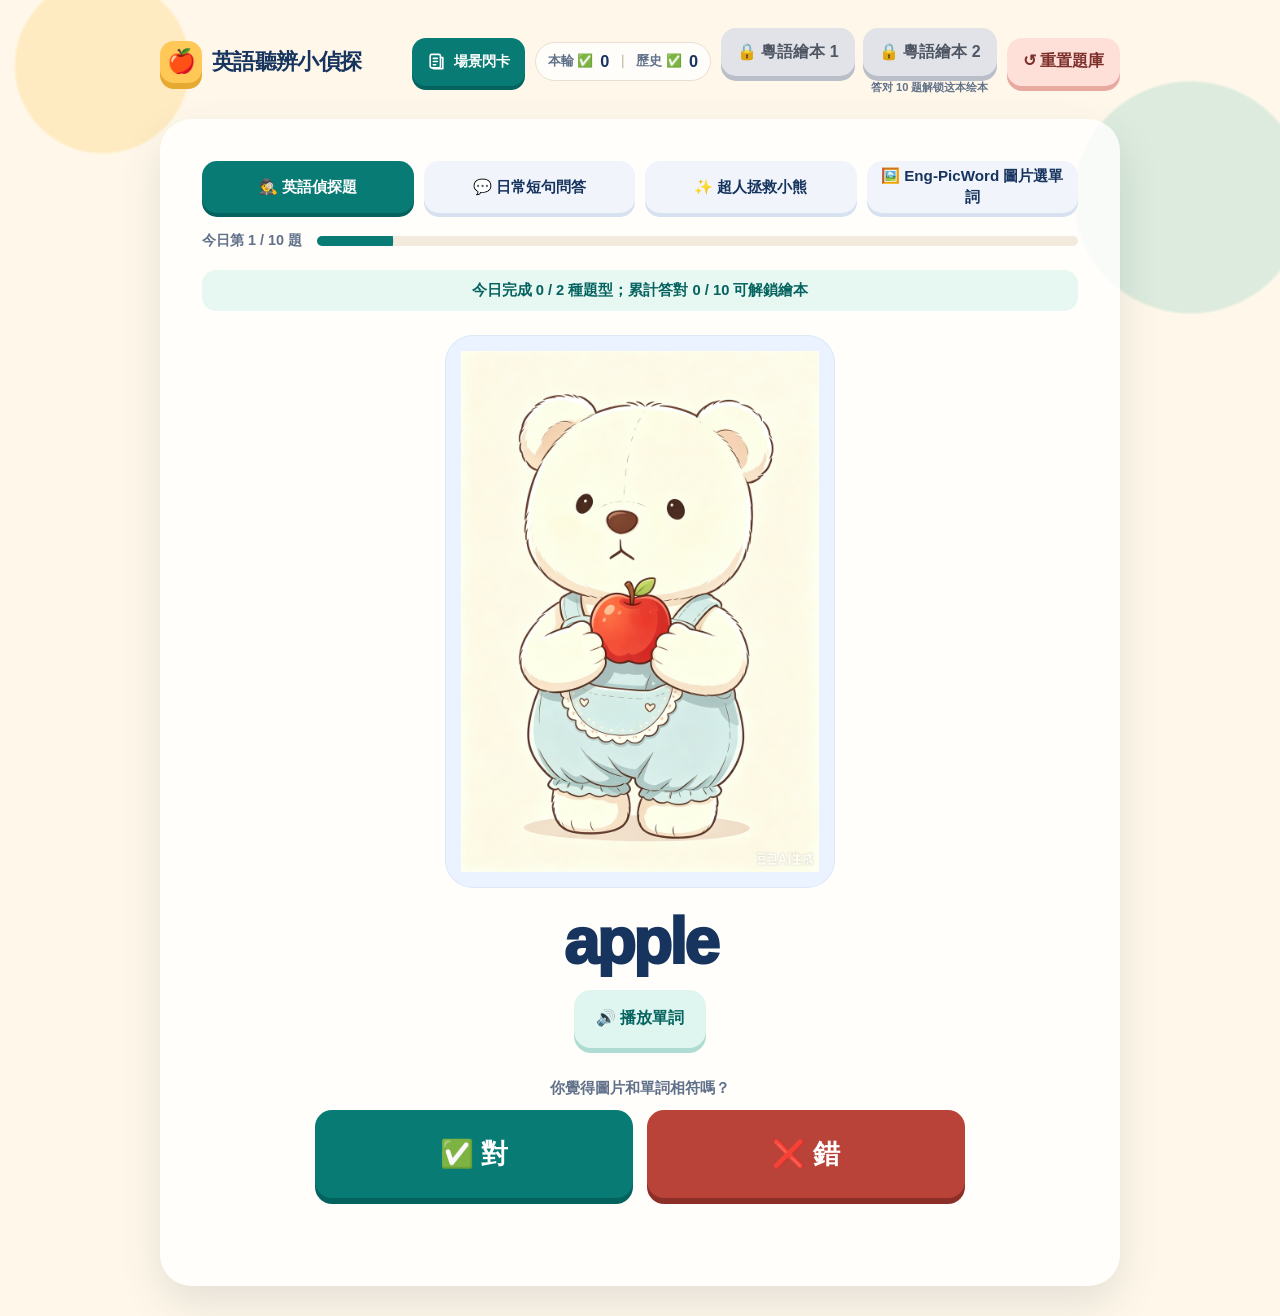
==== commit 967efe06: "add new function" ====
--- a/index.html
+++ b/index.html
@@ -93,6 +93,29 @@
       gap: 10px;
     }
 
+    .flashcards-nav-link {
+      display: inline-flex;
+      align-items: center;
+      justify-content: center;
+      gap: 8px;
+      min-height: 48px;
+      padding: 0 15px;
+      border-radius: 14px;
+      color: #fff;
+      background: var(--teal);
+      box-shadow: 0 4px 0 var(--teal-dark);
+      font-size: .9rem;
+      font-weight: 900;
+      text-decoration: none;
+      white-space: nowrap;
+      transition: transform .16s ease, box-shadow .16s ease, background .16s ease;
+    }
+
+    .flashcards-nav-link:hover { transform: translateY(-2px); background: var(--teal-dark); }
+    .flashcards-nav-link:active { transform: translateY(2px); box-shadow: none; }
+    .flashcards-nav-link:focus-visible { outline: 4px solid rgba(23, 52, 95, .3); outline-offset: 3px; }
+    .flashcards-nav-link svg { width: 19px; height: 19px; flex: 0 0 auto; }
+
     .storybook-actions { display: flex; align-items: flex-start; gap: 8px; }
     .storybook-entry { display: grid; justify-items: center; gap: 4px; }
     .storybook-entry-note { max-width: 150px; color: var(--muted); font-size: .7rem; font-weight: 850; text-align: center; }
@@ -1036,6 +1059,13 @@
         <span>英語聽辨小偵探</span>
       </div>
       <div class="top-actions">
+        <a class="flashcards-nav-link" href="/flashcards/" aria-label="前往英語場景閃卡">
+          <svg viewBox="0 0 24 24" fill="none" stroke="currentColor" stroke-width="2" stroke-linecap="round" stroke-linejoin="round" aria-hidden="true">
+            <rect x="4" y="3" width="13" height="17" rx="2"></rect>
+            <path d="M8 8h5M8 12h5M8 16h3M17 7h3v14H8v-1"></path>
+          </svg>
+          場景閃卡
+        </a>
         <div class="score-strip" aria-live="polite">
           <span>本輪 ✅</span><strong id="round-right-count">0</strong>
           <span class="score-divider">｜</span>
